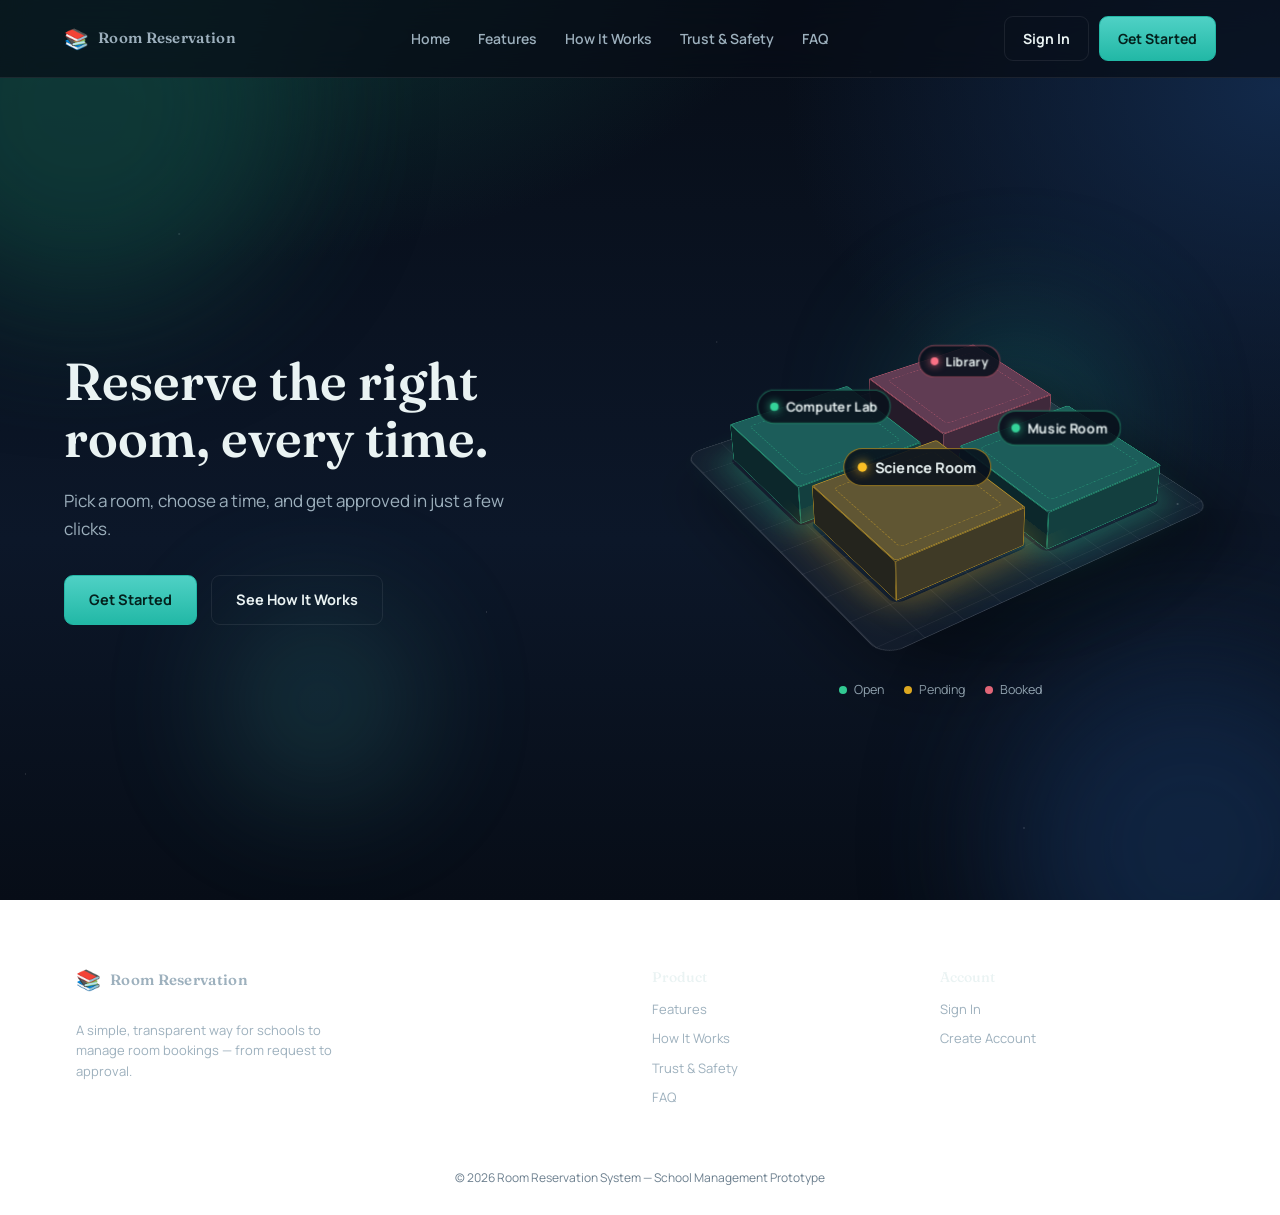
==== index.html @ f52db648 "Add Room Reservation System source files Adds index.html, login.html, register.html, forgot-password" ====
<!DOCTYPE html>

<html lang="en">
<head>
<meta charset="utf-8"/>
<meta content="width=device-width, initial-scale=1.0" name="viewport"/>
<title>Room Reservation System — Book Campus Rooms with Confidence</title>
<link href="https://fonts.googleapis.com" rel="preconnect"/>
<link href="https://cdn.jsdelivr.net/npm/bootstrap@5.3.3/dist/css/bootstrap.min.css" rel="stylesheet"/>
<link href="style.css" rel="stylesheet"/>
</head>
<body class="landing">
<div aria-hidden="true" class="auth-bg">
<span class="orb orb-1"></span>
<span class="orb orb-2"></span>
<span class="orb orb-3"></span>
<span class="orb orb-4"></span>
</div>
<!-- NAVBAR -->
<nav class="navbar" id="navbar">
<a class="auth-brand" href="index.html">
<span class="auth-logo">📚</span>
<span class="auth-wordmark">Room Reservation</span>
</a>
<div class="nav-links">
<a href="javascript:void(0)" onclick="switchLandingPanel('home')">Home</a>
<a href="javascript:void(0)" onclick="switchLandingPanel('features')">Features</a>
<a href="javascript:void(0)" onclick="switchLandingPanel('how-it-works')">How It Works</a>
<a href="javascript:void(0)" onclick="switchLandingPanel('trust')">Trust &amp; Safety</a>
<a href="javascript:void(0)" onclick="switchLandingPanel('faq')">FAQ</a>
</div>
<div class="nav-actions">
<a class="btn ghost" href="login.html">Sign In</a>
<a class="btn success" href="register.html">Get Started</a>
<button aria-label="Toggle menu" class="nav-toggle" id="navToggle" type="button">
            ☰
        </button>
</div>
</nav>
<!-- HOME PANEL -->
<div class="landing-panel active" id="lp-home">
<section class="hero">
<div class="hero-copy">
<h1>Reserve the right room, every time.</h1>
<p class="hero-sub">
            Pick a room, choose a time, and get approved in just a few clicks.
        </p>
<div class="hero-ctas">
<a class="btn success" href="register.html">Get Started</a>
<a class="btn ghost" href="javascript:void(0)" onclick="switchLandingPanel('how-it-works')">See How It Works</a>
</div>
</div>
<div class="hero-art" role="img" aria-label="Animated 3D preview of rooms switching between open, pending and booked">
<div class="scene" id="roomScene" aria-hidden="true"></div>
<ul class="scene-legend" aria-hidden="true">
<li><i class="open"></i>Open</li>
<li><i class="pending"></i>Pending</li>
<li><i class="booked"></i>Booked</li>
</ul>
</div>
</section>
</div>
<!-- FEATURES PANEL -->
<div class="landing-panel" id="lp-features">
<section class="section" id="features">
<div class="section-head">
<span class="section-eyebrow">Why Teams Switch</span>
<h2>Everything your campus needs</h2>
<p>
            Built specifically for how schools actually book rooms —
            fixed time blocks, real approvals, and no spreadsheets.
        </p>
</div>
<div class="feature-grid row row-cols-1 row-cols-sm-2 row-cols-md-3 g-3">
<div class="col"><div class="feature-card">
<div class="feature-icon">🟢</div>
<h3>Real-Time Availability</h3>
<p>See exactly which time blocks are open, pending, or
               booked for any room before you request one.</p>
</div></div>
<div class="col"><div class="feature-card">
<div class="feature-icon">⚡</div>
<h3>Instant Slot Booking</h3>
<p>Pick from four fixed daily time blocks and submit a
               request in seconds — no back-and-forth emails.</p>
</div></div>
<div class="col"><div class="feature-card">
<div class="feature-icon">✅</div>
<h3>Admin Approval Workflow</h3>
<p>Every request is reviewed by an admin, who can approve
               or reject it with one click.</p>
</div></div>
<div class="col"><div class="feature-card">
<div class="feature-icon">🛡️</div>
<h3>Verified Accounts</h3>
<p>New signups are automatically screened for spam and
               troll patterns before they reach the admin queue.</p>
</div></div>
<div class="col"><div class="feature-card">
<div class="feature-icon">🏫</div>
<h3>Role-Based Access</h3>
<p>Student leaders, teachers, staff, and admins each get
               a view suited to what they actually need to do.</p>
</div></div>
<div class="col"><div class="feature-card">
<div class="feature-icon">📱</div>
<h3>Works On Any Device</h3>
<p>Book from a phone between classes or from a desktop in
               the faculty office — same experience either way.</p>
</div></div>
</div>
</section>
</div>
<!-- HOW IT WORKS PANEL -->
<div class="landing-panel" id="lp-how-it-works">
<section class="section" id="how-it-works">
<div class="section-head">
<span class="section-eyebrow">Simple By Design</span>
<h2>Three steps to a booked room</h2>
<p>No training required — if you've used a calendar app before,
           you already know how this works.</p>
</div>
<div class="steps row row-cols-1 row-cols-md-3 g-3">
<div class="col"><div class="step-card">
<div class="step-number">1</div>
<h3>Browse &amp; Pick a Date</h3>
<p>Check any room's schedule for the day you need it.</p>
</div></div>
<div class="col"><div class="step-card">
<div class="step-number">2</div>
<h3>Choose an Open Slot</h3>
<p>Select one of the four available time blocks and
               tell us what it's for.</p>
</div></div>
<div class="col"><div class="step-card">
<div class="step-number">3</div>
<h3>Get Approved</h3>
<p>An admin reviews your request — you'll see the status
               update to Approved or Rejected.</p>
</div></div>
</div>
</section>
</div>
<!-- TRUST & SAFETY PANEL -->
<div class="landing-panel" id="lp-trust">
<section class="section" id="trust">
<div class="trust-spotlight">
<div class="trust-copy">
<h2>🛡️ A verified campus community</h2>
<p>
                Anyone can create an account — but not every account
                gets treated the same. Every signup is automatically
                checked against common spam and troll patterns before
                it ever reaches the admin queue.
            </p>
<ul>
<li>✔ Placeholder or keyboard-mash names ("asdf", "test123") are flagged</li>
<li>✔ Disposable or throwaway email domains are flagged</li>
<li>✔ Bursts of accounts created in quick succession are flagged</li>
<li>✔ A required photo lets admins visually confirm a real person signed up</li>
<li>✔ Admins see exactly why an account was flagged, not just a score</li>
</ul>
</div>
<div class="trust-signals">
<div aria-label="Student studying in a library" class="trust-photo" role="img"></div>
<div class="trust-signal-card legit">
<span class="badge-icon">✅</span>
<div>
<strong>Looks Legit</strong>
<span class="desc">No suspicious signals detected</span>
</div>
</div>
<div class="trust-signal-card review">
<span class="badge-icon">⚠️</span>
<div>
<strong>Needs Review</strong>
<span class="desc">Some minor red flags — admin should double-check</span>
</div>
</div>
<div class="trust-signal-card fake">
<span class="badge-icon">🚩</span>
<div>
<strong>Likely Fake</strong>
<span class="desc">Multiple strong troll/spam signals detected</span>
</div>
</div>
</div>
</div>
</section>
</div>
<!-- FAQ PANEL -->
<div class="landing-panel" id="lp-faq">
<section class="section" id="faq">
<div class="section-head">
<span class="section-eyebrow">Good To Know</span>
<h2>Frequently asked questions</h2>
</div>
<div class="feature-grid row row-cols-1 row-cols-sm-2 row-cols-md-3 g-3">
<div class="col"><div class="feature-card">
<h3>Do I need to install anything?</h3>
<p>No — it runs entirely in your browser, on any device.</p>
</div></div>
<div class="col"><div class="feature-card">
<h3>Can two people book the same slot?</h3>
<p>No. Once a slot is pending or approved, it's locked for
               everyone else until it's freed up.</p>
</div></div>
<div class="col"><div class="feature-card">
<h3>What if my account gets flagged?</h3>
<p>Being flagged doesn't block you — it just means an
               admin will take a closer look before approving requests.</p>
</div></div>
<div class="col"><div class="feature-card">
<h3>Who can approve reservations?</h3>
<p>Only accounts with the Administrator role can approve,
               reject, or manage rooms and users.</p>
</div></div>
<div class="col"><div class="feature-card">
<h3>Can I change my password later?</h3>
<p>Yes — every account, including admins, can update their
               password anytime from the dashboard.</p>
</div></div>
</div>
</section>
</div>
<!-- FOOTER -->
<footer class="landing-footer">
<div class="footer-grid row g-4">
<div class="footer-brand col-lg-6">
<div class="auth-brand" style="justify-content:flex-start;">
<span class="auth-logo">📚</span>
<span class="auth-wordmark">Room Reservation</span>
</div>
<p>
                A simple, transparent way for schools to manage room
                bookings — from request to approval.
            </p>
</div>
<div class="footer-col col-6 col-lg-3">
<h4>Product</h4>
<a href="javascript:void(0)" onclick="switchLandingPanel('features')">Features</a>
<a href="javascript:void(0)" onclick="switchLandingPanel('how-it-works')">How It Works</a>
<a href="javascript:void(0)" onclick="switchLandingPanel('trust')">Trust &amp; Safety</a>
<a href="javascript:void(0)" onclick="switchLandingPanel('faq')">FAQ</a>
</div>
<div class="footer-col col-6 col-lg-3">
<h4>Account</h4>
<a href="login.html">Sign In</a>
<a href="register.html">Create Account</a>
</div>
</div>
<div class="footer-bottom">
        © 2026 Room Reservation System — School Management Prototype
    </div>
</footer>
<script src="auth.js"></script>
<script src="home.js"></script>
</body>
</html>
---- style.css ----
/* ============================================================
   Room Reservation — Glass / Bento theme
   ============================================================ */

@import url('https://fonts.googleapis.com/css2?family=Fraunces:opsz,wght@9..144,400;9..144,500;9..144,600;9..144,700&family=Manrope:wght@400;500;600;700;800&display=swap');

:root {
    --bg-0: #070d17;
    --bg-1: #0c1729;
    --glow-teal: #0f3d3a;
    --glow-blue: #12294a;

    --glass: rgba(255, 255, 255, 0.055);
    --glass-strong: rgba(255, 255, 255, 0.09);
    --glass-border: rgba(255, 255, 255, 0.14);
    --glass-border-soft: rgba(255, 255, 255, 0.08);

    --ink: #eaf3f3;
    --ink-dim: #9db0bd;
    --ink-faint: #6c7f8e;

    --accent: #4fd1c5;
    --accent-strong: #22b8a6;
    --accent-ink: #04211d;

    --ok: #34d399;
    --ok-bg: rgba(52, 211, 153, 0.14);
    --ok-border: rgba(52, 211, 153, 0.35);

    --warn: #fbbf24;
    --warn-bg: rgba(251, 191, 36, 0.14);
    --warn-border: rgba(251, 191, 36, 0.35);

    --danger: #fb7185;
    --danger-bg: rgba(251, 113, 133, 0.14);
    --danger-border: rgba(251, 113, 133, 0.35);

    --radius-lg: 22px;
    --radius-md: 14px;
    --radius-sm: 9px;

    --font-display: "Fraunces", Georgia, serif;
    --font-body: "Manrope", -apple-system, BlinkMacSystemFont, sans-serif;
}

* {
    box-sizing: border-box;
}

body {
    margin: 0;
    min-height: 100vh;
    font-family: var(--font-body);
    color: var(--ink);
    background:
        radial-gradient(1100px 600px at 12% -10%, var(--glow-teal) 0%, transparent 60%),
        radial-gradient(900px 700px at 100% 10%, var(--glow-blue) 0%, transparent 55%),
        linear-gradient(180deg, var(--bg-0), var(--bg-1) 60%, var(--bg-0));
    background-attachment: fixed;
    line-height: 1.5;
}

body.landing {
    display: flex;
    flex-direction: column;
}

body.landing .landing-panel {
    flex: 1 0 auto;
}

body.landing .landing-footer {
    flex-shrink: 0;
    margin-top: auto;
}

/* ---------- Page shell ---------- */

.container {
    max-width: 1160px;
    margin: 0 auto;
    padding: 28px 20px 60px;
}

.small-container {
    max-width: 420px;
    width: 100%;
    padding-top: 0;
    position: relative;
    z-index: 1;
}

body.auth-page {
    display: flex;
    align-items: center;
    justify-content: center;
    padding: 32px 0;
}

/* ---------- Auth page ambient background ---------- */

.auth-bg {
    position: fixed;
    inset: 0;
    overflow: hidden;
    z-index: 0;
    pointer-events: none;
}

.auth-bg::before {
    content: "";
    position: absolute;
    inset: -10%;
    background-image:
        radial-gradient(1.5px 1.5px at 20% 30%, rgba(255,255,255,0.5), transparent),
        radial-gradient(1.5px 1.5px at 65% 15%, rgba(255,255,255,0.4), transparent),
        radial-gradient(1px 1px at 40% 65%, rgba(255,255,255,0.35), transparent),
        radial-gradient(1.5px 1.5px at 85% 55%, rgba(255,255,255,0.4), transparent),
        radial-gradient(1px 1px at 10% 80%, rgba(255,255,255,0.3), transparent),
        radial-gradient(1.5px 1.5px at 75% 85%, rgba(255,255,255,0.45), transparent),
        radial-gradient(1px 1px at 55% 40%, rgba(255,255,255,0.3), transparent),
        radial-gradient(1.5px 1.5px at 30% 95%, rgba(255,255,255,0.35), transparent);
    background-repeat: repeat;
    background-size: 100% 100%;
    animation: twinkle 6s ease-in-out infinite;
    opacity: 0.7;
}

@keyframes twinkle {
    0%, 100% { opacity: 0.5; }
    50% { opacity: 0.9; }
}

.orb {
    position: absolute;
    border-radius: 50%;
    filter: blur(70px);
    will-change: transform;
}

.orb-1 {
    width: 420px;
    height: 420px;
    top: -12%;
    left: -10%;
    background: var(--glow-teal);
    opacity: 0.8;
}

.orb-2 {
    width: 380px;
    height: 380px;
    bottom: -15%;
    right: -8%;
    background: var(--glow-blue);
    opacity: 0.8;
}

.orb-3 {
    width: 220px;
    height: 220px;
    top: 35%;
    right: 12%;
    background: var(--accent-strong);
    opacity: 0.25;
}

.orb-4 {
    width: 180px;
    height: 180px;
    bottom: 12%;
    left: 18%;
    background: var(--accent);
    opacity: 0.2;
}

/* ---------- 3D tilt auth card ---------- */

.tilt-wrap {
    perspective: 1000px;
}

.box.auth-card {
    position: relative;
    overflow: hidden;
    padding: 34px 30px;
    transform-style: preserve-3d;
    transform:
        perspective(1000px)
        rotateX(var(--rx, 0deg))
        rotateY(var(--ry, 0deg))
        scale(var(--s, 1));
    box-shadow: 0 30px 70px rgba(0, 0, 0, 0.45);
}

.auth-card .glare {
    position: absolute;
    inset: 0;
    background: radial-gradient(
        circle at var(--gx, 50%) var(--gy, 50%),
        rgba(255, 255, 255, 0.22),
        transparent 55%
    );
    opacity: 0;
    transition: opacity 0.2s ease;
    pointer-events: none;
}

@media (prefers-reduced-motion: reduce) {
    .auth-bg::before {
        animation: none;
    }

    .orb {
        display: none;
    }

    .box.auth-card {
        transition: none !important;
        transform: none !important;
    }
}

@media (max-width: 480px) {
    .orb-1, .orb-2 {
        width: 260px;
        height: 260px;
    }

    .orb-3, .orb-4 {
        width: 140px;
        height: 140px;
    }
}

/* ---------- Clean auth layout ---------- */

.auth-brand {
    display: flex;
    align-items: center;
    justify-content: center;
    gap: 9px;
    margin-bottom: 28px;
    text-decoration: none !important;
}

.auth-logo {
    font-size: 20px;
    line-height: 1;
}

.auth-wordmark {
    font-family: var(--font-display);
    font-weight: 600;
    font-size: 15px;
    letter-spacing: 0.3px;
    color: var(--ink-dim);
}

.auth-card-head {
    margin-bottom: 24px;
}

.auth-eyebrow {
    display: block;
    font-size: 11px;
    font-weight: 700;
    text-transform: uppercase;
    letter-spacing: 1.4px;
    color: var(--accent);
    margin-bottom: 10px;
}

.auth-card .auth-card-head h2 {
    font-size: 25px;
    margin: 0 0 8px;
}

.auth-sub {
    margin: 0;
    font-size: 13.5px;
    color: var(--ink-dim);
    line-height: 1.5;
}

.auth-card .btn.full-width {
    width: 100%;
    margin-top: 22px;
    padding: 13px 18px;
    font-size: 14.5px;
}

.auth-divider {
    height: 1px;
    background: var(--glass-border-soft);
    margin: 22px 0 16px;
}

.auth-footer {
    text-align: center;
    font-size: 13px;
    color: var(--ink-dim);
    margin: 0;
}

@media (max-width: 480px) {
    .box.auth-card {
        padding: 26px 20px;
    }

    .box.auth-card .auth-card-head h2 {
        font-size: 22px;
    }

    .auth-brand {
        margin-bottom: 20px;
    }
}

/* ---------- Header ---------- */

.header {
    display: flex;
    justify-content: space-between;
    align-items: center;
    gap: 16px;
    padding: 20px 26px;
    margin-bottom: 22px;
    background: var(--glass);
    border: 1px solid var(--glass-border-soft);
    border-radius: var(--radius-lg);
    backdrop-filter: blur(18px);
    -webkit-backdrop-filter: blur(18px);
}

.header h1 {
    font-family: var(--font-display);
    font-weight: 600;
    font-size: 26px;
    margin: 0 0 2px;
    letter-spacing: 0.2px;
}

.header small {
    color: var(--ink-dim);
    font-size: 13px;
}

#userBar {
    display: flex;
    align-items: center;
    gap: 10px;
    flex-wrap: wrap;
    font-size: 13px;
    color: var(--ink-dim);
}

/* ---------- Glass surfaces (tiles / boxes) ---------- */

.box {
    background: var(--glass);
    border: 1px solid var(--glass-border-soft);
    border-radius: var(--radius-lg);
    padding: 24px;
    margin-bottom: 18px;
    backdrop-filter: blur(16px);
    -webkit-backdrop-filter: blur(16px);
    box-shadow: 0 1px 0 rgba(255, 255, 255, 0.05) inset;
}

.box h2 {
    font-family: var(--font-display);
    font-weight: 600;
    font-size: 19px;
    margin: 0 0 14px;
    color: var(--ink);
}

.note {
    color: var(--ink-dim);
    font-size: 13px;
    margin: 0 0 14px;
    line-height: 1.6;
}

/* ---------- Bento grid (index dashboard) ---------- */

.bento {
    display: grid;
    grid-template-columns: repeat(12, 1fr);
    gap: 16px;
    align-items: start;
}

.bento > .box {
    margin-bottom: 0;
}

.tile-stats {
    grid-column: span 3;
    padding: 18px 20px;
    display: flex;
    flex-direction: column;
    gap: 6px;
}

.stat-value {
    font-family: var(--font-display);
    font-size: 30px;
    font-weight: 600;
    line-height: 1;
}

.stat-label {
    font-size: 12px;
    color: var(--ink-dim);
}

.tile-admin {
    grid-column: span 6;
}

.tile-users {
    grid-column: span 6;
}

.tile-rooms {
    grid-column: span 8;
}

.tile-book {
    grid-column: span 4;
}

.tile-reservations {
    grid-column: span 12;
}

@media (max-width: 900px) {
    .tile-stats { grid-column: span 6; }
    .tile-admin { grid-column: span 12; }
    .tile-users { grid-column: span 12; }
    .tile-rooms { grid-column: span 12; }
    .tile-book { grid-column: span 12; }
}

@media (max-width: 560px) {
    .tile-stats { grid-column: span 12; }
}

/* ---------- Mobile refinements ---------- */

@media (max-width: 640px) {

    .container {
        padding: 16px 12px 40px;
    }

    .small-container {
        padding-top: 0;
    }

    .header {
        flex-direction: column;
        align-items: flex-start;
        gap: 10px;
        padding: 16px 18px;
        border-radius: var(--radius-md);
    }

    #userBar {
        width: 100%;
        justify-content: flex-start;
    }

    .header h1 {
        font-size: 21px;
    }

    .box {
        padding: 16px;
        border-radius: var(--radius-md);
    }

    .bento {
        gap: 12px;
    }

    .tile-stats {
        flex-direction: row;
        align-items: baseline;
        justify-content: space-between;
        padding: 14px 16px;
    }

    .stat-value {
        font-size: 22px;
    }

    .room-grid,
    .slot-grid {
        grid-template-columns: 1fr;
    }

    .booking {
        flex-direction: column;
        align-items: stretch;
    }

    .booking > div:last-child {
        display: flex;
        gap: 8px;
    }

    .booking > div:last-child .btn {
        flex: 1;
        margin-top: 0;
    }

    input,
    select,
    .btn {
        font-size: 16px; /* prevents iOS auto-zoom on focus */
    }

    .pagination {
        gap: 8px;
    }

    .pagination .btn {
        font-size: 13px;
        padding: 8px 10px;
    }

    .user-row {
        flex-direction: column;
        align-items: stretch;
        text-align: left;
    }

    .user-row-actions {
        flex-wrap: wrap;
        margin-top: 8px;
    }

    .user-row .btn {
        width: 100%;
        margin-top: 8px;
    }

    .modal-card {
        padding: 20px;
        max-height: 90vh;
    }

    .modal-overlay {
        padding: 12px;
    }

    .list-controls {
        flex-direction: column;
    }

    .list-controls select {
        width: 100%;
    }
}

/* ---------- Forms ---------- */

label {
    display: block;
    font-size: 12px;
    font-weight: 700;
    color: var(--ink-dim);
    margin: 14px 0 6px;
    text-transform: none;
}

label:first-of-type {
    margin-top: 0;
}

input,
select {
    width: 100%;
    padding: 11px 13px;
    background: rgba(255, 255, 255, 0.045);
    border: 1px solid var(--glass-border-soft);
    border-radius: var(--radius-sm);
    color: var(--ink);
    font-family: var(--font-body);
    font-size: 14px;
    outline: none;
    transition: border-color 0.15s ease, background 0.15s ease;
}

input::placeholder {
    color: var(--ink-faint);
}

/* ---------- Password field with show/hide toggle ---------- */

.password-field {
    position: relative;
}

.password-field input {
    padding-right: 42px;
}

.password-toggle {
    position: absolute;
    top: 50%;
    right: 6px;
    transform: translateY(-50%);
    background: none;
    border: none;
    font-size: 16px;
    line-height: 1;
    padding: 6px;
    cursor: pointer;
    color: var(--ink-dim);
    display: flex;
    align-items: center;
    justify-content: center;
}

.password-toggle:hover {
    color: var(--ink);
}

input:focus,
select:focus {
    border-color: var(--accent);
    background: rgba(79, 209, 197, 0.06);
}

select option {
    background: #0c1729;
    color: var(--ink);
}

input[type="date"],
input[type="time"] {
    color-scheme: dark;
}

/* ---------- Buttons ---------- */

.btn {
    display: inline-flex;
    align-items: center;
    justify-content: center;
    gap: 6px;
    padding: 11px 18px;
    margin-top: 16px;
    border: 1px solid var(--glass-border);
    border-radius: var(--radius-sm);
    background: var(--glass-strong);
    color: var(--ink);
    font-family: var(--font-body);
    font-weight: 700;
    font-size: 14px;
    cursor: pointer;
    transition: transform 0.12s ease, background 0.15s ease, border-color 0.15s ease;
}

.btn:hover {
    background: rgba(255, 255, 255, 0.13);
}

.btn:active {
    transform: scale(0.98);
}

.btn.success {
    background: linear-gradient(180deg, var(--accent), var(--accent-strong));
    border-color: var(--accent-strong);
    color: var(--accent-ink);
}

.btn.success:hover {
    filter: brightness(1.06);
}

.btn.danger {
    background: var(--danger-bg);
    border-color: var(--danger-border);
    color: #ffd7dd;
}

.btn.danger:hover {
    background: rgba(251, 113, 133, 0.22);
}

/* ---------- Alerts ---------- */

.alert {
    padding: 13px 16px;
    border-radius: var(--radius-md);
    margin-bottom: 16px;
    font-size: 13px;
    border: 1px solid;
    backdrop-filter: blur(12px);
}

.alert.success {
    background: var(--ok-bg);
    border-color: var(--ok-border);
    color: #b6f4d8;
}

.alert.error {
    background: var(--danger-bg);
    border-color: var(--danger-border);
    color: #ffd7dd;
}

/* ---------- List filter / sort controls ---------- */

.list-controls {
    display: flex;
    gap: 10px;
    margin-bottom: 14px;
    flex-wrap: wrap;
}

.list-controls select {
    width: auto;
    flex: 1;
    min-width: 160px;
    padding: 9px 12px;
    font-size: 13px;
}

/* ---------- Room grid ---------- */

.room-grid {
    display: grid;
    grid-template-columns: repeat(auto-fill, minmax(230px, 1fr));
    gap: 12px;
}

.room-card {
    background: rgba(255, 255, 255, 0.035);
    border: 1px solid var(--glass-border-soft);
    border-radius: var(--radius-md);
    padding: 16px;
    transition: border-color 0.15s ease, background 0.15s ease;
}

.room-card:hover {
    border-color: var(--glass-border);
    background: rgba(255, 255, 255, 0.06);
}

.room-card h3 {
    font-family: var(--font-display);
    font-weight: 600;
    font-size: 17px;
    color: var(--ink);
    margin: 0 0 8px;
}

.room-card p {
    color: var(--ink-dim);
    font-size: 13px;
    margin: 4px 0;
}

.room-summary {
    display: inline-flex;
    align-items: center;
    padding: 7px 11px;
    margin: 10px 0;
    border-radius: var(--radius-sm);
    font-size: 12px;
    font-weight: 700;
    border: 1px solid;
}

.room-summary.available {
    background: var(--ok-bg);
    color: var(--ok);
    border-color: var(--ok-border);
}

.room-summary.full {
    background: var(--danger-bg);
    color: var(--danger);
    border-color: var(--danger-border);
}

.available {
    background: var(--ok-bg);
    color: var(--ok);
    padding: 8px 10px;
    margin: 10px 0;
    border-radius: var(--radius-sm);
    font-size: 12px;
    border: 1px solid var(--ok-border);
}

/* ---------- Timeline ---------- */

.timeline {
    margin-top: 10px;
    font-size: 12px;
}

.timeline b {
    display: block;
    margin-bottom: 6px;
    color: var(--ink-dim);
    font-weight: 700;
}

.timeline-item {
    display: flex;
    justify-content: space-between;
    align-items: center;
    gap: 8px;
    padding: 9px 11px;
    margin-top: 6px;
    border-radius: var(--radius-sm);
    border: 1px solid;
}

.timeline-item span:last-child {
    text-align: right;
}

.timeline-item.available {
    background: var(--ok-bg);
    color: var(--ok);
    border-color: var(--ok-border);
}

.timeline-item.pending {
    background: var(--warn-bg);
    color: var(--warn);
    border-color: var(--warn-border);
}

.timeline-item.approved {
    background: var(--danger-bg);
    color: var(--danger);
    border-color: var(--danger-border);
}

/* ---------- Slot picker ---------- */

.slot-picker {
    margin-bottom: 6px;
}

.slot-grid {
    display: grid;
    grid-template-columns: repeat(auto-fill, minmax(150px, 1fr));
    gap: 8px;
}

.slot-option {
    display: flex;
    flex-direction: column;
    gap: 4px;
    padding: 11px 12px;
    border-radius: var(--radius-sm);
    border: 1px solid var(--glass-border-soft);
    font-size: 12px;
    cursor: pointer;
    background: rgba(255, 255, 255, 0.03);
    transition: transform 0.1s ease, border-color 0.15s ease;
}

.slot-option.available {
    background: var(--ok-bg);
    color: var(--ok);
    border-color: var(--ok-border);
}

.slot-option.available:hover {
    transform: translateY(-1px);
    border-color: var(--ok);
}

.slot-option.selected {
    outline: 2px solid var(--accent);
    outline-offset: -2px;
}

.slot-option.disabled {
    cursor: not-allowed;
    opacity: 0.9;
}

.slot-option.pending {
    background: var(--warn-bg);
    color: var(--warn);
    border-color: var(--warn-border);
}

.slot-option.approved {
    background: var(--danger-bg);
    color: var(--danger);
    border-color: var(--danger-border);
}

.slot-time {
    font-weight: 700;
}

.slot-purpose {
    font-size: 11px;
    opacity: 0.85;
}

/* ---------- Reservations list ---------- */

.booking {
    background: rgba(255, 255, 255, 0.035);
    border: 1px solid var(--glass-border-soft);
    border-left: 3px solid var(--accent);
    border-radius: var(--radius-md);
    padding: 16px;
    margin-bottom: 10px;
    display: flex;
    justify-content: space-between;
    align-items: center;
    gap: 14px;
    flex-wrap: wrap;
}

.booking h3 {
    font-family: var(--font-display);
    font-size: 15px;
    font-weight: 600;
    color: var(--ink);
    margin: 0 0 6px;
}

.booking p {
    font-size: 12px;
    color: var(--ink-dim);
    margin: 3px 0;
}

.status {
    display: inline-block;
    padding: 4px 9px;
    border-radius: 999px;
    font-size: 11px;
    font-weight: 700;
    border: 1px solid;
}

.status.pending {
    background: var(--warn-bg);
    color: var(--warn);
    border-color: var(--warn-border);
}

.status.approved {
    background: var(--ok-bg);
    color: var(--ok);
    border-color: var(--ok-border);
}

.status.cancelled {
    background: rgba(255, 255, 255, 0.06);
    color: var(--ink-faint);
    border-color: var(--glass-border-soft);
}

.status.rejected {
    background: var(--danger-bg);
    color: var(--danger);
    border-color: var(--danger-border);
}

.status.blocked {
    background: rgba(255, 255, 255, 0.06);
    color: var(--ink-dim);
    border-color: var(--glass-border);
}

.status.priority {
    background: rgba(79, 209, 197, 0.14);
    color: var(--accent);
    border-color: rgba(79, 209, 197, 0.35);
    margin-left: 6px;
}

/* ---------- Manage Users ---------- */

.user-row {
    display: flex;
    justify-content: space-between;
    align-items: center;
    gap: 12px;
    padding: 12px 14px;
    margin-bottom: 8px;
    background: rgba(255, 255, 255, 0.035);
    border: 1px solid var(--glass-border-soft);
    border-radius: var(--radius-sm);
}

.user-row-info {
    flex: 1;
    min-width: 0;
}

.user-row-photo {
    flex-shrink: 0;
}

.user-row-avatar {
    width: 36px;
    height: 36px;
    border-radius: 50%;
    object-fit: cover;
    display: flex;
    align-items: center;
    justify-content: center;
    background: linear-gradient(135deg, var(--accent), var(--glow-blue));
    color: var(--accent-ink);
    font-size: 12px;
    font-weight: 700;
}

.user-row strong {
    font-size: 13px;
    color: var(--ink);
}

.user-row p {
    font-size: 12px;
    color: var(--ink-dim);
    margin: 3px 0 0;
}

.role-select {
    display: inline-block;
    width: auto;
    padding: 2px 8px;
    font-size: 12px;
    margin: 0;
    border-radius: 6px;
    background: var(--glass-strong);
    color: var(--ink);
    border: 1px solid var(--glass-border);
}

.user-row-role-fixed {
    font-weight: 500;
}

.user-row .btn {
    margin-top: 0;
    padding: 7px 12px;
    font-size: 12px;
}

.user-row-actions {
    display: flex;
    align-items: center;
    flex-wrap: wrap;
    gap: 8px;
    flex-shrink: 0;
}

.trust-flags {
    color: var(--ink-faint);
    font-size: 11px;
    margin-top: 4px;
    line-height: 1.5;
}

.status.trust-low {
    background: var(--ok-bg);
    color: var(--ok);
    border-color: var(--ok-border);
}

.status.trust-medium {
    background: var(--warn-bg);
    color: var(--warn);
    border-color: var(--warn-border);
}

.status.trust-high {
    background: var(--danger-bg);
    color: var(--danger);
    border-color: var(--danger-border);
}

.checkbox-label {
    display: flex;
    align-items: center;
    gap: 8px;
    font-size: 13px;
    font-weight: 400;
    color: var(--ink-dim);
    margin: 0 0 14px;
    cursor: pointer;
    text-transform: none;
}

.checkbox-label input[type="checkbox"] {
    width: auto;
    accent-color: var(--accent);
    cursor: pointer;
}

.field-hint {
    font-size: 12px;
    color: var(--warn);
    margin: -8px 0 4px;
    line-height: 1.5;
}

/* ---------- Photo / face-check capture ---------- */

.photo-capture {
    margin: 4px 0 16px;
}

.photo-frame {
    position: relative;
    width: 260px;
    height: 260px;
    margin: 0 auto 12px;
    border-radius: 50%;
    overflow: hidden;
    background: rgba(255, 255, 255, 0.04);
    border: 2px dashed var(--glass-border);
    display: flex;
    align-items: center;
    justify-content: center;
}

@media (max-width: 480px) {
    .photo-frame {
        width: 220px;
        height: 220px;
    }
}

.photo-placeholder {
    font-size: 40px;
    opacity: 0.5;
}

#camPreview,
#photoPreview,
#matchPreview {
    width: 100%;
    height: 100%;
    object-fit: cover;
    transform: scaleX(-1);
}

.photo-status {
    text-align: center;
    font-size: 12px;
    color: var(--ink-dim);
    line-height: 1.6;
    margin: 0 0 12px;
    min-height: 34px;
}

.photo-status.ok {
    color: var(--ok);
}

.photo-status.warn {
    color: var(--warn);
}

.photo-status.error {
    color: var(--danger);
}

.photo-actions {
    display: flex;
    justify-content: center;
    gap: 10px;
    flex-wrap: wrap;
}

.photo-actions .btn {
    margin-top: 0;
    padding: 9px 14px;
    font-size: 13px;
}

.photo-upload-label {
    display: inline-flex;
    align-items: center;
    justify-content: center;
    cursor: pointer;
}

/* ---------- Room details modal ---------- */

.modal-overlay {
    display: none;
    position: fixed;
    inset: 0;
    background: rgba(3, 8, 15, 0.65);
    backdrop-filter: blur(6px);
    -webkit-backdrop-filter: blur(6px);
    align-items: center;
    justify-content: center;
    padding: 20px;
    z-index: 100;
}

.modal-card {
    position: relative;
    width: 100%;
    max-width: 460px;
    max-height: 85vh;
    overflow-y: auto;
    background: var(--bg-1);
    border: 1px solid var(--glass-border);
    border-radius: var(--radius-lg);
    padding: 26px;
    box-shadow: 0 20px 60px rgba(0, 0, 0, 0.5);
}

.modal-card h2 {
    font-family: var(--font-display);
    font-weight: 600;
    font-size: 20px;
    margin: 0 0 10px;
}

.modal-card p {
    color: var(--ink-dim);
    font-size: 13px;
    margin: 4px 0;
}

.modal-close {
    position: absolute;
    top: 14px;
    right: 14px;
    width: 30px;
    height: 30px;
    border-radius: 50%;
    border: 1px solid var(--glass-border-soft);
    background: var(--glass-strong);
    color: var(--ink);
    cursor: pointer;
    font-size: 14px;
    line-height: 1;
}

.modal-close:hover {
    background: rgba(255, 255, 255, 0.16);
}

.empty {
    color: var(--ink-faint);
    font-size: 13px;
    padding: 10px 2px;
}

/* ---------- Pagination ---------- */

.pagination {
    display: flex;
    align-items: center;
    justify-content: center;
    gap: 14px;
    margin-top: 16px;
}

.pagination .btn {
    margin-top: 0;
    padding: 8px 14px;
    font-size: 13px;
}

.pagination .btn:disabled {
    opacity: 0.35;
    cursor: not-allowed;
}

.pagination .btn:disabled:hover {
    background: var(--glass-strong);
}

.page-indicator {
    font-size: 12px;
    color: var(--ink-dim);
    white-space: nowrap;
}

/* ---------- Links ---------- */

a {
    color: var(--accent);
    text-decoration: none;
}

a:hover {
    text-decoration: underline;
}

.box p {
    color: var(--ink-dim);
    font-size: 13px;
}

/* ============================================================
   Landing page (home.html)
   ============================================================ */

.landing a {
    text-decoration: none;
}

.landing section {
    position: relative;
    z-index: 1;
}

.landing-panel {
    display: none;
}

.landing-panel.active {
    display: block;
    animation: panelFadeIn 0.25s ease;
}

.nav-links a.active {
    color: var(--ink);
}

/* ---------- Navbar ---------- */

.navbar {
    position: sticky;
    top: 0;
    z-index: 50;
    display: flex;
    align-items: center;
    justify-content: space-between;
    padding: 16px 5vw;
    background: rgba(7, 13, 23, 0.72);
    border-bottom: 1px solid var(--glass-border-soft);
    backdrop-filter: blur(16px);
    -webkit-backdrop-filter: blur(16px);
}

.navbar .auth-brand {
    margin-bottom: 0;
}

.nav-links {
    display: flex;
    align-items: center;
    gap: 28px;
}

.nav-links a {
    font-size: 14px;
    font-weight: 600;
    color: var(--ink-dim);
    transition: color 0.15s ease;
}

.nav-links a:hover {
    color: var(--ink);
}

.nav-actions {
    display: flex;
    align-items: center;
    gap: 10px;
}

.nav-actions .btn {
    margin-top: 0;
}

.nav-toggle {
    display: none;
    background: none;
    border: 1px solid var(--glass-border-soft);
    border-radius: var(--radius-sm);
    color: var(--ink);
    width: 38px;
    height: 38px;
    font-size: 18px;
    cursor: pointer;
}

/* ---------- Hero ---------- */

.hero {
    --nav-h: 78px;
    max-width: 2000px;
    margin: 0 auto;
    padding: 40px 5vw;
    min-height: calc(100vh - var(--nav-h));
    min-height: calc(100dvh - var(--nav-h));
    display: grid;
    grid-template-columns: 1fr 1fr;
    gap: 48px;
    align-items: center;
}

.hero-eyebrow {
    display: inline-block;
    font-size: 12px;
    font-weight: 700;
    text-transform: uppercase;
    letter-spacing: 1.4px;
    color: var(--accent);
    background: rgba(79, 209, 197, 0.12);
    border: 1px solid rgba(79, 209, 197, 0.3);
    padding: 6px 14px;
    border-radius: 999px;
    margin-bottom: 20px;
}

.hero h1 {
    font-family: var(--font-display);
    font-weight: 600;
    font-size: 52px;
    line-height: 1.1;
    margin: 0 0 20px;
    color: var(--ink);
}

.hero h1 span {
    color: var(--accent);
}

.hero-sub {
    font-size: 17px;
    color: var(--ink-dim);
    line-height: 1.65;
    margin: 0 0 32px;
    max-width: 440px;
}

.hero-ctas {
    display: flex;
    align-items: center;
    gap: 14px;
    flex-wrap: wrap;
}

.hero-ctas .btn {
    margin-top: 0;
    padding: 13px 24px;
    font-size: 14.5px;
}

.btn.ghost {
    background: transparent;
    border-color: var(--glass-border-soft);
}

.btn.ghost:hover {
    background: var(--glass);
}

/* Quick availability preview bar */

.hero-search {
    display: grid;
    grid-template-columns: repeat(4, 1fr) auto;
    gap: 10px;
    padding: 16px;
    background: var(--glass);
    border: 1px solid var(--glass-border);
    border-radius: var(--radius-lg);
    backdrop-filter: blur(16px);
    max-width: 620px;
}

.hero-search-field {
    display: flex;
    flex-direction: column;
    gap: 4px;
}

.hero-search-field label {
    margin: 0;
    font-size: 10px;
    text-transform: uppercase;
    letter-spacing: 0.6px;
}

.hero-search-field select,
.hero-search-field input {
    padding: 8px 10px;
    font-size: 13px;
}

.hero-search-btn {
    align-self: end;
    width: 42px;
    height: 42px;
    border-radius: 50%;
    background: linear-gradient(180deg, var(--accent), var(--accent-strong));
    border: none;
    color: var(--accent-ink);
    font-size: 16px;
    cursor: pointer;
    display: flex;
    align-items: center;
    justify-content: center;
    transition: transform 0.15s ease;
}

.hero-search-btn:hover {
    transform: scale(1.06);
}

.hero-search-note {
    grid-column: 1 / -1;
    font-size: 11.5px;
    color: var(--ink-faint);
    margin: 2px 0 0;
}

/* Hero illustration */

.hero-art {
    position: relative;
    align-self: stretch;
    min-height: 380px;
    display: flex;
    flex-direction: column;
    align-items: center;
    justify-content: center;
    width: 100%;
}

.hero-art-card {
    position: absolute;
    background: var(--glass-strong);
    border: 1px solid var(--glass-border);
    border-radius: var(--radius-lg);
    backdrop-filter: blur(14px);
    box-shadow: 0 25px 60px rgba(0, 0, 0, 0.45);
    padding: 16px 18px;
}

.hero-art-card.card-1 {
    top: 0;
    left: 10%;
    width: 260px;
    background: #ffffff;
    border-color: rgba(0, 0, 0, 0.08);
    box-shadow: 0 25px 60px rgba(0, 0, 0, 0.25);
}

.hero-art-card.card-2 {
    top: 130px;
    right: 0;
    width: 220px;
    background: #ffffff;
    border-color: rgba(0, 0, 0, 0.08);
    box-shadow: 0 25px 60px rgba(0, 0, 0, 0.25);
}

.hero-art-card.card-3 {
    bottom: 10px;
    left: 0;
    width: 240px;
    background: #ffffff;
    border-color: rgba(0, 0, 0, 0.08);
    box-shadow: 0 25px 60px rgba(0, 0, 0, 0.25);
}

.hero-art-card .art-label {
    font-size: 11px;
    color: #111827;
    font-weight: 700;
    text-transform: uppercase;
    letter-spacing: 0.6px;
    margin-bottom: 8px;
}

.hero-art-card .art-title {
    font-family: var(--font-display);
    font-weight: 600;
    font-size: 16px;
    margin-bottom: 10px;
    color: #000000;
}

.hero-art-card .art-row {
    display: flex;
    justify-content: space-between;
    font-size: 12px;
    padding: 6px 0;
    border-top: 1px solid rgba(0, 0, 0, 0.08);
    color: #000000;
}

.hero-art-card .art-row:first-of-type {
    border-top: none;
}

/* ---------- Section shell ---------- */

.section {
    max-width: 1160px;
    margin: 0 auto;
    padding: 64px 5vw;
}

.section-head {
    text-align: center;
    max-width: 620px;
    margin: 0 auto 42px;
}

.section-eyebrow {
    display: block;
    font-size: 11px;
    font-weight: 700;
    text-transform: uppercase;
    letter-spacing: 1.4px;
    color: var(--accent);
    margin-bottom: 10px;
}

.section-head h2 {
    font-family: var(--font-display);
    font-weight: 600;
    font-size: 30px;
    margin: 0 0 12px;
    color: var(--ink);
}

.section-head p {
    color: var(--ink-dim);
    font-size: 14.5px;
    line-height: 1.6;
    margin: 0;
}

/* ---------- Mini stats bar ---------- */

.stats-bar {
    max-width: 1160px;
    margin: 0 auto;
    padding: 0 5vw 20px;
}

.stats-bar .stat-card {
    background: var(--glass);
    border: 1px solid var(--glass-border-soft);
    border-radius: var(--radius-lg);
    padding: 20px;
    text-align: center;
    backdrop-filter: blur(14px);
}

.stats-bar .stat-value {
    display: block;
    font-family: var(--font-display);
    font-size: 28px;
    font-weight: 600;
    color: var(--accent);
}

.stats-bar .stat-label {
    font-size: 12px;
    color: var(--ink-dim);
}

/* ---------- Feature grid ---------- */

.feature-grid {
    margin: 0;
}

.feature-card {
    background: var(--glass);
    border: 1px solid var(--glass-border-soft);
    border-radius: var(--radius-lg);
    padding: 24px;
    backdrop-filter: blur(14px);
    transition: border-color 0.15s ease, transform 0.15s ease;
}

.feature-card:hover {
    border-color: var(--glass-border);
    transform: translateY(-3px);
}

.feature-icon {
    font-size: 24px;
    margin-bottom: 14px;
}

.feature-card h3 {
    font-family: var(--font-display);
    font-weight: 600;
    font-size: 16px;
    margin: 0 0 8px;
    color: var(--ink);
}

.feature-card p {
    font-size: 13px;
    color: var(--ink-dim);
    line-height: 1.6;
    margin: 0;
}

/* ---------- How it works ---------- */

.steps {
    position: relative;
}

.step-card {
    background: var(--glass);
    border: 1px solid var(--glass-border-soft);
    border-radius: var(--radius-lg);
    padding: 26px 22px;
    text-align: center;
}

.step-number {
    width: 34px;
    height: 34px;
    border-radius: 50%;
    background: linear-gradient(180deg, var(--accent), var(--accent-strong));
    color: var(--accent-ink);
    font-family: var(--font-display);
    font-weight: 700;
    font-size: 14px;
    display: flex;
    align-items: center;
    justify-content: center;
    margin: 0 auto 14px;
}

.step-card h3 {
    font-family: var(--font-display);
    font-weight: 600;
    font-size: 16px;
    margin: 0 0 8px;
}

.step-card p {
    font-size: 13px;
    color: var(--ink-dim);
    margin: 0;
    line-height: 1.6;
}

/* ---------- Trust & safety spotlight ---------- */

.trust-spotlight {
    background: linear-gradient(
        135deg,
        rgba(79, 209, 197, 0.08),
        rgba(18, 41, 74, 0.35)
    );
    border: 1px solid var(--glass-border);
    border-radius: var(--radius-lg);
    padding: 44px 5vw;
    display: grid;
    grid-template-columns: 1fr 1fr;
    gap: 40px;
    align-items: center;
}

.trust-copy h2 {
    font-family: var(--font-display);
    font-weight: 600;
    font-size: 27px;
    margin: 0 0 14px;
}

.trust-copy p {
    color: var(--ink-dim);
    font-size: 14px;
    line-height: 1.7;
    margin: 0 0 20px;
}

.trust-copy ul {
    margin: 0;
    padding: 0;
    list-style: none;
}

.trust-copy li {
    font-size: 13.5px;
    color: var(--ink-dim);
    padding: 6px 0;
}

.trust-signals {
    display: flex;
    flex-direction: column;
    gap: 12px;
}

.trust-signal-card {
    display: flex;
    align-items: center;
    gap: 12px;
    padding: 14px 16px;
    background: rgba(255, 255, 255, 0.04);
    border: 1px solid var(--glass-border-soft);
    border-radius: var(--radius-md);
}

.trust-signal-card .badge-icon {
    font-size: 20px;
}

.trust-signal-card strong {
    display: block;
    font-size: 13.5px;
    color: var(--ink);
}

.trust-signal-card span.desc {
    font-size: 12px;
    color: var(--ink-dim);
}

.trust-signal-card.legit { border-left: 3px solid var(--ok); }
.trust-signal-card.review { border-left: 3px solid var(--warn); }
.trust-signal-card.fake { border-left: 3px solid var(--danger); }

/* ---------- Testimonials ---------- */

.testimonials {
    margin: 0;
}

.testimonial-card {
    background: var(--glass);
    border: 1px solid var(--glass-border-soft);
    border-radius: var(--radius-lg);
    padding: 24px;
    backdrop-filter: blur(14px);
}

.testimonial-quote {
    font-size: 13.5px;
    color: var(--ink-dim);
    line-height: 1.7;
    margin: 0 0 16px;
}

.testimonial-who {
    display: flex;
    align-items: center;
    gap: 10px;
}

.testimonial-avatar {
    width: 36px;
    height: 36px;
    border-radius: 50%;
    background: linear-gradient(135deg, var(--accent), var(--glow-blue));
    display: flex;
    align-items: center;
    justify-content: center;
    font-weight: 700;
    font-size: 13px;
    color: var(--accent-ink);
}

.testimonial-name {
    font-size: 13px;
    font-weight: 700;
    color: var(--ink);
}

.testimonial-role {
    font-size: 11.5px;
    color: var(--ink-faint);
}

/* ---------- Final CTA ---------- */

.cta-banner {
    text-align: center;
    background: var(--glass);
    border: 1px solid var(--glass-border);
    border-radius: var(--radius-lg);
    padding: 56px 5vw;
    backdrop-filter: blur(14px);
}

.cta-banner h2 {
    font-family: var(--font-display);
    font-weight: 600;
    font-size: 28px;
    margin: 0 0 14px;
}

.cta-banner p {
    color: var(--ink-dim);
    font-size: 14px;
    margin: 0 0 26px;
}

.cta-banner .btn {
    margin-top: 0;
    padding: 13px 28px;
}

/* ---------- Footer ---------- */

.landing-footer {
    border-top: 1px solid var(--glass-border-soft);
    padding: 44px 5vw 28px;
}

.footer-grid {
    max-width: 1160px;
    margin: 0 auto 30px;
}

.footer-brand p {
    color: var(--ink-dim);
    font-size: 13px;
    margin: 10px 0 0;
    max-width: 280px;
    line-height: 1.6;
}

.footer-col h4 {
    font-family: var(--font-display);
    font-size: 14px;
    margin: 0 0 14px;
    color: var(--ink);
}

.footer-col a {
    display: block;
    font-size: 13px;
    color: var(--ink-dim);
    margin-bottom: 10px;
}

.footer-col a:hover {
    color: var(--accent);
}

.footer-bottom {
    max-width: 1160px;
    margin: 0 auto;
    padding-top: 20px;
    border-top: 1px solid var(--glass-border-soft);
    text-align: center;
    font-size: 12px;
    color: var(--ink-faint);
}

/* ---------- Landing responsive ---------- */

@media (max-width: 900px) {
    .hero {
        grid-template-columns: 1fr;
        grid-template-rows: auto 1fr;
        gap: 24px;
        padding: 40px 5vw 24px;
    }

    .hero-art {
        min-height: 320px;
    }

    .trust-spotlight {
        grid-template-columns: 1fr;
    }
}

@media (max-width: 720px) {
    .nav-links,
    .nav-actions .btn.ghost {
        display: none;
    }

    .nav-toggle {
        display: flex;
        align-items: center;
        justify-content: center;
    }

    .navbar.nav-open .nav-links {
        display: flex;
        position: absolute;
        top: 100%;
        left: 0;
        right: 0;
        flex-direction: column;
        align-items: flex-start;
        gap: 4px;
        padding: 16px 5vw 20px;
        background: rgba(7, 13, 23, 0.97);
        border-bottom: 1px solid var(--glass-border-soft);
    }

    .navbar.nav-open .nav-links a {
        width: 100%;
        padding: 10px 0;
    }

    .hero h1 {
        font-size: 34px;
    }

}

/* ============================================================
   Dashboard tab navigation + panels
   ============================================================ */

.dash-nav {
    display: flex;
    gap: 8px;
    overflow-x: auto;
    padding: 6px;
    margin-bottom: 20px;
    background: var(--glass);
    border: 1px solid var(--glass-border-soft);
    border-radius: var(--radius-lg);
    backdrop-filter: blur(14px);
    scrollbar-width: none;
}

.dash-nav::-webkit-scrollbar {
    display: none;
}

.dash-nav-btn {
    flex-shrink: 0;
    padding: 10px 16px;
    border: none;
    border-radius: var(--radius-md);
    background: transparent;
    color: var(--ink-dim);
    font-family: var(--font-body);
    font-weight: 700;
    font-size: 13px;
    cursor: pointer;
    white-space: nowrap;
    transition: background 0.15s ease, color 0.15s ease;
}

.dash-nav-btn:hover {
    background: rgba(255, 255, 255, 0.06);
    color: var(--ink);
}

.dash-nav-btn.active {
    background: linear-gradient(180deg, var(--accent), var(--accent-strong));
    color: var(--accent-ink);
}

.nav-badge {
    display: inline-block;
    min-width: 16px;
    margin-left: 6px;
    padding: 1px 6px;
    border-radius: 999px;
    background: var(--danger);
    color: #ffffff;
    font-size: 10px;
    font-weight: 700;
    line-height: 1.5;
}

.panel {
    display: none;
}

.panel.active {
    display: block;
    animation: panelFadeIn 0.2s ease;
}

@keyframes panelFadeIn {
    from { opacity: 0; transform: translateY(4px); }
    to { opacity: 1; transform: translateY(0); }
}

/* ---------- Userbar avatar ---------- */

.userbar-avatar {
    width: 30px;
    height: 30px;
    border-radius: 50%;
    object-fit: cover;
}

.userbar-avatar-fallback {
    display: inline-flex;
    align-items: center;
    justify-content: center;
    background: linear-gradient(135deg, var(--accent), var(--glow-blue));
    color: var(--accent-ink);
    font-size: 11px;
    font-weight: 700;
}

/* ---------- Profile panel ---------- */

.profile-photo-row {
    display: flex;
    align-items: center;
    gap: 20px;
    margin-bottom: 24px;
}

.profile-avatar-frame {
    width: 84px;
    height: 84px;
    border-radius: 50%;
    flex-shrink: 0;
    overflow: hidden;
    background: linear-gradient(135deg, var(--accent), var(--glow-blue));
    display: flex;
    align-items: center;
    justify-content: center;
    color: var(--accent-ink);
    font-size: 26px;
    font-weight: 700;
}

.profile-avatar-frame img {
    width: 100%;
    height: 100%;
    object-fit: cover;
}

.profile-info {
    margin-bottom: 20px;
}

.profile-info-row {
    display: flex;
    justify-content: flex-start;
    align-items: baseline;
    gap: 14px;
    padding: 12px 0;
    border-bottom: 1px solid var(--glass-border-soft);
    font-size: 13.5px;
}

.profile-info-row:last-child {
    border-bottom: none;
}

.profile-info-label {
    color: var(--ink-dim);
    font-weight: 700;
    min-width: 100px;
    flex-shrink: 0;
}

@media (max-width: 640px) {
    .profile-photo-row {
        flex-direction: column;
        text-align: center;
    }
}

/* ---------- Hero photo ---------- */

.hero-photo {
    position: absolute;
    inset: 0;
    border-radius: var(--radius-lg);
    background-image: url('https://images.unsplash.com/photo-1779358296802-715fc9fbc152?w=1200&q=80&auto=format&fit=crop');
    background-size: cover;
    background-position: center;
    box-shadow: 0 25px 60px rgba(3, 8, 14, 0.45);
}

body.landing .hero-art-card {
    background: var(--glass-strong);
    backdrop-filter: blur(10px);
}

/* ---------- CTA banner photo ---------- */

.cta-banner {
    position: relative;
    background-image:
        linear-gradient(rgba(8, 14, 22, 0.72), rgba(8, 14, 22, 0.72)),
        url('https://images.unsplash.com/photo-1758270705290-62b6294dd044?w=1400&q=80&auto=format&fit=crop');
    background-size: cover;
    background-position: center;
    border: none;
}

body.landing .cta-banner h2,
body.landing .cta-banner p {
    color: #ffffff;
}

body.landing .cta-banner p {
    opacity: 0.85;
}

/* ---------- Trust & safety photo ---------- */

.trust-photo {
    width: 100%;
    height: 220px;
    border-radius: var(--radius-lg);
    background-image: url('https://images.unsplash.com/photo-1741699428220-65f37f3fbbcb?w=900&q=80&auto=format&fit=crop');
    background-size: cover;
    background-position: center;
    margin-bottom: 16px;
    box-shadow: 0 10px 30px rgba(3, 8, 14, 0.35);
}

@media (max-width: 900px) {
    .trust-photo {
        height: 180px;
    }
}

/* ---------- Landing mobile fixes ---------- */

@media (max-width: 480px) {
    .hero-art {
        min-height: 300px;
    }

    .hero-art-card {
        padding: 10px 12px;
    }

    .hero-art-card.card-1 {
        width: 150px;
        left: 4%;
    }

    .hero-art-card.card-2 {
        width: 130px;
        top: 95px;
    }

    .hero-art-card.card-3 {
        width: 145px;
        left: 4%;
    }

    .hero-art-card .art-title {
        font-size: 13px;
        margin-bottom: 6px;
    }

    .hero-art-card .art-row {
        font-size: 10px;
        padding: 4px 0;
    }

    .hero-art-card .art-label {
        font-size: 9px;
    }
}


/* ============================================================
   Live 3D room scene (landing hero)
   Pure CSS 3D — no library. home.js builds the rooms, cycles
   their status, and drives --rx / --rz for the gentle sway.
   ============================================================ */

.scene {
    --rx: 58deg;
    --rz: -38deg;
    --s: 0.66;
    position: relative;
    flex: 0 0 auto;
    width: 100%;
    height: calc(var(--s) * 340px + 90px);
}

/* Two identical 3D layers: the rooms, and the name tags on top.
   Keeping tags in their own layer stops the browser from
   depth-sorting them against the room walls (which made some
   tags flicker out). */
.layer {
    position: absolute;
    inset: 0;
    display: flex;
    align-items: center;
    justify-content: center;
    perspective: 1400px;
    perspective-origin: 50% 35%;
}

.layer.labels {
    pointer-events: none;
}

.stage {
    position: relative;
    width: 360px;
    height: 360px;
    flex-shrink: 0;
    transform-style: preserve-3d;
    transform: scale(var(--s)) rotateX(var(--rx)) rotateZ(var(--rz));
}

.floor {
    position: absolute;
    inset: -26px;
    border-radius: 22px;
    background-color: rgba(255, 255, 255, 0.03);
    background-image:
        linear-gradient(rgba(255, 255, 255, 0.05) 1px, transparent 1px),
        linear-gradient(90deg, rgba(255, 255, 255, 0.05) 1px, transparent 1px);
    background-size: 44px 44px;
    border: 1px solid var(--glass-border);
    box-shadow: 0 60px 90px rgba(0, 0, 0, 0.45);
}

/* ---------- Room block ---------- */

.room,
.slot {
    --h: 46px;
    --c: 52, 211, 153;
    --lift: 0px;
    position: absolute;
    width: 150px;
    height: 150px;
    transform-style: preserve-3d;
    transform: translateZ(var(--lift));
    transition: transform 0.7s cubic-bezier(0.3, 1.5, 0.5, 1);
    animation: roomRise 0.9s cubic-bezier(0.2, 0.9, 0.3, 1) backwards;
}

@keyframes roomRise {
    from { transform: translateZ(-90px); }
    to   { transform: translateZ(var(--lift)); }
}

.room[data-s="open"],
.slot[data-s="open"]    { --c: 52, 211, 153;  --lift: 0px; }
.room[data-s="pending"],
.slot[data-s="pending"] { --c: 251, 191, 36;  --lift: 18px; }
.room[data-s="booked"],
.slot[data-s="booked"]  { --c: 251, 113, 133; --lift: 0px; }

.face {
    position: absolute;
    border: 1px solid rgba(var(--c), 0.5);
    transition: background-color 0.6s ease, border-color 0.6s ease;
}

.face.top {
    left: 0;
    top: 0;
    width: 150px;
    height: 150px;
    border-radius: 4px;
    transform: translateZ(var(--h));
    background-color: color-mix(in srgb, rgb(var(--c)) 34%, #10203a);
}

.face.top::after {
    content: "";
    position: absolute;
    inset: 14px;
    border: 1px dashed rgba(var(--c), 0.35);
    border-radius: 6px;
}

.face.north,
.face.south {
    left: 0;
    width: 150px;
    height: var(--h);
    transform-origin: 0 0;
    transform: translateZ(var(--h)) rotateX(-90deg);
    background-color: color-mix(in srgb, rgb(var(--c)) 22%, #0a1526);
}

.face.north { top: 0; }
.face.south { top: 150px; }

.face.east,
.face.west {
    top: 0;
    width: var(--h);
    height: 150px;
    transform-origin: 0 0;
    transform: translateZ(var(--h)) rotateY(90deg);
    background-color: color-mix(in srgb, rgb(var(--c)) 12%, #070f1c);
}

.face.west { left: 0; }
.face.east { left: 150px; }

/* Light spilling onto the floor under each room */
.glow {
    position: absolute;
    inset: -4px;
    border-radius: 10px;
    box-shadow: 0 0 44px 8px rgba(var(--c), 0.32);
    transition: box-shadow 0.6s ease;
}

.room[data-s="pending"] .glow {
    animation: glowPulse 1.6s ease-in-out infinite;
}

@keyframes glowPulse {
    50% { opacity: 0.35; }
}

/* ---------- Name tag that always faces the viewer ---------- */

.tag {
    position: absolute;
    left: 75px;
    top: 75px;
    width: 0;
    height: 0;
    transform:
        translateZ(calc(var(--h) + 12px))
        rotateZ(calc(var(--rz) * -1))
        rotateX(calc(var(--rx) * -1));
}

.chip {
    position: absolute;
    left: 0;
    bottom: 0;
    transform: translateX(-50%);
    display: flex;
    align-items: center;
    gap: 8px;
    padding: 7px 13px;
    border-radius: 999px;
    white-space: nowrap;
    font-family: var(--font-body);
    font-size: calc(13px / var(--s));
    font-weight: 700;
    color: var(--ink);
    background: rgba(9, 16, 28, 0.88);
    border: 1px solid rgba(var(--c), 0.55);
    transition: border-color 0.6s ease;
}

.chip i {
    width: 0.62em;
    height: 0.62em;
    border-radius: 50%;
    background: rgb(var(--c));
    box-shadow: 0 0 10px rgb(var(--c));
    transition: background-color 0.6s ease;
}

.slot[data-s="pending"] .chip i {
    animation: glowPulse 1.6s ease-in-out infinite;
}

/* ---------- Legend ---------- */

.scene-legend {
    display: flex;
    gap: 20px;
    margin: 0;
    padding: 0;
    list-style: none;
    font-size: 12.5px;
    color: var(--ink-dim);
}

.scene-legend i {
    display: inline-block;
    width: 8px;
    height: 8px;
    margin-right: 7px;
    border-radius: 50%;
}

.scene-legend .open    { background: var(--ok); }
.scene-legend .pending { background: var(--warn); }
.scene-legend .booked  { background: var(--danger); }

@media (min-width: 1000px) {
    .scene { --s: 0.76; }
}

@media (min-width: 1200px) {
    .scene { --s: 0.92; }
}

@media (min-width: 1440px) {
    .scene { --s: 1.1; }
    .hero h1 { font-size: 60px; }
}

@media (min-width: 1800px) {
    .scene { --s: 1.45; }
    .hero h1 { font-size: 68px; }
    .hero-sub { font-size: 19px; max-width: 520px; }
}

@media (max-width: 900px) {
    .scene { --s: 0.9; }
}

@media (max-width: 560px) {
    .scene { --s: 0.6; }
    .chip { padding: 5px 9px; font-size: calc(10.5px / var(--s)); }
}

@media (max-width: 380px) {
    .scene { --s: 0.52; }
}

@media (prefers-reduced-motion: reduce) {
    .room,
    .slot { animation: none; transition: none; }
    .room[data-s="pending"] .glow,
    .slot[data-s="pending"] .chip i { animation: none; }
}
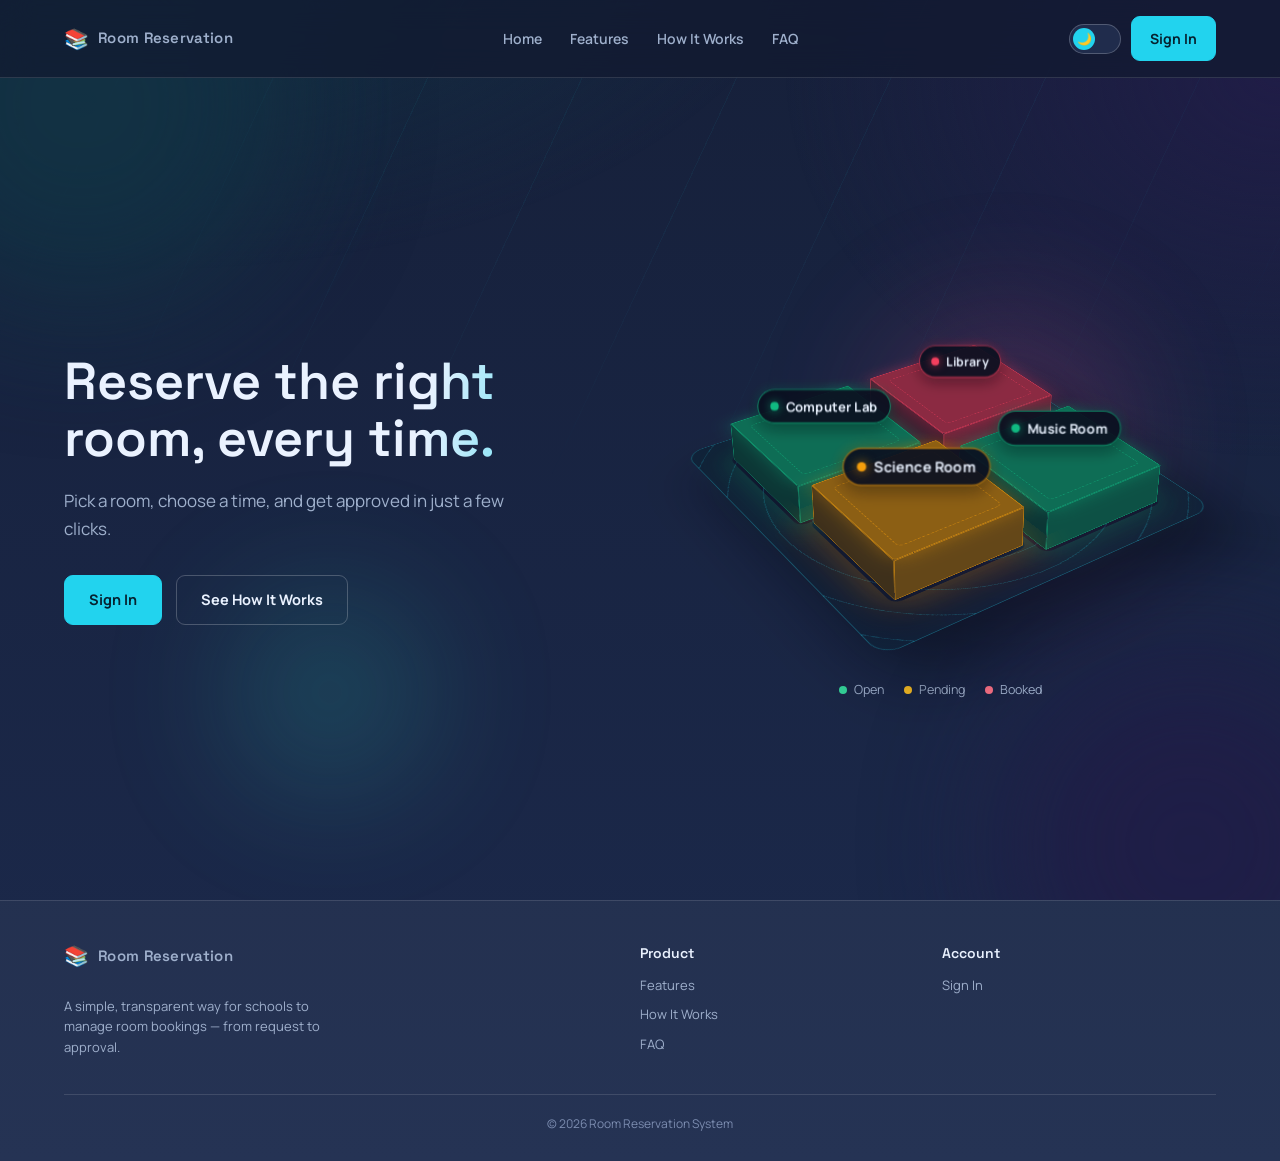
==== commit a6e65792: "Update Room Reservation System source files Adds theme.js, bg-field.js and remove register.html  - L" ====
--- a/index.html
+++ b/index.html
@@ -1,259 +1,238 @@
 <!DOCTYPE html>
-
 <html lang="en">
 <head>
-<meta charset="utf-8"/>
-<meta content="width=device-width, initial-scale=1.0" name="viewport"/>
-<title>Room Reservation System — Book Campus Rooms with Confidence</title>
-<link href="https://fonts.googleapis.com" rel="preconnect"/>
-<link href="https://cdn.jsdelivr.net/npm/bootstrap@5.3.3/dist/css/bootstrap.min.css" rel="stylesheet"/>
-<link href="style.css" rel="stylesheet"/>
+    <meta charset="utf-8">
+    <meta name="viewport" content="width=device-width, initial-scale=1.0">
+    <title>Room Reservation System — Book Campus Rooms with Confidence</title>
+    <link rel="preconnect" href="https://fonts.googleapis.com">
+    <link rel="preconnect" href="https://fonts.gstatic.com" crossorigin>
+    <link rel="stylesheet" href="https://fonts.googleapis.com/css2?family=Space+Grotesk:wght@500;600;700&family=Manrope:wght@400;600;700&display=swap">
+    <link rel="stylesheet" href="style.css">
+    <script>if (localStorage.getItem("rr-theme") === "light") document.documentElement.setAttribute("data-theme", "light");</script>
 </head>
 <body class="landing">
-<div aria-hidden="true" class="auth-bg">
-<span class="orb orb-1"></span>
-<span class="orb orb-2"></span>
-<span class="orb orb-3"></span>
-<span class="orb orb-4"></span>
-</div>
-<!-- NAVBAR -->
-<nav class="navbar" id="navbar">
-<a class="auth-brand" href="index.html">
-<span class="auth-logo">📚</span>
-<span class="auth-wordmark">Room Reservation</span>
-</a>
-<div class="nav-links">
-<a href="javascript:void(0)" onclick="switchLandingPanel('home')">Home</a>
-<a href="javascript:void(0)" onclick="switchLandingPanel('features')">Features</a>
-<a href="javascript:void(0)" onclick="switchLandingPanel('how-it-works')">How It Works</a>
-<a href="javascript:void(0)" onclick="switchLandingPanel('trust')">Trust &amp; Safety</a>
-<a href="javascript:void(0)" onclick="switchLandingPanel('faq')">FAQ</a>
-</div>
-<div class="nav-actions">
-<a class="btn ghost" href="login.html">Sign In</a>
-<a class="btn success" href="register.html">Get Started</a>
-<button aria-label="Toggle menu" class="nav-toggle" id="navToggle" type="button">
-            ☰
-        </button>
-</div>
-</nav>
-<!-- HOME PANEL -->
-<div class="landing-panel active" id="lp-home">
-<section class="hero">
-<div class="hero-copy">
-<h1>Reserve the right room, every time.</h1>
-<p class="hero-sub">
-            Pick a room, choose a time, and get approved in just a few clicks.
-        </p>
-<div class="hero-ctas">
-<a class="btn success" href="register.html">Get Started</a>
-<a class="btn ghost" href="javascript:void(0)" onclick="switchLandingPanel('how-it-works')">See How It Works</a>
-</div>
-</div>
-<div class="hero-art" role="img" aria-label="Animated 3D preview of rooms switching between open, pending and booked">
-<div class="scene" id="roomScene" aria-hidden="true"></div>
-<ul class="scene-legend" aria-hidden="true">
-<li><i class="open"></i>Open</li>
-<li><i class="pending"></i>Pending</li>
-<li><i class="booked"></i>Booked</li>
-</ul>
-</div>
-</section>
-</div>
-<!-- FEATURES PANEL -->
-<div class="landing-panel" id="lp-features">
-<section class="section" id="features">
-<div class="section-head">
-<span class="section-eyebrow">Why Teams Switch</span>
-<h2>Everything your campus needs</h2>
-<p>
-            Built specifically for how schools actually book rooms —
-            fixed time blocks, real approvals, and no spreadsheets.
-        </p>
-</div>
-<div class="feature-grid row row-cols-1 row-cols-sm-2 row-cols-md-3 g-3">
-<div class="col"><div class="feature-card">
-<div class="feature-icon">🟢</div>
-<h3>Real-Time Availability</h3>
-<p>See exactly which time blocks are open, pending, or
-               booked for any room before you request one.</p>
-</div></div>
-<div class="col"><div class="feature-card">
-<div class="feature-icon">⚡</div>
-<h3>Instant Slot Booking</h3>
-<p>Pick from four fixed daily time blocks and submit a
-               request in seconds — no back-and-forth emails.</p>
-</div></div>
-<div class="col"><div class="feature-card">
-<div class="feature-icon">✅</div>
-<h3>Admin Approval Workflow</h3>
-<p>Every request is reviewed by an admin, who can approve
-               or reject it with one click.</p>
-</div></div>
-<div class="col"><div class="feature-card">
-<div class="feature-icon">🛡️</div>
-<h3>Verified Accounts</h3>
-<p>New signups are automatically screened for spam and
-               troll patterns before they reach the admin queue.</p>
-</div></div>
-<div class="col"><div class="feature-card">
-<div class="feature-icon">🏫</div>
-<h3>Role-Based Access</h3>
-<p>Student leaders, teachers, staff, and admins each get
-               a view suited to what they actually need to do.</p>
-</div></div>
-<div class="col"><div class="feature-card">
-<div class="feature-icon">📱</div>
-<h3>Works On Any Device</h3>
-<p>Book from a phone between classes or from a desktop in
-               the faculty office — same experience either way.</p>
-</div></div>
-</div>
-</section>
-</div>
-<!-- HOW IT WORKS PANEL -->
-<div class="landing-panel" id="lp-how-it-works">
-<section class="section" id="how-it-works">
-<div class="section-head">
-<span class="section-eyebrow">Simple By Design</span>
-<h2>Three steps to a booked room</h2>
-<p>No training required — if you've used a calendar app before,
-           you already know how this works.</p>
-</div>
-<div class="steps row row-cols-1 row-cols-md-3 g-3">
-<div class="col"><div class="step-card">
-<div class="step-number">1</div>
-<h3>Browse &amp; Pick a Date</h3>
-<p>Check any room's schedule for the day you need it.</p>
-</div></div>
-<div class="col"><div class="step-card">
-<div class="step-number">2</div>
-<h3>Choose an Open Slot</h3>
-<p>Select one of the four available time blocks and
-               tell us what it's for.</p>
-</div></div>
-<div class="col"><div class="step-card">
-<div class="step-number">3</div>
-<h3>Get Approved</h3>
-<p>An admin reviews your request — you'll see the status
-               update to Approved or Rejected.</p>
-</div></div>
-</div>
-</section>
-</div>
-<!-- TRUST & SAFETY PANEL -->
-<div class="landing-panel" id="lp-trust">
-<section class="section" id="trust">
-<div class="trust-spotlight">
-<div class="trust-copy">
-<h2>🛡️ A verified campus community</h2>
-<p>
-                Anyone can create an account — but not every account
-                gets treated the same. Every signup is automatically
-                checked against common spam and troll patterns before
-                it ever reaches the admin queue.
-            </p>
-<ul>
-<li>✔ Placeholder or keyboard-mash names ("asdf", "test123") are flagged</li>
-<li>✔ Disposable or throwaway email domains are flagged</li>
-<li>✔ Bursts of accounts created in quick succession are flagged</li>
-<li>✔ A required photo lets admins visually confirm a real person signed up</li>
-<li>✔ Admins see exactly why an account was flagged, not just a score</li>
-</ul>
-</div>
-<div class="trust-signals">
-<div aria-label="Student studying in a library" class="trust-photo" role="img"></div>
-<div class="trust-signal-card legit">
-<span class="badge-icon">✅</span>
-<div>
-<strong>Looks Legit</strong>
-<span class="desc">No suspicious signals detected</span>
-</div>
-</div>
-<div class="trust-signal-card review">
-<span class="badge-icon">⚠️</span>
-<div>
-<strong>Needs Review</strong>
-<span class="desc">Some minor red flags — admin should double-check</span>
-</div>
-</div>
-<div class="trust-signal-card fake">
-<span class="badge-icon">🚩</span>
-<div>
-<strong>Likely Fake</strong>
-<span class="desc">Multiple strong troll/spam signals detected</span>
-</div>
-</div>
-</div>
-</div>
-</section>
-</div>
-<!-- FAQ PANEL -->
-<div class="landing-panel" id="lp-faq">
-<section class="section" id="faq">
-<div class="section-head">
-<span class="section-eyebrow">Good To Know</span>
-<h2>Frequently asked questions</h2>
-</div>
-<div class="feature-grid row row-cols-1 row-cols-sm-2 row-cols-md-3 g-3">
-<div class="col"><div class="feature-card">
-<h3>Do I need to install anything?</h3>
-<p>No — it runs entirely in your browser, on any device.</p>
-</div></div>
-<div class="col"><div class="feature-card">
-<h3>Can two people book the same slot?</h3>
-<p>No. Once a slot is pending or approved, it's locked for
-               everyone else until it's freed up.</p>
-</div></div>
-<div class="col"><div class="feature-card">
-<h3>What if my account gets flagged?</h3>
-<p>Being flagged doesn't block you — it just means an
-               admin will take a closer look before approving requests.</p>
-</div></div>
-<div class="col"><div class="feature-card">
-<h3>Who can approve reservations?</h3>
-<p>Only accounts with the Administrator role can approve,
-               reject, or manage rooms and users.</p>
-</div></div>
-<div class="col"><div class="feature-card">
-<h3>Can I change my password later?</h3>
-<p>Yes — every account, including admins, can update their
-               password anytime from the dashboard.</p>
-</div></div>
-</div>
-</section>
-</div>
-<!-- FOOTER -->
-<footer class="landing-footer">
-<div class="footer-grid row g-4">
-<div class="footer-brand col-lg-6">
-<div class="auth-brand" style="justify-content:flex-start;">
-<span class="auth-logo">📚</span>
-<span class="auth-wordmark">Room Reservation</span>
-</div>
-<p>
-                A simple, transparent way for schools to manage room
-                bookings — from request to approval.
-            </p>
-</div>
-<div class="footer-col col-6 col-lg-3">
-<h4>Product</h4>
-<a href="javascript:void(0)" onclick="switchLandingPanel('features')">Features</a>
-<a href="javascript:void(0)" onclick="switchLandingPanel('how-it-works')">How It Works</a>
-<a href="javascript:void(0)" onclick="switchLandingPanel('trust')">Trust &amp; Safety</a>
-<a href="javascript:void(0)" onclick="switchLandingPanel('faq')">FAQ</a>
-</div>
-<div class="footer-col col-6 col-lg-3">
-<h4>Account</h4>
-<a href="login.html">Sign In</a>
-<a href="register.html">Create Account</a>
-</div>
-</div>
-<div class="footer-bottom">
-        © 2026 Room Reservation System — School Management Prototype
-    </div>
-</footer>
-<script src="auth.js"></script>
-<script src="home.js"></script>
+
+    <div class="auth-bg" aria-hidden="true">
+        <span class="orb orb-1"></span>
+        <span class="orb orb-2"></span>
+        <span class="orb orb-3"></span>
+        <span class="orb orb-4"></span>
+    </div>
+
+    <!-- NAVBAR -->
+    <nav class="navbar" id="navbar">
+        <a class="auth-brand" href="index.html">
+            <span class="auth-logo">📚</span>
+            <span class="auth-wordmark">Room Reservation</span>
+        </a>
+
+        <div class="nav-links">
+            <a href="javascript:void(0)" onclick="switchLandingPanel('home')">Home</a>
+            <a href="javascript:void(0)" onclick="switchLandingPanel('features')">Features</a>
+            <a href="javascript:void(0)" onclick="switchLandingPanel('how-it-works')">How It Works</a>
+            <a href="javascript:void(0)" onclick="switchLandingPanel('faq')">FAQ</a>
+        </div>
+
+        <div class="nav-actions">
+            <button class="theme-toggle" type="button" onclick="toggleTheme()" aria-label="Toggle light and dark mode">
+                <span class="theme-toggle-thumb">🌙</span>
+            </button>
+            <a class="btn success" href="login.html">Sign In</a>
+            <button class="nav-toggle" id="navToggle" type="button" aria-label="Toggle menu">☰</button>
+        </div>
+    </nav>
+
+    <!-- HOME PANEL -->
+    <div class="landing-panel active" id="lp-home">
+        <section class="hero">
+            <div>
+                <h1>Reserve the right room, every time.</h1>
+                <p class="hero-sub">
+                    Pick a room, choose a time, and get approved in just a few clicks.
+                </p>
+                <div class="hero-ctas">
+                    <a class="btn success" href="login.html">Sign In</a>
+                    <a class="btn ghost" href="javascript:void(0)" onclick="switchLandingPanel('how-it-works')">See How It Works</a>
+                </div>
+            </div>
+
+            <div class="hero-art" role="img" aria-label="Animated 3D preview of rooms switching between open, pending and booked">
+                <div class="scene" id="roomScene" aria-hidden="true"></div>
+                <ul class="scene-legend" aria-hidden="true">
+                    <li><i class="open"></i>Open</li>
+                    <li><i class="pending"></i>Pending</li>
+                    <li><i class="booked"></i>Booked</li>
+                </ul>
+            </div>
+        </section>
+    </div>
+
+    <!-- FEATURES PANEL -->
+    <div class="landing-panel" id="lp-features">
+        <section class="section">
+            <div class="section-head">
+                <span class="section-eyebrow">Why Teams Switch</span>
+                <h2>Everything your campus needs</h2>
+                <p>
+                    Built specifically for how schools actually book rooms —
+                    fixed time blocks, real approvals, and no spreadsheets.
+                </p>
+            </div>
+
+            <div class="feature-grid">
+                <div class="feature-card">
+                    <div class="feature-icon">🟢</div>
+                    <h3>Real-Time Availability</h3>
+                    <p>See exactly which time blocks are open, pending, or
+                       booked for any room before you request one.</p>
+                </div>
+                <div class="feature-card">
+                    <div class="feature-icon">⚡</div>
+                    <h3>Instant Slot Booking</h3>
+                    <p>Pick from four fixed daily time blocks and submit a
+                       request in seconds — no back-and-forth emails.</p>
+                </div>
+                <div class="feature-card">
+                    <div class="feature-icon">✅</div>
+                    <h3>Admin Approval Workflow</h3>
+                    <p>Every request is reviewed by an admin, who can approve
+                       or reject it with one click.</p>
+                </div>
+                <div class="feature-card">
+                    <div class="feature-icon">🛡️</div>
+                    <h3>Admin-Managed Accounts</h3>
+                    <p>There's no open sign-up. Every account is created by the
+                       school admin, so only real staff and students get in.</p>
+                </div>
+                <div class="feature-card">
+                    <div class="feature-icon">🏫</div>
+                    <h3>Role-Based Access</h3>
+                    <p>Student leaders, teachers, staff, and admins each get
+                       a view suited to what they actually need to do.</p>
+                </div>
+                <div class="feature-card">
+                    <div class="feature-icon">📱</div>
+                    <h3>Works On Any Device</h3>
+                    <p>Book from a phone between classes or from a desktop in
+                       the faculty office — same experience either way.</p>
+                </div>
+            </div>
+        </section>
+    </div>
+
+    <!-- HOW IT WORKS PANEL -->
+    <div class="landing-panel" id="lp-how-it-works">
+        <section class="section">
+            <div class="section-head">
+                <span class="section-eyebrow">Simple By Design</span>
+                <h2>Four steps to a booked room</h2>
+                <p>
+                    No training required — if you've used a calendar app before,
+                    you already know how this works.
+                </p>
+            </div>
+
+            <div class="steps">
+                <div class="step-card">
+                    <div class="step-number">1</div>
+                    <h3>Get Your Login</h3>
+                    <p>The school admin creates your account. Sign in with the
+                       email and password they give you.</p>
+                </div>
+                <div class="step-card">
+                    <div class="step-number">2</div>
+                    <h3>Browse &amp; Pick a Date</h3>
+                    <p>Check any room's schedule for the day you need it.</p>
+                </div>
+                <div class="step-card">
+                    <div class="step-number">3</div>
+                    <h3>Choose an Open Slot</h3>
+                    <p>Select one of the four available time blocks and
+                       tell us what it's for.</p>
+                </div>
+                <div class="step-card">
+                    <div class="step-number">4</div>
+                    <h3>Get Approved</h3>
+                    <p>An admin reviews your request — you'll see the status
+                       update to Approved or Rejected.</p>
+                </div>
+            </div>
+        </section>
+    </div>
+
+    <!-- FAQ PANEL -->
+    <div class="landing-panel" id="lp-faq">
+        <section class="section">
+            <div class="section-head">
+                <span class="section-eyebrow">Good To Know</span>
+                <h2>Frequently asked questions</h2>
+            </div>
+
+            <div class="feature-grid">
+                <div class="feature-card">
+                    <h3>Do I need to install anything?</h3>
+                    <p>No — it runs entirely in your browser, on any device.</p>
+                </div>
+                <div class="feature-card">
+                    <h3>Can two people book the same slot?</h3>
+                    <p>No. Once a slot is pending or approved, it's locked for
+                       everyone else until it's freed up.</p>
+                </div>
+                <div class="feature-card">
+                    <h3>How do I get an account?</h3>
+                    <p>Accounts are created by the school admin for teachers,
+                       staff, and student leaders. Ask the admin office for
+                       your login.</p>
+                </div>
+                <div class="feature-card">
+                    <h3>Who can approve reservations?</h3>
+                    <p>Only accounts with the Administrator role can approve,
+                       reject, or manage rooms and users.</p>
+                </div>
+                <div class="feature-card">
+                    <h3>Can I change my email or password?</h3>
+                    <p>Yes — open the Profile tab in your dashboard to update
+                       either one. Forgot your password? Use the link on the
+                       login page to send a reset request to the admin.</p>
+                </div>
+            </div>
+        </section>
+    </div>
+
+    <!-- FOOTER -->
+    <footer class="landing-footer">
+        <div class="footer-grid">
+            <div class="footer-brand">
+                <div class="auth-brand">
+                    <span class="auth-logo">📚</span>
+                    <span class="auth-wordmark">Room Reservation</span>
+                </div>
+                <p>
+                    A simple, transparent way for schools to manage room
+                    bookings — from request to approval.
+                </p>
+            </div>
+
+            <div class="footer-col">
+                <h4>Product</h4>
+                <a href="javascript:void(0)" onclick="switchLandingPanel('features')">Features</a>
+                <a href="javascript:void(0)" onclick="switchLandingPanel('how-it-works')">How It Works</a>
+                <a href="javascript:void(0)" onclick="switchLandingPanel('faq')">FAQ</a>
+            </div>
+
+            <div class="footer-col">
+                <h4>Account</h4>
+                <a href="login.html">Sign In</a>
+            </div>
+        </div>
+
+        <div class="footer-bottom">
+            © 2026 Room Reservation System
+        </div>
+    </footer>
+
+    <script src="auth.js"></script>
+    <script src="home.js"></script>
+    <script src="theme.js"></script>
 </body>
 </html>
--- a/style.css
+++ b/style.css
@@ -1,50 +1,145 @@
 /* ============================================================
-   Room Reservation — Glass / Bento theme
+   Room Reservation — "Nightgrid" theme
+   A balanced mid-dark slate base (not black, not white) with
+   glass panels and electric cyan / violet / magenta accents.
    ============================================================ */
 
-@import url('https://fonts.googleapis.com/css2?family=Fraunces:opsz,wght@9..144,400;9..144,500;9..144,600;9..144,700&family=Manrope:wght@400;500;600;700;800&display=swap');
-
 :root {
-    --bg-0: #070d17;
-    --bg-1: #0c1729;
-    --glow-teal: #0f3d3a;
-    --glow-blue: #12294a;
-
-    --glass: rgba(255, 255, 255, 0.055);
-    --glass-strong: rgba(255, 255, 255, 0.09);
-    --glass-border: rgba(255, 255, 255, 0.14);
-    --glass-border-soft: rgba(255, 255, 255, 0.08);
-
-    --ink: #eaf3f3;
-    --ink-dim: #9db0bd;
-    --ink-faint: #6c7f8e;
-
-    --accent: #4fd1c5;
-    --accent-strong: #22b8a6;
-    --accent-ink: #04211d;
-
+    /* Page base */
+    --bg-0: #16203a;
+    --bg-1: #1c2a4d;
+
+    /* Ambient background glow (muted, low-saturation — page atmosphere) */
+    --field-cyan: #123244;
+    --field-violet: #201d47;
+
+    /* Vivid accent swatches (icons, small orbs, gradients) */
+    --swatch-cyan: #22d3ee;
+    --swatch-teal: #2dd4bf;
+    --swatch-violet: #8b5cf6;
+    --swatch-magenta: #ec4899;
+    --avatar-a: #0e7490;
+    --avatar-b: #4338ca;
+
+    /* Surfaces */
+    --surface: rgba(255, 255, 255, 0.055);
+    --surface-solid: #202c4c;
+    --tint: rgba(255, 255, 255, 0.045);
+    --tint-strong: rgba(255, 255, 255, 0.09);
+    --line: rgba(255, 255, 255, 0.12);
+    --line-strong: rgba(255, 255, 255, 0.22);
+    --shadow: 0 1px 0 rgba(255, 255, 255, 0.04) inset, 0 20px 44px rgba(2, 6, 16, 0.45);
+
+    /* Text */
+    --ink: #eaf2ff;
+    --ink-dim: #9fb0cc;
+    --ink-faint: #7c8db0;
+
+    /* Accent (electric cyan) */
+    --accent: #22d3ee;
+    --accent-bright: #67e8f9;
+    --accent-soft: rgba(34, 211, 238, 0.16);
+    --accent-line: rgba(34, 211, 238, 0.4);
+    --on-accent: #062230;
+
+    /* Status: solid = dots/borders, ink = text, bg/border = chips */
     --ok: #34d399;
-    --ok-bg: rgba(52, 211, 153, 0.14);
-    --ok-border: rgba(52, 211, 153, 0.35);
+    --ok-ink: #6ee7b7;
+    --ok-bg: rgba(52, 211, 153, 0.16);
+    --ok-border: rgba(52, 211, 153, 0.4);
 
     --warn: #fbbf24;
-    --warn-bg: rgba(251, 191, 36, 0.14);
-    --warn-border: rgba(251, 191, 36, 0.35);
+    --warn-ink: #fcd34d;
+    --warn-bg: rgba(251, 191, 36, 0.16);
+    --warn-border: rgba(251, 191, 36, 0.4);
 
     --danger: #fb7185;
-    --danger-bg: rgba(251, 113, 133, 0.14);
-    --danger-border: rgba(251, 113, 133, 0.35);
+    --danger-ink: #fca5b1;
+    --danger-bg: rgba(251, 113, 133, 0.16);
+    --danger-border: rgba(251, 113, 133, 0.4);
 
     --radius-lg: 22px;
     --radius-md: 14px;
     --radius-sm: 9px;
 
-    --font-display: "Fraunces", Georgia, serif;
+    --font-display: "Space Grotesk", -apple-system, BlinkMacSystemFont, sans-serif;
     --font-body: "Manrope", -apple-system, BlinkMacSystemFont, sans-serif;
-}
-
-* {
+
+    /* Chrome that differs meaningfully between themes */
+    --nav-bg: rgba(18, 26, 48, 0.75);
+    --grid-line: rgba(34, 211, 238, 0.05);
+    --scheme: dark;
+}
+
+/* ---------- Light theme ---------- */
+:root[data-theme="light"] {
+    --bg-0: #e4f5f7;
+    --bg-1: #ece9fb;
+
+    --field-cyan: rgba(34, 211, 238, 0.24);
+    --field-violet: rgba(139, 92, 246, 0.2);
+
+    --swatch-cyan: #0891b2;
+    --swatch-teal: #0d9488;
+    --swatch-violet: #7c3aed;
+    --swatch-magenta: #db2777;
+    --avatar-a: #0e7490;
+    --avatar-b: #4338ca;
+
+    --surface: rgba(255, 255, 255, 0.66);
+    --surface-solid: #fdfeff;
+    --tint: rgba(8, 145, 178, 0.055);
+    --tint-strong: rgba(8, 145, 178, 0.1);
+    --line: rgba(15, 23, 42, 0.11);
+    --line-strong: rgba(15, 23, 42, 0.2);
+    --shadow: 0 1px 0 rgba(255, 255, 255, 0.6) inset, 0 20px 44px rgba(30, 41, 59, 0.12);
+
+    --ink: #10182b;
+    --ink-dim: #4b5674;
+    --ink-faint: #6b7695;
+
+    --accent: #0891b2;
+    --accent-bright: #06b6d4;
+    --accent-soft: rgba(8, 145, 178, 0.12);
+    --accent-line: rgba(8, 145, 178, 0.35);
+    --on-accent: #ffffff;
+
+    --ok: #059669;
+    --ok-ink: #047857;
+    --ok-bg: rgba(5, 150, 105, 0.12);
+    --ok-border: rgba(5, 150, 105, 0.35);
+
+    --warn: #d97706;
+    --warn-ink: #b45309;
+    --warn-bg: rgba(217, 119, 6, 0.12);
+    --warn-border: rgba(217, 119, 6, 0.35);
+
+    --danger: #e11d48;
+    --danger-ink: #be123c;
+    --danger-bg: rgba(225, 29, 72, 0.12);
+    --danger-border: rgba(225, 29, 72, 0.35);
+
+    --nav-bg: rgba(240, 249, 251, 0.78);
+    --grid-line: rgba(8, 145, 178, 0.08);
+    --scheme: light;
+}
+
+*,
+*::before,
+*::after {
     box-sizing: border-box;
+}
+
+h1, h2, h3, h4 {
+    line-height: 1.2;
+}
+
+img {
+    vertical-align: middle;
+}
+
+button {
+    font-family: inherit;
 }
 
 body {
@@ -52,12 +147,112 @@
     min-height: 100vh;
     font-family: var(--font-body);
     color: var(--ink);
+    background: linear-gradient(180deg, var(--bg-0), var(--bg-1));
+    line-height: 1.5;
+    position: relative;
+    transition: background 0.25s ease, color 0.25s ease;
+}
+
+/* ---------- Theme toggle ---------- */
+
+.theme-toggle {
+    position: relative;
+    display: inline-flex;
+    align-items: center;
+    width: 52px;
+    height: 30px;
+    padding: 3px;
+    border-radius: 999px;
+    border: 1px solid var(--line-strong);
+    background: var(--surface-solid);
+    cursor: pointer;
+    flex-shrink: 0;
+    transition: background 0.2s ease, border-color 0.2s ease;
+}
+
+.theme-toggle-thumb {
+    display: flex;
+    align-items: center;
+    justify-content: center;
+    width: 22px;
+    height: 22px;
+    border-radius: 50%;
+    background: var(--accent);
+    color: var(--on-accent);
+    font-size: 12px;
+    line-height: 1;
+    transform: translateX(0);
+    transition: transform 0.2s ease, background 0.2s ease;
+}
+
+:root[data-theme="light"] .theme-toggle-thumb {
+    transform: translateX(20px);
+}
+
+.auth-brand-row {
+    display: flex;
+    align-items: center;
+    justify-content: space-between;
+    gap: 12px;
+    margin-bottom: 22px;
+}
+
+.auth-brand-row .auth-brand {
+    margin-bottom: 0;
+}
+
+/* Ambient glow, pinned to the viewport (not body's background-attachment:
+   fixed, which only paints within the first viewport height on tall pages
+   in some browsers/tools, and is unreliable on mobile Safari). */
+body::after {
+    content: "";
+    position: fixed;
+    inset: 0;
+    z-index: -2;
+    pointer-events: none;
     background:
-        radial-gradient(1100px 600px at 12% -10%, var(--glow-teal) 0%, transparent 60%),
-        radial-gradient(900px 700px at 100% 10%, var(--glow-blue) 0%, transparent 55%),
-        linear-gradient(180deg, var(--bg-0), var(--bg-1) 60%, var(--bg-0));
-    background-attachment: fixed;
-    line-height: 1.5;
+        radial-gradient(1100px 600px at 12% -10%, var(--field-cyan) 0%, transparent 60%),
+        radial-gradient(900px 700px at 100% 8%, var(--field-violet) 0%, transparent 55%);
+}
+
+/* Neural-network particle canvas — sits between the radial glow
+   (z-index -2) and the scan-beams (z-index -1). */
+.bg-field {
+    position: fixed;
+    inset: 0;
+    z-index: -1;
+    width: 100%;
+    height: 100%;
+    pointer-events: none;
+}
+
+/* Drifting scan-beams, pinned to the viewport — a slow diagonal
+   sweep instead of a static grid. */
+body::before {
+    content: "";
+    position: fixed;
+    inset: 0;
+    z-index: -1;
+    pointer-events: none;
+    background-image: repeating-linear-gradient(
+        115deg,
+        var(--grid-line) 0px,
+        var(--grid-line) 1px,
+        transparent 1px,
+        transparent 140px
+    );
+    mask-image: radial-gradient(ellipse 80% 60% at 50% 0%, #000 40%, transparent 90%);
+    -webkit-mask-image: radial-gradient(ellipse 80% 60% at 50% 0%, #000 40%, transparent 90%);
+    animation: beamDrift 26s linear infinite;
+}
+
+@keyframes beamDrift {
+    0% { background-position: 0 0; }
+    100% { background-position: 560px 280px; }
+}
+
+@media (prefers-reduced-motion: reduce) {
+    body::before { animation: none; }
 }
 
 body.landing {
@@ -72,6 +267,11 @@
 body.landing .landing-footer {
     flex-shrink: 0;
     margin-top: auto;
+}
+
+:focus-visible {
+    outline: 2px solid var(--accent);
+    outline-offset: 2px;
 }
 
 /* ---------- Page shell ---------- */
@@ -97,7 +297,7 @@
     padding: 32px 0;
 }
 
-/* ---------- Auth page ambient background ---------- */
+/* ---------- Ambient glow background (landing + auth pages) ---------- */
 
 .auth-bg {
     position: fixed;
@@ -107,35 +307,16 @@
     pointer-events: none;
 }
 
-.auth-bg::before {
-    content: "";
-    position: absolute;
-    inset: -10%;
-    background-image:
-        radial-gradient(1.5px 1.5px at 20% 30%, rgba(255,255,255,0.5), transparent),
-        radial-gradient(1.5px 1.5px at 65% 15%, rgba(255,255,255,0.4), transparent),
-        radial-gradient(1px 1px at 40% 65%, rgba(255,255,255,0.35), transparent),
-        radial-gradient(1.5px 1.5px at 85% 55%, rgba(255,255,255,0.4), transparent),
-        radial-gradient(1px 1px at 10% 80%, rgba(255,255,255,0.3), transparent),
-        radial-gradient(1.5px 1.5px at 75% 85%, rgba(255,255,255,0.45), transparent),
-        radial-gradient(1px 1px at 55% 40%, rgba(255,255,255,0.3), transparent),
-        radial-gradient(1.5px 1.5px at 30% 95%, rgba(255,255,255,0.35), transparent);
-    background-repeat: repeat;
-    background-size: 100% 100%;
-    animation: twinkle 6s ease-in-out infinite;
-    opacity: 0.7;
-}
-
-@keyframes twinkle {
-    0%, 100% { opacity: 0.5; }
-    50% { opacity: 0.9; }
-}
-
 .orb {
     position: absolute;
     border-radius: 50%;
     filter: blur(70px);
-    will-change: transform;
+    animation: orbDrift 16s ease-in-out infinite;
+}
+
+@keyframes orbDrift {
+    0%, 100% { transform: translate(0, 0) scale(1); }
+    50% { transform: translate(3%, -4%) scale(1.06); }
 }
 
 .orb-1 {
@@ -143,8 +324,8 @@
     height: 420px;
     top: -12%;
     left: -10%;
-    background: var(--glow-teal);
-    opacity: 0.8;
+    background: var(--field-cyan);
+    opacity: 0.9;
 }
 
 .orb-2 {
@@ -152,73 +333,29 @@
     height: 380px;
     bottom: -15%;
     right: -8%;
-    background: var(--glow-blue);
-    opacity: 0.8;
+    background: var(--field-violet);
+    opacity: 0.9;
+    animation-delay: -8s;
 }
 
 .orb-3 {
-    width: 220px;
-    height: 220px;
+    width: 240px;
+    height: 240px;
     top: 35%;
     right: 12%;
-    background: var(--accent-strong);
-    opacity: 0.25;
+    background: var(--swatch-magenta);
+    opacity: 0.22;
+    animation-delay: -4s;
 }
 
 .orb-4 {
-    width: 180px;
-    height: 180px;
+    width: 200px;
+    height: 200px;
     bottom: 12%;
     left: 18%;
-    background: var(--accent);
+    background: var(--swatch-teal);
     opacity: 0.2;
-}
-
-/* ---------- 3D tilt auth card ---------- */
-
-.tilt-wrap {
-    perspective: 1000px;
-}
-
-.box.auth-card {
-    position: relative;
-    overflow: hidden;
-    padding: 34px 30px;
-    transform-style: preserve-3d;
-    transform:
-        perspective(1000px)
-        rotateX(var(--rx, 0deg))
-        rotateY(var(--ry, 0deg))
-        scale(var(--s, 1));
-    box-shadow: 0 30px 70px rgba(0, 0, 0, 0.45);
-}
-
-.auth-card .glare {
-    position: absolute;
-    inset: 0;
-    background: radial-gradient(
-        circle at var(--gx, 50%) var(--gy, 50%),
-        rgba(255, 255, 255, 0.22),
-        transparent 55%
-    );
-    opacity: 0;
-    transition: opacity 0.2s ease;
-    pointer-events: none;
-}
-
-@media (prefers-reduced-motion: reduce) {
-    .auth-bg::before {
-        animation: none;
-    }
-
-    .orb {
-        display: none;
-    }
-
-    .box.auth-card {
-        transition: none !important;
-        transform: none !important;
-    }
+    animation-delay: -12s;
 }
 
 @media (max-width: 480px) {
@@ -233,7 +370,12 @@
     }
 }
 
-/* ---------- Clean auth layout ---------- */
+/* ---------- Auth layout (login / forgot password) ---------- */
+
+.box.auth-card {
+    padding: 34px 30px;
+    box-shadow: var(--shadow);
+}
 
 .auth-brand {
     display: flex;
@@ -241,7 +383,7 @@
     justify-content: center;
     gap: 9px;
     margin-bottom: 28px;
-    text-decoration: none !important;
+    text-decoration: none;
 }
 
 .auth-logo {
@@ -292,7 +434,7 @@
 
 .auth-divider {
     height: 1px;
-    background: var(--glass-border-soft);
+    background: var(--line);
     margin: 22px 0 16px;
 }
 
@@ -303,6 +445,33 @@
     margin: 0;
 }
 
+.auth-footer a:hover {
+    text-decoration: underline;
+}
+
+/* ---------- Lightweight mode for auth pages ----------
+   The scan-beam sweep, the drifting blurred orbs, and the card's
+   backdrop-filter blur were each running continuously (infinite
+   CSS animations, plus a live backdrop-filter resample every frame
+   the orbs moved underneath it). That's real repaint/compositing
+   work on every frame regardless of whether the canvas particle
+   effect is active, and it's what was still causing input delay
+   after the canvas was fixed. Auth pages get a static background
+   and a solid card instead — same look, none of the per-frame cost. */
+body.auth-page::before {
+    animation: none;
+}
+
+body.auth-page .orb {
+    animation: none;
+}
+
+body.auth-page .box.auth-card {
+    background: var(--surface-solid);
+    backdrop-filter: none;
+    -webkit-backdrop-filter: none;
+}
+
 @media (max-width: 480px) {
     .box.auth-card {
         padding: 26px 20px;
@@ -317,55 +486,442 @@
     }
 }
 
-/* ---------- Header ---------- */
-
-.header {
-    display: flex;
-    justify-content: space-between;
-    align-items: center;
-    gap: 16px;
-    padding: 20px 26px;
-    margin-bottom: 22px;
-    background: var(--glass);
-    border: 1px solid var(--glass-border-soft);
-    border-radius: var(--radius-lg);
+/* ---------- Dashboard header logo (used in sidebar + mobile topbar) ---------- */
+
+.header-logo {
+    font-size: 20px;
+}
+
+/* ============================================================
+   Dashboard shell — fixed left sidebar + main content column
+   ============================================================ */
+
+.app-shell {
+    display: flex;
+    align-items: stretch;
+    min-height: 100vh;
+    max-width: 1440px;
+    margin: 0 auto;
+    position: relative;
+}
+
+.sidebar {
+    flex-shrink: 0;
+    width: 264px;
+    display: flex;
+    flex-direction: column;
+    gap: 18px;
+    padding: 22px 16px;
+    position: sticky;
+    top: 0;
+    height: 100vh;
+    background: linear-gradient(180deg, rgba(34, 211, 238, 0.07), rgba(139, 92, 246, 0.05)), var(--surface);
+    border-right: 1px solid var(--line);
     backdrop-filter: blur(18px);
     -webkit-backdrop-filter: blur(18px);
-}
-
-.header h1 {
+    z-index: 20;
+}
+
+.sidebar-brand {
+    display: flex;
+    align-items: center;
+    gap: 10px;
+    text-decoration: none;
+    padding: 6px 8px 14px;
+    border-bottom: 1px solid var(--line);
+}
+
+.sidebar-brand .header-logo {
+    font-size: 22px;
+}
+
+.sidebar-brand h1 {
     font-family: var(--font-display);
     font-weight: 600;
-    font-size: 26px;
-    margin: 0 0 2px;
-    letter-spacing: 0.2px;
-}
-
-.header small {
-    color: var(--ink-dim);
+    font-size: 17px;
+    margin: 0;
+    letter-spacing: 0.1px;
+    color: var(--accent);
+    line-height: 1.25;
+}
+
+.sidebar-brand small {
+    color: var(--ink-dim);
+    font-size: 11px;
+}
+
+.sidebar .dash-nav {
+    flex: 1;
+    display: flex;
+    flex-direction: column;
+    gap: 3px;
+    overflow-x: visible;
+    overflow-y: auto;
+    padding: 2px;
+    margin-bottom: 0;
+    background: transparent;
+    border: none;
+    box-shadow: none;
+    backdrop-filter: none;
+    -webkit-backdrop-filter: none;
+}
+
+.sidebar .dash-nav-btn {
+    position: relative;
+    display: flex;
+    align-items: center;
+    gap: 12px;
+    width: 100%;
+    padding: 11px 14px;
+    border-radius: var(--radius-md);
+    text-align: left;
+    font-size: 13.5px;
+    transition: background 0.15s ease, color 0.15s ease, transform 0.15s ease;
+}
+
+.sidebar .dash-nav-btn:hover {
+    transform: translateX(2px);
+}
+
+.sidebar .nav-icon {
+    font-size: 16px;
+    flex-shrink: 0;
+    width: 20px;
+    text-align: center;
+}
+
+.sidebar .nav-label {
+    flex: 1;
+    min-width: 0;
+    overflow: hidden;
+    text-overflow: ellipsis;
+    white-space: nowrap;
+}
+
+.sidebar .dash-nav-btn.active {
+    background: var(--accent);
+    color: var(--on-accent);
+    box-shadow: 0 8px 18px rgba(34, 211, 238, 0.28);
+}
+
+.sidebar .dash-nav-btn.active::before {
+    content: "";
+    position: absolute;
+    left: -16px;
+    top: 50%;
+    transform: translateY(-50%);
+    width: 4px;
+    height: 60%;
+    border-radius: 0 4px 4px 0;
+    background: var(--accent-bright);
+}
+
+.sidebar .dash-nav-btn .nav-badge {
+    margin-left: auto;
+    flex-shrink: 0;
+}
+
+.nav-divider {
+    height: 1px;
+    background: var(--line);
+    margin: 10px 6px;
+}
+
+.nav-section-label {
+    padding: 0 14px 4px;
+    font-size: 10.5px;
+    font-weight: 700;
+    letter-spacing: 0.6px;
+    text-transform: uppercase;
+    color: var(--ink-faint);
+}
+
+.sidebar-footer {
+    display: flex;
+    flex-direction: column;
+    gap: 10px;
+    padding-top: 14px;
+    border-top: 1px solid var(--line);
+}
+
+.theme-toggle-label {
+    font-size: 12.5px;
+    font-weight: 700;
+    color: var(--ink-dim);
+}
+
+/* ---------- Settings popover (Profile / Appearance / Logout) ---------- */
+
+.settings-menu {
+    position: relative;
+}
+
+.settings-trigger {
+    display: flex;
+    align-items: center;
+    justify-content: space-between;
+    gap: 8px;
+    width: 100%;
+    padding: 8px;
+    border: 1px solid transparent;
+    border-radius: var(--radius-md);
+    background: var(--tint);
+    cursor: pointer;
+    transition: background 0.15s ease, border-color 0.15s ease;
+}
+
+.settings-trigger:hover,
+.settings-menu.open .settings-trigger {
+    background: var(--tint-strong);
+    border-color: var(--line);
+}
+
+.settings-gear {
+    flex-shrink: 0;
+    color: var(--ink-faint);
+    transition: transform 0.2s ease, color 0.15s ease;
+}
+
+.settings-trigger:hover .settings-gear {
+    color: var(--ink);
+}
+
+.settings-menu.open .settings-gear {
+    transform: rotate(45deg);
+    color: var(--accent);
+}
+
+.settings-popover {
+    position: absolute;
+    left: 0;
+    right: 0;
+    bottom: calc(100% + 8px);
+    display: flex;
+    flex-direction: column;
+    gap: 3px;
+    padding: 8px;
+    background: var(--surface-solid);
+    border: 1px solid var(--line);
+    border-radius: var(--radius-md);
+    box-shadow: var(--shadow);
+    opacity: 0;
+    visibility: hidden;
+    transform: translateY(6px);
+    transition: opacity 0.15s ease, transform 0.15s ease, visibility 0.15s;
+    z-index: 30;
+}
+
+.settings-menu.open .settings-popover {
+    opacity: 1;
+    visibility: visible;
+    transform: translateY(0);
+}
+
+.settings-item {
+    display: flex;
+    align-items: center;
+    gap: 10px;
+    width: 100%;
+    padding: 9px 10px;
+    border: none;
+    border-radius: var(--radius-sm);
+    background: transparent;
+    text-align: left;
     font-size: 13px;
+    font-weight: 600;
+    color: var(--ink);
+    cursor: pointer;
+    transition: background 0.15s ease, color 0.15s ease;
+}
+
+.settings-item-icon {
+    font-size: 14px;
+    line-height: 1;
+}
+
+.settings-item:hover {
+    background: var(--tint);
+}
+
+.settings-item-danger {
+    color: var(--danger-ink);
+}
+
+.settings-item-danger:hover {
+    background: var(--danger-bg);
+}
+
+.settings-popover .theme-toggle {
+    width: 100%;
+    justify-content: flex-start;
+    gap: 10px;
+    padding: 9px 10px;
+    height: auto;
+    border: none;
+    background: transparent;
+    border-radius: var(--radius-sm);
+}
+
+.settings-popover .theme-toggle:hover {
+    background: var(--tint);
+}
+
+.main-col {
+    flex: 1;
+    min-width: 0;
+    padding: 22px 28px 60px;
+}
+
+/* ---------- Mobile topbar + off-canvas drawer ---------- */
+
+.topbar {
+    display: none;
+    align-items: center;
+    gap: 12px;
+    padding: 12px 14px;
+    margin-bottom: 16px;
+    background: var(--surface);
+    border: 1px solid var(--line);
+    border-radius: var(--radius-lg);
+    box-shadow: var(--shadow);
+    backdrop-filter: blur(14px);
+    -webkit-backdrop-filter: blur(14px);
+}
+
+.menu-btn {
+    display: flex;
+    flex-direction: column;
+    justify-content: center;
+    gap: 4px;
+    width: 36px;
+    height: 36px;
+    padding: 0;
+    border: 1px solid var(--line-strong);
+    border-radius: var(--radius-sm);
+    background: var(--surface-solid);
+    cursor: pointer;
+    flex-shrink: 0;
+}
+
+.menu-btn span {
+    display: block;
+    width: 16px;
+    height: 2px;
+    margin: 0 auto;
+    background: var(--ink);
+    border-radius: 2px;
+}
+
+.topbar-brand {
+    display: flex;
+    align-items: center;
+    gap: 8px;
+    text-decoration: none;
+    color: var(--accent);
+    font-family: var(--font-display);
+    font-weight: 600;
+    font-size: 16px;
+}
+
+.sidebar-overlay {
+    display: none;
+    position: fixed;
+    inset: 0;
+    background: rgba(4, 8, 20, 0.55);
+    backdrop-filter: blur(2px);
+    z-index: 15;
+    opacity: 0;
+    transition: opacity 0.2s ease;
+}
+
+.sidebar-overlay.open {
+    display: block;
+    opacity: 1;
+}
+
+@media (max-width: 900px) {
+    .app-shell {
+        display: block;
+    }
+
+    .sidebar {
+        position: fixed;
+        left: 0;
+        top: 0;
+        height: 100vh;
+        transform: translateX(-100%);
+        transition: transform 0.25s cubic-bezier(.2,.8,.2,1);
+        box-shadow: 0 0 44px rgba(2, 6, 16, 0.5);
+    }
+
+    .sidebar.open {
+        transform: translateX(0);
+    }
+
+    .topbar {
+        display: flex;
+    }
+
+    .main-col {
+        padding: 16px 16px 48px;
+    }
 }
 
 #userBar {
     display: flex;
     align-items: center;
+    min-width: 0;
+    flex: 1;
+}
+
+.userbar-identity {
+    display: flex;
+    align-items: center;
     gap: 10px;
-    flex-wrap: wrap;
+    min-width: 0;
+}
+
+.userbar-identity .userbar-avatar {
+    width: 32px;
+    height: 32px;
+    font-size: 12px;
+    flex-shrink: 0;
+}
+
+.userbar-text {
+    display: flex;
+    flex-direction: column;
+    min-width: 0;
+    gap: 1px;
+    text-align: left;
+}
+
+.userbar-name {
     font-size: 13px;
-    color: var(--ink-dim);
-}
-
-/* ---------- Glass surfaces (tiles / boxes) ---------- */
+    font-weight: 700;
+    color: var(--ink);
+    white-space: nowrap;
+    overflow: hidden;
+    text-overflow: ellipsis;
+}
+
+.userbar-role {
+    font-size: 11px;
+    color: var(--ink-dim);
+}
+
+/* ---------- Surfaces (tiles / boxes) ---------- */
 
 .box {
-    background: var(--glass);
-    border: 1px solid var(--glass-border-soft);
+    background: var(--surface);
+    border: 1px solid var(--line);
     border-radius: var(--radius-lg);
     padding: 24px;
     margin-bottom: 18px;
+    box-shadow: var(--shadow);
     backdrop-filter: blur(16px);
     -webkit-backdrop-filter: blur(16px);
-    box-shadow: 0 1px 0 rgba(255, 255, 255, 0.05) inset;
+    transition: border-color 0.2s ease, box-shadow 0.2s ease;
 }
 
 .box h2 {
@@ -383,13 +939,27 @@
     line-height: 1.6;
 }
 
-/* ---------- Bento grid (index dashboard) ---------- */
+.panel-heading-row {
+    display: flex;
+    align-items: center;
+    justify-content: space-between;
+    gap: 12px;
+    flex-wrap: wrap;
+    margin-bottom: 14px;
+}
+
+.panel-heading-row h2 {
+    margin: 0;
+}
+
+/* ---------- Overview stat tiles (premium) ---------- */
 
 .bento {
     display: grid;
-    grid-template-columns: repeat(12, 1fr);
+    grid-template-columns: repeat(auto-fit, minmax(190px, 1fr));
     gap: 16px;
-    align-items: start;
+    align-items: stretch;
+    margin-bottom: 18px;
 }
 
 .bento > .box {
@@ -397,84 +967,149 @@
 }
 
 .tile-stats {
-    grid-column: span 3;
-    padding: 18px 20px;
+    position: relative;
+    padding: 20px 18px 18px;
+    display: flex;
+    align-items: center;
+    gap: 14px;
+    box-shadow: var(--shadow);
+    cursor: default;
+    transition: transform 0.2s cubic-bezier(.2,.8,.2,1), box-shadow 0.2s ease, border-color 0.2s ease;
+}
+
+.tile-stats::before {
+    content: "";
+    position: absolute;
+    inset: 0 0 auto 0;
+    height: 3px;
+    border-radius: var(--radius-lg) var(--radius-lg) 0 0;
+    background: linear-gradient(90deg, var(--tile-accent, var(--accent)), transparent 90%);
+    opacity: 0.9;
+}
+
+.tile-stats:hover {
+    transform: translateY(-4px);
+    box-shadow: 0 1px 0 rgba(255,255,255,0.05) inset, 0 22px 40px rgba(2,6,16,0.28);
+    border-color: var(--tile-accent, var(--accent-line));
+}
+
+.stat-icon {
+    flex-shrink: 0;
+    width: 44px;
+    height: 44px;
+    display: flex;
+    align-items: center;
+    justify-content: center;
+    font-size: 19px;
+    border-radius: var(--radius-md);
+    background: var(--tile-accent-soft, var(--accent-soft));
+    box-shadow: inset 0 0 0 1px var(--tile-accent-line, var(--accent-line));
+}
+
+.stat-info {
     display: flex;
     flex-direction: column;
+    gap: 3px;
+    min-width: 0;
+    flex: 1;
+}
+
+/* One accent per stat card */
+.tile-stats.stat-cyan   { --tile-accent: var(--swatch-cyan);    --tile-accent-soft: rgba(34, 211, 238, 0.14); --tile-accent-line: rgba(34, 211, 238, 0.4); background: rgba(34, 211, 238, 0.07); border-color: rgba(34, 211, 238, 0.28); }
+.tile-stats.stat-green  { --tile-accent: var(--ok);             --tile-accent-soft: rgba(52, 211, 153, 0.14); --tile-accent-line: rgba(52, 211, 153, 0.4); background: rgba(52, 211, 153, 0.07); border-color: rgba(52, 211, 153, 0.28); }
+.tile-stats.stat-amber  { --tile-accent: var(--warn);           --tile-accent-soft: rgba(251, 191, 36, 0.14); --tile-accent-line: rgba(251, 191, 36, 0.4); background: rgba(251, 191, 36, 0.07); border-color: rgba(251, 191, 36, 0.28); }
+.tile-stats.stat-violet { --tile-accent: var(--swatch-violet);  --tile-accent-soft: rgba(139, 92, 246, 0.14); --tile-accent-line: rgba(139, 92, 246, 0.4); background: rgba(139, 92, 246, 0.07); border-color: rgba(139, 92, 246, 0.28); }
+.tile-stats.stat-rose   { --tile-accent: var(--danger);         --tile-accent-soft: rgba(251, 113, 133, 0.14); --tile-accent-line: rgba(251, 113, 133, 0.4); background: rgba(251, 113, 133, 0.07); border-color: rgba(251, 113, 133, 0.28); }
+.tile-stats.stat-slate  { --tile-accent: var(--ink-faint);      --tile-accent-soft: var(--tint-strong);       --tile-accent-line: var(--line-strong);      background: var(--tint); border-color: var(--line-strong); }
+
+.stat-value {
+    display: block;
+    font-family: var(--font-display);
+    font-size: clamp(20px, 2.4vw, 27px);
+    font-weight: 700;
+    line-height: 1.15;
+    letter-spacing: -0.3px;
+    word-break: break-word;
+    overflow-wrap: anywhere;
+}
+
+.stat-label {
+    display: block;
+    font-size: 12px;
+    font-weight: 600;
+    color: var(--ink-dim);
+    white-space: normal;
+    overflow-wrap: break-word;
+    line-height: 1.35;
+}
+
+.admin-stat-row {
+    margin-bottom: 18px;
+}
+
+/* ---------- Reservation pulse (insight bar) ---------- */
+
+.insight-box h2 {
+    margin-bottom: 4px;
+}
+
+.insight-bar {
+    display: flex;
+    width: 100%;
+    height: 14px;
+    border-radius: 999px;
+    overflow: hidden;
+    background: var(--tint-strong);
+    border: 1px solid var(--line);
+    margin: 4px 0 12px;
+}
+
+.insight-seg {
+    height: 100%;
+    transition: width 0.5s cubic-bezier(.2,.8,.2,1), opacity 0.3s ease;
+    min-width: 2px;
+}
+
+.insight-seg-pending {
+    background: linear-gradient(90deg, var(--warn), var(--warn-ink));
+    width: 50%;
+}
+
+.insight-seg-approved {
+    background: linear-gradient(90deg, var(--ok), var(--ok-ink));
+    width: 50%;
+}
+
+.insight-legend {
+    display: flex;
+    gap: 18px;
+    font-size: 12px;
+    color: var(--ink-dim);
+    font-weight: 600;
+}
+
+.insight-legend span {
+    display: inline-flex;
+    align-items: center;
     gap: 6px;
 }
 
-.stat-value {
-    font-family: var(--font-display);
-    font-size: 30px;
-    font-weight: 600;
-    line-height: 1;
-}
-
-.stat-label {
-    font-size: 12px;
-    color: var(--ink-dim);
-}
-
-.tile-admin {
-    grid-column: span 6;
-}
-
-.tile-users {
-    grid-column: span 6;
-}
-
-.tile-rooms {
-    grid-column: span 8;
-}
-
-.tile-book {
-    grid-column: span 4;
-}
-
-.tile-reservations {
-    grid-column: span 12;
-}
-
-@media (max-width: 900px) {
-    .tile-stats { grid-column: span 6; }
-    .tile-admin { grid-column: span 12; }
-    .tile-users { grid-column: span 12; }
-    .tile-rooms { grid-column: span 12; }
-    .tile-book { grid-column: span 12; }
-}
-
-@media (max-width: 560px) {
-    .tile-stats { grid-column: span 12; }
-}
+.dot {
+    width: 9px;
+    height: 9px;
+    border-radius: 50%;
+    display: inline-block;
+}
+
+.dot-pending { background: var(--warn); }
+.dot-approved { background: var(--ok); }
 
 /* ---------- Mobile refinements ---------- */
 
 @media (max-width: 640px) {
 
-    .container {
-        padding: 16px 12px 40px;
-    }
-
-    .small-container {
-        padding-top: 0;
-    }
-
-    .header {
-        flex-direction: column;
-        align-items: flex-start;
-        gap: 10px;
-        padding: 16px 18px;
-        border-radius: var(--radius-md);
-    }
-
-    #userBar {
-        width: 100%;
-        justify-content: flex-start;
-    }
-
-    .header h1 {
-        font-size: 21px;
+    .main-col {
+        padding: 12px 12px 40px;
     }
 
     .box {
@@ -487,10 +1122,14 @@
     }
 
     .tile-stats {
-        flex-direction: row;
-        align-items: baseline;
-        justify-content: space-between;
         padding: 14px 16px;
+        gap: 12px;
+    }
+
+    .stat-icon {
+        width: 38px;
+        height: 38px;
+        font-size: 17px;
     }
 
     .stat-value {
@@ -574,7 +1213,6 @@
     font-weight: 700;
     color: var(--ink-dim);
     margin: 14px 0 6px;
-    text-transform: none;
 }
 
 label:first-of-type {
@@ -585,21 +1223,40 @@
 select {
     width: 100%;
     padding: 11px 13px;
-    background: rgba(255, 255, 255, 0.045);
-    border: 1px solid var(--glass-border-soft);
+    background: var(--surface-solid);
+    border: 1px solid var(--line-strong);
     border-radius: var(--radius-sm);
     color: var(--ink);
     font-family: var(--font-body);
     font-size: 14px;
     outline: none;
-    transition: border-color 0.15s ease, background 0.15s ease;
+    transition: border-color 0.15s ease, box-shadow 0.15s ease;
 }
 
 input::placeholder {
     color: var(--ink-faint);
-}
-
-/* ---------- Password field with show/hide toggle ---------- */
+    opacity: 0.8;
+}
+
+input:focus,
+select:focus {
+    border-color: var(--accent);
+    box-shadow: 0 0 0 3px rgba(34, 211, 238, 0.22);
+}
+
+/* Native browser controls need an explicit dark color-scheme, or
+   date pickers / dropdown lists render with light-on-light text. */
+select option {
+    background: var(--surface-solid);
+    color: var(--ink);
+}
+
+input[type="date"],
+input[type="time"] {
+    color-scheme: dark;
+}
+
+/* Show/hide toggle inside password fields */
 
 .password-field {
     position: relative;
@@ -626,24 +1283,76 @@
     justify-content: center;
 }
 
+.password-toggle svg {
+    display: block;
+}
+
 .password-toggle:hover {
-    color: var(--ink);
-}
-
-input:focus,
-select:focus {
+    color: var(--accent);
+}
+
+/* ---------- Custom checkbox (e.g. "Remember me") ---------- */
+
+.checkbox-field {
+    display: inline-flex;
+    align-items: center;
+    gap: 9px;
+    margin: 2px 0 6px;
+    cursor: pointer;
+    -webkit-user-select: none;
+    user-select: none;
+    font-size: 13px;
+    font-weight: 600;
+    color: var(--ink-dim);
+}
+
+.checkbox-field input {
+    position: absolute;
+    opacity: 0;
+    width: 0;
+    height: 0;
+}
+
+.checkbox-box {
+    position: relative;
+    width: 18px;
+    height: 18px;
+    flex-shrink: 0;
+    border-radius: 5px;
+    border: 1.5px solid var(--line-strong);
+    background: var(--surface-solid);
+    transition: background 0.15s ease, border-color 0.15s ease;
+}
+
+.checkbox-box::after {
+    content: "";
+    position: absolute;
+    left: 5px;
+    top: 1px;
+    width: 5px;
+    height: 9px;
+    border: solid var(--on-accent);
+    border-width: 0 2px 2px 0;
+    transform: rotate(45deg);
+    opacity: 0;
+    transition: opacity 0.1s ease;
+}
+
+.checkbox-field input:checked + .checkbox-box {
+    background: var(--accent);
     border-color: var(--accent);
-    background: rgba(79, 209, 197, 0.06);
-}
-
-select option {
-    background: #0c1729;
-    color: var(--ink);
-}
-
-input[type="date"],
-input[type="time"] {
-    color-scheme: dark;
+}
+
+.checkbox-field input:checked + .checkbox-box::after {
+    opacity: 1;
+}
+
+.checkbox-field input:focus-visible + .checkbox-box {
+    box-shadow: 0 0 0 3px var(--accent-soft);
+}
+
+.checkbox-field:hover .checkbox-box {
+    border-color: var(--accent);
 }
 
 /* ---------- Buttons ---------- */
@@ -655,19 +1364,23 @@
     gap: 6px;
     padding: 11px 18px;
     margin-top: 16px;
-    border: 1px solid var(--glass-border);
+    border: 1px solid var(--line-strong);
     border-radius: var(--radius-sm);
-    background: var(--glass-strong);
+    background: var(--surface-solid);
     color: var(--ink);
     font-family: var(--font-body);
     font-weight: 700;
     font-size: 14px;
+    line-height: 1.5;
+    text-align: center;
+    text-decoration: none;
     cursor: pointer;
     transition: transform 0.12s ease, background 0.15s ease, border-color 0.15s ease;
 }
 
 .btn:hover {
-    background: rgba(255, 255, 255, 0.13);
+    background: var(--accent-soft);
+    border-color: var(--accent-line);
 }
 
 .btn:active {
@@ -675,23 +1388,34 @@
 }
 
 .btn.success {
-    background: linear-gradient(180deg, var(--accent), var(--accent-strong));
-    border-color: var(--accent-strong);
-    color: var(--accent-ink);
+    background: var(--accent);
+    border-color: var(--accent);
+    color: var(--on-accent);
 }
 
 .btn.success:hover {
-    filter: brightness(1.06);
+    background: var(--accent-bright);
+    border-color: var(--accent-bright);
+    box-shadow: 0 0 20px rgba(34, 211, 238, 0.45);
 }
 
 .btn.danger {
     background: var(--danger-bg);
     border-color: var(--danger-border);
-    color: #ffd7dd;
+    color: var(--danger-ink);
 }
 
 .btn.danger:hover {
-    background: rgba(251, 113, 133, 0.22);
+    background: #fbd3de;
+    border-color: #ee9db2;
+}
+
+.btn.ghost {
+    background: transparent;
+}
+
+.btn.ghost:hover {
+    background: var(--surface-solid);
 }
 
 /* ---------- Alerts ---------- */
@@ -702,19 +1426,18 @@
     margin-bottom: 16px;
     font-size: 13px;
     border: 1px solid;
-    backdrop-filter: blur(12px);
 }
 
 .alert.success {
     background: var(--ok-bg);
     border-color: var(--ok-border);
-    color: #b6f4d8;
+    color: var(--ok-ink);
 }
 
 .alert.error {
     background: var(--danger-bg);
     border-color: var(--danger-border);
-    color: #ffd7dd;
+    color: var(--danger-ink);
 }
 
 /* ---------- List filter / sort controls ---------- */
@@ -743,16 +1466,17 @@
 }
 
 .room-card {
-    background: rgba(255, 255, 255, 0.035);
-    border: 1px solid var(--glass-border-soft);
+    background: var(--tint);
+    border: 1px solid var(--line);
     border-radius: var(--radius-md);
     padding: 16px;
-    transition: border-color 0.15s ease, background 0.15s ease;
+    transition: border-color 0.15s ease, background 0.15s ease, box-shadow 0.15s ease;
 }
 
 .room-card:hover {
-    border-color: var(--glass-border);
-    background: rgba(255, 255, 255, 0.06);
+    border-color: var(--accent-line);
+    background: var(--surface-solid);
+    box-shadow: 0 6px 18px rgba(2, 6, 16, 0.35), 0 0 0 1px rgba(34, 211, 238, 0.08);
 }
 
 .room-card h3 {
@@ -782,27 +1506,17 @@
 
 .room-summary.available {
     background: var(--ok-bg);
-    color: var(--ok);
+    color: var(--ok-ink);
     border-color: var(--ok-border);
 }
 
 .room-summary.full {
     background: var(--danger-bg);
-    color: var(--danger);
+    color: var(--danger-ink);
     border-color: var(--danger-border);
 }
 
-.available {
-    background: var(--ok-bg);
-    color: var(--ok);
-    padding: 8px 10px;
-    margin: 10px 0;
-    border-radius: var(--radius-sm);
-    font-size: 12px;
-    border: 1px solid var(--ok-border);
-}
-
-/* ---------- Timeline ---------- */
+/* ---------- Timeline (room details modal) ---------- */
 
 .timeline {
     margin-top: 10px;
@@ -833,19 +1547,19 @@
 
 .timeline-item.available {
     background: var(--ok-bg);
-    color: var(--ok);
+    color: var(--ok-ink);
     border-color: var(--ok-border);
 }
 
 .timeline-item.pending {
     background: var(--warn-bg);
-    color: var(--warn);
+    color: var(--warn-ink);
     border-color: var(--warn-border);
 }
 
 .timeline-item.approved {
     background: var(--danger-bg);
-    color: var(--danger);
+    color: var(--danger-ink);
     border-color: var(--danger-border);
 }
 
@@ -867,16 +1581,16 @@
     gap: 4px;
     padding: 11px 12px;
     border-radius: var(--radius-sm);
-    border: 1px solid var(--glass-border-soft);
+    border: 1px solid var(--line);
     font-size: 12px;
     cursor: pointer;
-    background: rgba(255, 255, 255, 0.03);
+    background: var(--tint);
     transition: transform 0.1s ease, border-color 0.15s ease;
 }
 
 .slot-option.available {
     background: var(--ok-bg);
-    color: var(--ok);
+    color: var(--ok-ink);
     border-color: var(--ok-border);
 }
 
@@ -897,18 +1611,22 @@
 
 .slot-option.pending {
     background: var(--warn-bg);
-    color: var(--warn);
+    color: var(--warn-ink);
     border-color: var(--warn-border);
 }
 
 .slot-option.approved {
     background: var(--danger-bg);
-    color: var(--danger);
+    color: var(--danger-ink);
     border-color: var(--danger-border);
 }
 
 .slot-time {
     font-weight: 700;
+}
+
+.slot-status {
+    font-size: 11px;
 }
 
 .slot-purpose {
@@ -919,8 +1637,8 @@
 /* ---------- Reservations list ---------- */
 
 .booking {
-    background: rgba(255, 255, 255, 0.035);
-    border: 1px solid var(--glass-border-soft);
+    background: var(--tint);
+    border: 1px solid var(--line);
     border-left: 3px solid var(--accent);
     border-radius: var(--radius-md);
     padding: 16px;
@@ -957,42 +1675,42 @@
 
 .status.pending {
     background: var(--warn-bg);
-    color: var(--warn);
+    color: var(--warn-ink);
     border-color: var(--warn-border);
 }
 
 .status.approved {
     background: var(--ok-bg);
-    color: var(--ok);
+    color: var(--ok-ink);
     border-color: var(--ok-border);
 }
 
 .status.cancelled {
-    background: rgba(255, 255, 255, 0.06);
+    background: var(--tint-strong);
     color: var(--ink-faint);
-    border-color: var(--glass-border-soft);
+    border-color: var(--line);
 }
 
 .status.rejected {
     background: var(--danger-bg);
-    color: var(--danger);
+    color: var(--danger-ink);
     border-color: var(--danger-border);
 }
 
 .status.blocked {
-    background: rgba(255, 255, 255, 0.06);
-    color: var(--ink-dim);
-    border-color: var(--glass-border);
+    background: var(--tint-strong);
+    color: var(--ink-dim);
+    border-color: var(--line-strong);
 }
 
 .status.priority {
-    background: rgba(79, 209, 197, 0.14);
+    background: var(--accent-soft);
     color: var(--accent);
-    border-color: rgba(79, 209, 197, 0.35);
+    border-color: var(--accent-line);
     margin-left: 6px;
 }
 
-/* ---------- Manage Users ---------- */
+/* ---------- Manage users ---------- */
 
 .user-row {
     display: flex;
@@ -1001,8 +1719,8 @@
     gap: 12px;
     padding: 12px 14px;
     margin-bottom: 8px;
-    background: rgba(255, 255, 255, 0.035);
-    border: 1px solid var(--glass-border-soft);
+    background: var(--tint);
+    border: 1px solid var(--line);
     border-radius: var(--radius-sm);
 }
 
@@ -1023,8 +1741,8 @@
     display: flex;
     align-items: center;
     justify-content: center;
-    background: linear-gradient(135deg, var(--accent), var(--glow-blue));
-    color: var(--accent-ink);
+    background: linear-gradient(135deg, var(--avatar-a), var(--avatar-b));
+    color: var(--ink);
     font-size: 12px;
     font-weight: 700;
 }
@@ -1047,13 +1765,6 @@
     font-size: 12px;
     margin: 0;
     border-radius: 6px;
-    background: var(--glass-strong);
-    color: var(--ink);
-    border: 1px solid var(--glass-border);
-}
-
-.user-row-role-fixed {
-    font-weight: 500;
 }
 
 .user-row .btn {
@@ -1070,145 +1781,91 @@
     flex-shrink: 0;
 }
 
-.trust-flags {
-    color: var(--ink-faint);
+.role-tabs {
+    display: flex;
+    gap: 8px;
+    overflow-x: auto;
+    padding: 5px;
+    margin-bottom: 14px;
+    background: var(--tint);
+    border: 1px solid var(--line);
+    border-radius: var(--radius-md);
+    scrollbar-width: none;
+}
+
+.role-tabs::-webkit-scrollbar {
+    display: none;
+}
+
+.role-tab {
+    flex-shrink: 0;
+    display: inline-flex;
+    align-items: center;
+    gap: 8px;
+    padding: 9px 14px;
+    border: none;
+    border-radius: var(--radius-sm);
+    background: transparent;
+    color: var(--ink-dim);
+    font-family: var(--font-body);
+    font-weight: 700;
+    font-size: 13px;
+    cursor: pointer;
+    white-space: nowrap;
+    transition: background 0.15s ease, color 0.15s ease;
+}
+
+.role-tab:hover {
+    background: var(--tint-strong);
+    color: var(--ink);
+}
+
+.role-tab.active {
+    background: var(--accent);
+    color: var(--on-accent);
+}
+
+.role-tab-count {
+    min-width: 20px;
+    padding: 1px 7px;
+    border-radius: 999px;
+    background: var(--tint-strong);
     font-size: 11px;
-    margin-top: 4px;
     line-height: 1.5;
-}
-
-.status.trust-low {
-    background: var(--ok-bg);
-    color: var(--ok);
-    border-color: var(--ok-border);
-}
-
-.status.trust-medium {
-    background: var(--warn-bg);
-    color: var(--warn);
-    border-color: var(--warn-border);
-}
-
-.status.trust-high {
-    background: var(--danger-bg);
-    color: var(--danger);
-    border-color: var(--danger-border);
-}
-
-.checkbox-label {
-    display: flex;
-    align-items: center;
-    gap: 8px;
-    font-size: 13px;
-    font-weight: 400;
-    color: var(--ink-dim);
-    margin: 0 0 14px;
-    cursor: pointer;
-    text-transform: none;
-}
-
-.checkbox-label input[type="checkbox"] {
-    width: auto;
-    accent-color: var(--accent);
-    cursor: pointer;
-}
-
-.field-hint {
-    font-size: 12px;
-    color: var(--warn);
-    margin: -8px 0 4px;
-    line-height: 1.5;
-}
-
-/* ---------- Photo / face-check capture ---------- */
-
-.photo-capture {
-    margin: 4px 0 16px;
-}
-
-.photo-frame {
-    position: relative;
-    width: 260px;
-    height: 260px;
-    margin: 0 auto 12px;
-    border-radius: 50%;
-    overflow: hidden;
-    background: rgba(255, 255, 255, 0.04);
-    border: 2px dashed var(--glass-border);
-    display: flex;
-    align-items: center;
-    justify-content: center;
-}
-
-@media (max-width: 480px) {
-    .photo-frame {
-        width: 220px;
-        height: 220px;
-    }
-}
-
-.photo-placeholder {
-    font-size: 40px;
-    opacity: 0.5;
-}
-
-#camPreview,
-#photoPreview,
-#matchPreview {
-    width: 100%;
-    height: 100%;
-    object-fit: cover;
-    transform: scaleX(-1);
-}
-
-.photo-status {
     text-align: center;
-    font-size: 12px;
-    color: var(--ink-dim);
-    line-height: 1.6;
-    margin: 0 0 12px;
-    min-height: 34px;
-}
-
-.photo-status.ok {
-    color: var(--ok);
-}
-
-.photo-status.warn {
-    color: var(--warn);
-}
-
-.photo-status.error {
-    color: var(--danger);
-}
-
-.photo-actions {
-    display: flex;
-    justify-content: center;
+}
+
+.role-tab.active .role-tab-count {
+    background: rgba(255, 255, 255, 0.24);
+}
+
+/* ---------- Form action buttons (Save / Cancel) ---------- */
+
+.form-actions {
+    display: flex;
     gap: 10px;
     flex-wrap: wrap;
-}
-
-.photo-actions .btn {
+    margin-top: 20px;
+}
+
+.form-actions .btn {
     margin-top: 0;
-    padding: 9px 14px;
-    font-size: 13px;
-}
-
-.photo-upload-label {
-    display: inline-flex;
-    align-items: center;
-    justify-content: center;
-    cursor: pointer;
-}
-
-/* ---------- Room details modal ---------- */
+}
+
+@media (max-width: 640px) {
+    .form-actions .btn {
+        flex: 1;
+        justify-content: center;
+    }
+}
+
+/* ---------- Modals (room details, profile, create user) ---------- */
 
 .modal-overlay {
     display: none;
     position: fixed;
     inset: 0;
-    background: rgba(3, 8, 15, 0.65);
+    background: rgba(4, 8, 18, 0.6);
     backdrop-filter: blur(6px);
     -webkit-backdrop-filter: blur(6px);
     align-items: center;
@@ -1223,11 +1880,11 @@
     max-width: 460px;
     max-height: 85vh;
     overflow-y: auto;
-    background: var(--bg-1);
-    border: 1px solid var(--glass-border);
+    background: var(--surface-solid);
+    border: 1px solid var(--line);
     border-radius: var(--radius-lg);
     padding: 26px;
-    box-shadow: 0 20px 60px rgba(0, 0, 0, 0.5);
+    box-shadow: 0 24px 60px rgba(2, 6, 16, 0.55);
 }
 
 .modal-card h2 {
@@ -1250,8 +1907,8 @@
     width: 30px;
     height: 30px;
     border-radius: 50%;
-    border: 1px solid var(--glass-border-soft);
-    background: var(--glass-strong);
+    border: 1px solid var(--line);
+    background: var(--tint-strong);
     color: var(--ink);
     cursor: pointer;
     font-size: 14px;
@@ -1259,7 +1916,7 @@
 }
 
 .modal-close:hover {
-    background: rgba(255, 255, 255, 0.16);
+    background: var(--line);
 }
 
 .empty {
@@ -1285,12 +1942,13 @@
 }
 
 .pagination .btn:disabled {
-    opacity: 0.35;
+    opacity: 0.45;
     cursor: not-allowed;
 }
 
 .pagination .btn:disabled:hover {
-    background: var(--glass-strong);
+    background: var(--surface-solid);
+    border-color: var(--line-strong);
 }
 
 .page-indicator {
@@ -1299,29 +1957,170 @@
     white-space: nowrap;
 }
 
-/* ---------- Links ---------- */
-
-a {
-    color: var(--accent);
-    text-decoration: none;
-}
-
-a:hover {
-    text-decoration: underline;
-}
-
-.box p {
-    color: var(--ink-dim);
+/* ============================================================
+   Dashboard tab navigation + panels
+   ============================================================ */
+
+.dash-nav {
+    display: flex;
+    gap: 8px;
+    overflow-x: auto;
+    padding: 6px;
+    margin-bottom: 20px;
+    background: var(--surface);
+    border: 1px solid var(--line);
+    border-radius: var(--radius-lg);
+    box-shadow: var(--shadow);
+    backdrop-filter: blur(14px);
+    -webkit-backdrop-filter: blur(14px);
+    scrollbar-width: none;
+}
+
+.dash-nav::-webkit-scrollbar {
+    display: none;
+}
+
+.dash-nav-btn {
+    flex-shrink: 0;
+    padding: 10px 16px;
+    border: none;
+    border-radius: var(--radius-md);
+    background: transparent;
+    color: var(--ink-dim);
+    font-family: var(--font-body);
+    font-weight: 700;
     font-size: 13px;
+    cursor: pointer;
+    white-space: nowrap;
+    transition: background 0.15s ease, color 0.15s ease;
+}
+
+.dash-nav-btn:hover {
+    background: var(--tint-strong);
+    color: var(--ink);
+}
+
+.dash-nav-btn.active {
+    background: var(--accent);
+    color: var(--on-accent);
+}
+
+.nav-badge {
+    display: inline-block;
+    min-width: 16px;
+    margin-left: 6px;
+    padding: 1px 6px;
+    border-radius: 999px;
+    background: #e11d48;
+    color: #ffffff;
+    font-size: 10px;
+    font-weight: 700;
+    line-height: 1.5;
+}
+
+.panel {
+    display: none;
+}
+
+.panel.active {
+    display: block;
+    animation: panelFadeIn 0.2s ease;
+}
+
+@keyframes panelFadeIn {
+    from { opacity: 0; transform: translateY(4px); }
+    to { opacity: 1; transform: translateY(0); }
+}
+
+/* ---------- Avatars (header bar + profile modal) ---------- */
+
+.userbar-avatar {
+    width: 30px;
+    height: 30px;
+    border-radius: 50%;
+    object-fit: cover;
+}
+
+.userbar-avatar-fallback {
+    display: inline-flex;
+    align-items: center;
+    justify-content: center;
+    background: linear-gradient(135deg, var(--avatar-a), var(--avatar-b));
+    color: var(--ink);
+    font-size: 11px;
+    font-weight: 700;
+}
+
+.profile-photo-row {
+    display: flex;
+    align-items: center;
+    gap: 20px;
+    margin-bottom: 24px;
+}
+
+.profile-avatar-frame {
+    width: 84px;
+    height: 84px;
+    border-radius: 50%;
+    flex-shrink: 0;
+    overflow: hidden;
+    background: linear-gradient(135deg, var(--avatar-a), var(--avatar-b));
+    display: flex;
+    align-items: center;
+    justify-content: center;
+    color: var(--ink);
+    font-size: 26px;
+    font-weight: 700;
+}
+
+.profile-avatar-frame img {
+    width: 100%;
+    height: 100%;
+    object-fit: cover;
+}
+
+.photo-upload-label {
+    display: inline-flex;
+    align-items: center;
+    justify-content: center;
+    cursor: pointer;
+}
+
+.profile-info {
+    margin-bottom: 20px;
+}
+
+.profile-info-row {
+    display: flex;
+    justify-content: flex-start;
+    align-items: baseline;
+    gap: 14px;
+    padding: 12px 0;
+    border-bottom: 1px solid var(--line);
+    font-size: 13.5px;
+}
+
+.profile-info-row:last-child {
+    border-bottom: none;
+}
+
+.profile-info-label {
+    color: var(--ink-dim);
+    font-weight: 700;
+    min-width: 100px;
+    flex-shrink: 0;
+}
+
+@media (max-width: 640px) {
+    .profile-photo-row {
+        flex-direction: column;
+        text-align: center;
+    }
 }
 
 /* ============================================================
-   Landing page (home.html)
+   Landing page (index.html)
    ============================================================ */
-
-.landing a {
-    text-decoration: none;
-}
 
 .landing section {
     position: relative;
@@ -1335,10 +2134,6 @@
 .landing-panel.active {
     display: block;
     animation: panelFadeIn 0.25s ease;
-}
-
-.nav-links a.active {
-    color: var(--ink);
 }
 
 /* ---------- Navbar ---------- */
@@ -1350,9 +2145,10 @@
     display: flex;
     align-items: center;
     justify-content: space-between;
+    gap: 12px;
     padding: 16px 5vw;
-    background: rgba(7, 13, 23, 0.72);
-    border-bottom: 1px solid var(--glass-border-soft);
+    background: var(--nav-bg);
+    border-bottom: 1px solid var(--line);
     backdrop-filter: blur(16px);
     -webkit-backdrop-filter: blur(16px);
 }
@@ -1390,8 +2186,8 @@
 
 .nav-toggle {
     display: none;
-    background: none;
-    border: 1px solid var(--glass-border-soft);
+    background: var(--surface-solid);
+    border: 1px solid var(--line-strong);
     border-radius: var(--radius-sm);
     color: var(--ink);
     width: 38px;
@@ -1415,20 +2211,6 @@
     align-items: center;
 }
 
-.hero-eyebrow {
-    display: inline-block;
-    font-size: 12px;
-    font-weight: 700;
-    text-transform: uppercase;
-    letter-spacing: 1.4px;
-    color: var(--accent);
-    background: rgba(79, 209, 197, 0.12);
-    border: 1px solid rgba(79, 209, 197, 0.3);
-    padding: 6px 14px;
-    border-radius: 999px;
-    margin-bottom: 20px;
-}
-
 .hero h1 {
     font-family: var(--font-display);
     font-weight: 600;
@@ -1436,10 +2218,28 @@
     line-height: 1.1;
     margin: 0 0 20px;
     color: var(--ink);
-}
-
-.hero h1 span {
-    color: var(--accent);
+    background: linear-gradient(100deg, var(--ink) 30%, var(--accent) 45%, var(--swatch-violet) 55%, var(--ink) 70%);
+    background-size: 220% auto;
+    background-position: 0% center;
+    -webkit-background-clip: text;
+    background-clip: text;
+    -webkit-text-fill-color: transparent;
+    animation: heroSheen 7s ease-in-out infinite;
+}
+
+@keyframes heroSheen {
+    0% { background-position: 0% center; }
+    50% { background-position: 100% center; }
+    100% { background-position: 0% center; }
+}
+
+@media (prefers-reduced-motion: reduce) {
+    .hero h1 {
+        animation: none;
+        background: none;
+        -webkit-text-fill-color: currentColor;
+        color: var(--ink);
+    }
 }
 
 .hero-sub {
@@ -1463,77 +2263,6 @@
     font-size: 14.5px;
 }
 
-.btn.ghost {
-    background: transparent;
-    border-color: var(--glass-border-soft);
-}
-
-.btn.ghost:hover {
-    background: var(--glass);
-}
-
-/* Quick availability preview bar */
-
-.hero-search {
-    display: grid;
-    grid-template-columns: repeat(4, 1fr) auto;
-    gap: 10px;
-    padding: 16px;
-    background: var(--glass);
-    border: 1px solid var(--glass-border);
-    border-radius: var(--radius-lg);
-    backdrop-filter: blur(16px);
-    max-width: 620px;
-}
-
-.hero-search-field {
-    display: flex;
-    flex-direction: column;
-    gap: 4px;
-}
-
-.hero-search-field label {
-    margin: 0;
-    font-size: 10px;
-    text-transform: uppercase;
-    letter-spacing: 0.6px;
-}
-
-.hero-search-field select,
-.hero-search-field input {
-    padding: 8px 10px;
-    font-size: 13px;
-}
-
-.hero-search-btn {
-    align-self: end;
-    width: 42px;
-    height: 42px;
-    border-radius: 50%;
-    background: linear-gradient(180deg, var(--accent), var(--accent-strong));
-    border: none;
-    color: var(--accent-ink);
-    font-size: 16px;
-    cursor: pointer;
-    display: flex;
-    align-items: center;
-    justify-content: center;
-    transition: transform 0.15s ease;
-}
-
-.hero-search-btn:hover {
-    transform: scale(1.06);
-}
-
-.hero-search-note {
-    grid-column: 1 / -1;
-    font-size: 11.5px;
-    color: var(--ink-faint);
-    margin: 2px 0 0;
-}
-
-/* Hero illustration */
-
 .hero-art {
     position: relative;
     align-self: stretch;
@@ -1543,73 +2272,6 @@
     align-items: center;
     justify-content: center;
     width: 100%;
-}
-
-.hero-art-card {
-    position: absolute;
-    background: var(--glass-strong);
-    border: 1px solid var(--glass-border);
-    border-radius: var(--radius-lg);
-    backdrop-filter: blur(14px);
-    box-shadow: 0 25px 60px rgba(0, 0, 0, 0.45);
-    padding: 16px 18px;
-}
-
-.hero-art-card.card-1 {
-    top: 0;
-    left: 10%;
-    width: 260px;
-    background: #ffffff;
-    border-color: rgba(0, 0, 0, 0.08);
-    box-shadow: 0 25px 60px rgba(0, 0, 0, 0.25);
-}
-
-.hero-art-card.card-2 {
-    top: 130px;
-    right: 0;
-    width: 220px;
-    background: #ffffff;
-    border-color: rgba(0, 0, 0, 0.08);
-    box-shadow: 0 25px 60px rgba(0, 0, 0, 0.25);
-}
-
-.hero-art-card.card-3 {
-    bottom: 10px;
-    left: 0;
-    width: 240px;
-    background: #ffffff;
-    border-color: rgba(0, 0, 0, 0.08);
-    box-shadow: 0 25px 60px rgba(0, 0, 0, 0.25);
-}
-
-.hero-art-card .art-label {
-    font-size: 11px;
-    color: #111827;
-    font-weight: 700;
-    text-transform: uppercase;
-    letter-spacing: 0.6px;
-    margin-bottom: 8px;
-}
-
-.hero-art-card .art-title {
-    font-family: var(--font-display);
-    font-weight: 600;
-    font-size: 16px;
-    margin-bottom: 10px;
-    color: #000000;
-}
-
-.hero-art-card .art-row {
-    display: flex;
-    justify-content: space-between;
-    font-size: 12px;
-    padding: 6px 0;
-    border-top: 1px solid rgba(0, 0, 0, 0.08);
-    color: #000000;
-}
-
-.hero-art-card .art-row:first-of-type {
-    border-top: none;
 }
 
 /* ---------- Section shell ---------- */
@@ -1651,60 +2313,65 @@
     margin: 0;
 }
 
-/* ---------- Mini stats bar ---------- */
-
-.stats-bar {
-    max-width: 1160px;
-    margin: 0 auto;
-    padding: 0 5vw 20px;
-}
-
-.stats-bar .stat-card {
-    background: var(--glass);
-    border: 1px solid var(--glass-border-soft);
-    border-radius: var(--radius-lg);
-    padding: 20px;
-    text-align: center;
-    backdrop-filter: blur(14px);
-}
-
-.stats-bar .stat-value {
-    display: block;
-    font-family: var(--font-display);
-    font-size: 28px;
-    font-weight: 600;
-    color: var(--accent);
-}
-
-.stats-bar .stat-label {
-    font-size: 12px;
-    color: var(--ink-dim);
-}
-
-/* ---------- Feature grid ---------- */
-
-.feature-grid {
-    margin: 0;
+/* ---------- Feature / FAQ / step grids (replaces the Bootstrap grid) ---------- */
+
+.feature-grid,
+.steps {
+    display: grid;
+    gap: 16px;
+    grid-template-columns: 1fr;
+}
+
+@media (min-width: 576px) {
+    .feature-grid,
+    .steps {
+        grid-template-columns: repeat(2, 1fr);
+    }
+}
+
+@media (min-width: 768px) {
+    .feature-grid {
+        grid-template-columns: repeat(3, 1fr);
+    }
+}
+
+@media (min-width: 992px) {
+    .steps {
+        grid-template-columns: repeat(4, 1fr);
+    }
 }
 
 .feature-card {
-    background: var(--glass);
-    border: 1px solid var(--glass-border-soft);
+    background: var(--surface);
+    border: 1px solid var(--line);
     border-radius: var(--radius-lg);
     padding: 24px;
+    box-shadow: var(--shadow);
     backdrop-filter: blur(14px);
+    -webkit-backdrop-filter: blur(14px);
     transition: border-color 0.15s ease, transform 0.15s ease;
 }
 
 .feature-card:hover {
-    border-color: var(--glass-border);
+    border-color: var(--accent-line);
     transform: translateY(-3px);
 }
 
 .feature-icon {
-    font-size: 24px;
+    width: 44px;
+    height: 44px;
+    display: flex;
+    align-items: center;
+    justify-content: center;
+    font-size: 22px;
+    border-radius: 12px;
     margin-bottom: 14px;
-}
+    background: var(--swatch-cyan);
+}
+
+.feature-card:nth-child(4n+2) .feature-icon { background: var(--swatch-violet); }
+.feature-card:nth-child(4n+3) .feature-icon { background: var(--swatch-magenta); }
+.feature-card:nth-child(4n) .feature-icon { background: var(--swatch-teal); }
 
 .feature-card h3 {
     font-family: var(--font-display);
@@ -1723,24 +2390,21 @@
 
 /* ---------- How it works ---------- */
 
-.steps {
-    position: relative;
-}
-
 .step-card {
-    background: var(--glass);
-    border: 1px solid var(--glass-border-soft);
+    background: var(--surface);
+    border: 1px solid var(--line);
     border-radius: var(--radius-lg);
     padding: 26px 22px;
     text-align: center;
+    box-shadow: var(--shadow);
 }
 
 .step-number {
     width: 34px;
     height: 34px;
     border-radius: 50%;
-    background: linear-gradient(180deg, var(--accent), var(--accent-strong));
-    color: var(--accent-ink);
+    background: var(--accent);
+    color: var(--on-accent);
     font-family: var(--font-display);
     font-weight: 700;
     font-size: 14px;
@@ -1755,6 +2419,7 @@
     font-weight: 600;
     font-size: 16px;
     margin: 0 0 8px;
+    color: var(--ink);
 }
 
 .step-card p {
@@ -1764,174 +2429,28 @@
     line-height: 1.6;
 }
 
-/* ---------- Trust & safety spotlight ---------- */
-
-.trust-spotlight {
-    background: linear-gradient(
-        135deg,
-        rgba(79, 209, 197, 0.08),
-        rgba(18, 41, 74, 0.35)
-    );
-    border: 1px solid var(--glass-border);
-    border-radius: var(--radius-lg);
-    padding: 44px 5vw;
+/* ---------- Footer ---------- */
+
+.landing-footer {
+    border-top: 1px solid var(--line);
+    background: var(--tint);
+    padding: 44px 5vw 28px;
+}
+
+.footer-grid {
     display: grid;
     grid-template-columns: 1fr 1fr;
-    gap: 40px;
-    align-items: center;
-}
-
-.trust-copy h2 {
-    font-family: var(--font-display);
-    font-weight: 600;
-    font-size: 27px;
-    margin: 0 0 14px;
-}
-
-.trust-copy p {
-    color: var(--ink-dim);
-    font-size: 14px;
-    line-height: 1.7;
-    margin: 0 0 20px;
-}
-
-.trust-copy ul {
-    margin: 0;
-    padding: 0;
-    list-style: none;
-}
-
-.trust-copy li {
-    font-size: 13.5px;
-    color: var(--ink-dim);
-    padding: 6px 0;
-}
-
-.trust-signals {
-    display: flex;
-    flex-direction: column;
-    gap: 12px;
-}
-
-.trust-signal-card {
-    display: flex;
-    align-items: center;
-    gap: 12px;
-    padding: 14px 16px;
-    background: rgba(255, 255, 255, 0.04);
-    border: 1px solid var(--glass-border-soft);
-    border-radius: var(--radius-md);
-}
-
-.trust-signal-card .badge-icon {
-    font-size: 20px;
-}
-
-.trust-signal-card strong {
-    display: block;
-    font-size: 13.5px;
-    color: var(--ink);
-}
-
-.trust-signal-card span.desc {
-    font-size: 12px;
-    color: var(--ink-dim);
-}
-
-.trust-signal-card.legit { border-left: 3px solid var(--ok); }
-.trust-signal-card.review { border-left: 3px solid var(--warn); }
-.trust-signal-card.fake { border-left: 3px solid var(--danger); }
-
-/* ---------- Testimonials ---------- */
-
-.testimonials {
-    margin: 0;
-}
-
-.testimonial-card {
-    background: var(--glass);
-    border: 1px solid var(--glass-border-soft);
-    border-radius: var(--radius-lg);
-    padding: 24px;
-    backdrop-filter: blur(14px);
-}
-
-.testimonial-quote {
-    font-size: 13.5px;
-    color: var(--ink-dim);
-    line-height: 1.7;
-    margin: 0 0 16px;
-}
-
-.testimonial-who {
-    display: flex;
-    align-items: center;
-    gap: 10px;
-}
-
-.testimonial-avatar {
-    width: 36px;
-    height: 36px;
-    border-radius: 50%;
-    background: linear-gradient(135deg, var(--accent), var(--glow-blue));
-    display: flex;
-    align-items: center;
-    justify-content: center;
-    font-weight: 700;
-    font-size: 13px;
-    color: var(--accent-ink);
-}
-
-.testimonial-name {
-    font-size: 13px;
-    font-weight: 700;
-    color: var(--ink);
-}
-
-.testimonial-role {
-    font-size: 11.5px;
-    color: var(--ink-faint);
-}
-
-/* ---------- Final CTA ---------- */
-
-.cta-banner {
-    text-align: center;
-    background: var(--glass);
-    border: 1px solid var(--glass-border);
-    border-radius: var(--radius-lg);
-    padding: 56px 5vw;
-    backdrop-filter: blur(14px);
-}
-
-.cta-banner h2 {
-    font-family: var(--font-display);
-    font-weight: 600;
-    font-size: 28px;
-    margin: 0 0 14px;
-}
-
-.cta-banner p {
-    color: var(--ink-dim);
-    font-size: 14px;
-    margin: 0 0 26px;
-}
-
-.cta-banner .btn {
-    margin-top: 0;
-    padding: 13px 28px;
-}
-
-/* ---------- Footer ---------- */
-
-.landing-footer {
-    border-top: 1px solid var(--glass-border-soft);
-    padding: 44px 5vw 28px;
-}
-
-.footer-grid {
+    gap: 28px;
     max-width: 1160px;
     margin: 0 auto 30px;
+}
+
+.footer-brand {
+    grid-column: 1 / -1;
+}
+
+.footer-brand .auth-brand {
+    justify-content: flex-start;
 }
 
 .footer-brand p {
@@ -1944,6 +2463,7 @@
 
 .footer-col h4 {
     font-family: var(--font-display);
+    font-weight: 600;
     font-size: 14px;
     margin: 0 0 14px;
     color: var(--ink);
@@ -1964,10 +2484,20 @@
     max-width: 1160px;
     margin: 0 auto;
     padding-top: 20px;
-    border-top: 1px solid var(--glass-border-soft);
+    border-top: 1px solid var(--line);
     text-align: center;
     font-size: 12px;
     color: var(--ink-faint);
+}
+
+@media (min-width: 992px) {
+    .footer-grid {
+        grid-template-columns: 2fr 1fr 1fr;
+    }
+
+    .footer-brand {
+        grid-column: auto;
+    }
 }
 
 /* ---------- Landing responsive ---------- */
@@ -1982,10 +2512,6 @@
 
     .hero-art {
         min-height: 320px;
-    }
-
-    .trust-spotlight {
-        grid-template-columns: 1fr;
     }
 }
 
@@ -2011,8 +2537,8 @@
         align-items: flex-start;
         gap: 4px;
         padding: 16px 5vw 20px;
-        background: rgba(7, 13, 23, 0.97);
-        border-bottom: 1px solid var(--glass-border-soft);
+        background: rgba(13, 20, 38, 0.97);
+        border-bottom: 1px solid var(--line);
     }
 
     .navbar.nav-open .nav-links a {
@@ -2023,261 +2549,13 @@
     .hero h1 {
         font-size: 34px;
     }
-
-}
-
-/* ============================================================
-   Dashboard tab navigation + panels
-   ============================================================ */
-
-.dash-nav {
-    display: flex;
-    gap: 8px;
-    overflow-x: auto;
-    padding: 6px;
-    margin-bottom: 20px;
-    background: var(--glass);
-    border: 1px solid var(--glass-border-soft);
-    border-radius: var(--radius-lg);
-    backdrop-filter: blur(14px);
-    scrollbar-width: none;
-}
-
-.dash-nav::-webkit-scrollbar {
-    display: none;
-}
-
-.dash-nav-btn {
-    flex-shrink: 0;
-    padding: 10px 16px;
-    border: none;
-    border-radius: var(--radius-md);
-    background: transparent;
-    color: var(--ink-dim);
-    font-family: var(--font-body);
-    font-weight: 700;
-    font-size: 13px;
-    cursor: pointer;
-    white-space: nowrap;
-    transition: background 0.15s ease, color 0.15s ease;
-}
-
-.dash-nav-btn:hover {
-    background: rgba(255, 255, 255, 0.06);
-    color: var(--ink);
-}
-
-.dash-nav-btn.active {
-    background: linear-gradient(180deg, var(--accent), var(--accent-strong));
-    color: var(--accent-ink);
-}
-
-.nav-badge {
-    display: inline-block;
-    min-width: 16px;
-    margin-left: 6px;
-    padding: 1px 6px;
-    border-radius: 999px;
-    background: var(--danger);
-    color: #ffffff;
-    font-size: 10px;
-    font-weight: 700;
-    line-height: 1.5;
-}
-
-.panel {
-    display: none;
-}
-
-.panel.active {
-    display: block;
-    animation: panelFadeIn 0.2s ease;
-}
-
-@keyframes panelFadeIn {
-    from { opacity: 0; transform: translateY(4px); }
-    to { opacity: 1; transform: translateY(0); }
-}
-
-/* ---------- Userbar avatar ---------- */
-
-.userbar-avatar {
-    width: 30px;
-    height: 30px;
-    border-radius: 50%;
-    object-fit: cover;
-}
-
-.userbar-avatar-fallback {
-    display: inline-flex;
-    align-items: center;
-    justify-content: center;
-    background: linear-gradient(135deg, var(--accent), var(--glow-blue));
-    color: var(--accent-ink);
-    font-size: 11px;
-    font-weight: 700;
-}
-
-/* ---------- Profile panel ---------- */
-
-.profile-photo-row {
-    display: flex;
-    align-items: center;
-    gap: 20px;
-    margin-bottom: 24px;
-}
-
-.profile-avatar-frame {
-    width: 84px;
-    height: 84px;
-    border-radius: 50%;
-    flex-shrink: 0;
-    overflow: hidden;
-    background: linear-gradient(135deg, var(--accent), var(--glow-blue));
-    display: flex;
-    align-items: center;
-    justify-content: center;
-    color: var(--accent-ink);
-    font-size: 26px;
-    font-weight: 700;
-}
-
-.profile-avatar-frame img {
-    width: 100%;
-    height: 100%;
-    object-fit: cover;
-}
-
-.profile-info {
-    margin-bottom: 20px;
-}
-
-.profile-info-row {
-    display: flex;
-    justify-content: flex-start;
-    align-items: baseline;
-    gap: 14px;
-    padding: 12px 0;
-    border-bottom: 1px solid var(--glass-border-soft);
-    font-size: 13.5px;
-}
-
-.profile-info-row:last-child {
-    border-bottom: none;
-}
-
-.profile-info-label {
-    color: var(--ink-dim);
-    font-weight: 700;
-    min-width: 100px;
-    flex-shrink: 0;
-}
-
-@media (max-width: 640px) {
-    .profile-photo-row {
-        flex-direction: column;
-        text-align: center;
-    }
-}
-
-/* ---------- Hero photo ---------- */
-
-.hero-photo {
-    position: absolute;
-    inset: 0;
-    border-radius: var(--radius-lg);
-    background-image: url('https://images.unsplash.com/photo-1779358296802-715fc9fbc152?w=1200&q=80&auto=format&fit=crop');
-    background-size: cover;
-    background-position: center;
-    box-shadow: 0 25px 60px rgba(3, 8, 14, 0.45);
-}
-
-body.landing .hero-art-card {
-    background: var(--glass-strong);
-    backdrop-filter: blur(10px);
-}
-
-/* ---------- CTA banner photo ---------- */
-
-.cta-banner {
-    position: relative;
-    background-image:
-        linear-gradient(rgba(8, 14, 22, 0.72), rgba(8, 14, 22, 0.72)),
-        url('https://images.unsplash.com/photo-1758270705290-62b6294dd044?w=1400&q=80&auto=format&fit=crop');
-    background-size: cover;
-    background-position: center;
-    border: none;
-}
-
-body.landing .cta-banner h2,
-body.landing .cta-banner p {
-    color: #ffffff;
-}
-
-body.landing .cta-banner p {
-    opacity: 0.85;
-}
-
-/* ---------- Trust & safety photo ---------- */
-
-.trust-photo {
-    width: 100%;
-    height: 220px;
-    border-radius: var(--radius-lg);
-    background-image: url('https://images.unsplash.com/photo-1741699428220-65f37f3fbbcb?w=900&q=80&auto=format&fit=crop');
-    background-size: cover;
-    background-position: center;
-    margin-bottom: 16px;
-    box-shadow: 0 10px 30px rgba(3, 8, 14, 0.35);
-}
-
-@media (max-width: 900px) {
-    .trust-photo {
-        height: 180px;
-    }
-}
-
-/* ---------- Landing mobile fixes ---------- */
+}
 
 @media (max-width: 480px) {
     .hero-art {
         min-height: 300px;
     }
-
-    .hero-art-card {
-        padding: 10px 12px;
-    }
-
-    .hero-art-card.card-1 {
-        width: 150px;
-        left: 4%;
-    }
-
-    .hero-art-card.card-2 {
-        width: 130px;
-        top: 95px;
-    }
-
-    .hero-art-card.card-3 {
-        width: 145px;
-        left: 4%;
-    }
-
-    .hero-art-card .art-title {
-        font-size: 13px;
-        margin-bottom: 6px;
-    }
-
-    .hero-art-card .art-row {
-        font-size: 10px;
-        padding: 4px 0;
-    }
-
-    .hero-art-card .art-label {
-        font-size: 9px;
-    }
-}
-
+}
 
 /* ============================================================
    Live 3D room scene (landing hero)
@@ -2326,13 +2604,16 @@
     position: absolute;
     inset: -26px;
     border-radius: 22px;
-    background-color: rgba(255, 255, 255, 0.03);
-    background-image:
-        linear-gradient(rgba(255, 255, 255, 0.05) 1px, transparent 1px),
-        linear-gradient(90deg, rgba(255, 255, 255, 0.05) 1px, transparent 1px);
-    background-size: 44px 44px;
-    border: 1px solid var(--glass-border);
-    box-shadow: 0 60px 90px rgba(0, 0, 0, 0.45);
+    background-color: rgba(10, 16, 32, 0.55);
+    background-image: repeating-radial-gradient(
+        circle at 50% 50%,
+        rgba(34, 211, 238, 0.2) 0px,
+        rgba(34, 211, 238, 0.2) 1px,
+        transparent 1px,
+        transparent 38px
+    );
+    border: 1px solid rgba(34, 211, 238, 0.3);
+    box-shadow: 0 50px 80px rgba(2, 6, 16, 0.5), 0 0 60px rgba(34, 211, 238, 0.08) inset;
 }
 
 /* ---------- Room block ---------- */
@@ -2340,7 +2621,7 @@
 .room,
 .slot {
     --h: 46px;
-    --c: 52, 211, 153;
+    --c: 16, 185, 129;
     --lift: 0px;
     position: absolute;
     width: 150px;
@@ -2357,15 +2638,15 @@
 }
 
 .room[data-s="open"],
-.slot[data-s="open"]    { --c: 52, 211, 153;  --lift: 0px; }
+.slot[data-s="open"]    { --c: 16, 185, 129;  --lift: 0px; }
 .room[data-s="pending"],
-.slot[data-s="pending"] { --c: 251, 191, 36;  --lift: 18px; }
+.slot[data-s="pending"] { --c: 245, 158, 11;  --lift: 18px; }
 .room[data-s="booked"],
-.slot[data-s="booked"]  { --c: 251, 113, 133; --lift: 0px; }
+.slot[data-s="booked"]  { --c: 244, 63, 94;   --lift: 0px; }
 
 .face {
     position: absolute;
-    border: 1px solid rgba(var(--c), 0.5);
+    border: 1px solid rgba(var(--c), 0.55);
     transition: background-color 0.6s ease, border-color 0.6s ease;
 }
 
@@ -2376,14 +2657,15 @@
     height: 150px;
     border-radius: 4px;
     transform: translateZ(var(--h));
-    background-color: color-mix(in srgb, rgb(var(--c)) 34%, #10203a);
+    background-color: color-mix(in srgb, rgb(var(--c)) 55%, #0b1120);
+    box-shadow: 0 0 24px rgba(var(--c), 0.35);
 }
 
 .face.top::after {
     content: "";
     position: absolute;
     inset: 14px;
-    border: 1px dashed rgba(var(--c), 0.35);
+    border: 1px dashed rgba(var(--c), 0.5);
     border-radius: 6px;
 }
 
@@ -2394,7 +2676,7 @@
     height: var(--h);
     transform-origin: 0 0;
     transform: translateZ(var(--h)) rotateX(-90deg);
-    background-color: color-mix(in srgb, rgb(var(--c)) 22%, #0a1526);
+    background-color: color-mix(in srgb, rgb(var(--c)) 38%, #0b1120);
 }
 
 .face.north { top: 0; }
@@ -2407,7 +2689,7 @@
     height: 150px;
     transform-origin: 0 0;
     transform: translateZ(var(--h)) rotateY(90deg);
-    background-color: color-mix(in srgb, rgb(var(--c)) 12%, #070f1c);
+    background-color: color-mix(in srgb, rgb(var(--c)) 22%, #0b1120);
 }
 
 .face.west { left: 0; }
@@ -2418,7 +2700,7 @@
     position: absolute;
     inset: -4px;
     border-radius: 10px;
-    box-shadow: 0 0 44px 8px rgba(var(--c), 0.32);
+    box-shadow: 0 0 44px 8px rgba(var(--c), 0.28);
     transition: box-shadow 0.6s ease;
 }
 
@@ -2458,9 +2740,10 @@
     font-family: var(--font-body);
     font-size: calc(13px / var(--s));
     font-weight: 700;
-    color: var(--ink);
-    background: rgba(9, 16, 28, 0.88);
-    border: 1px solid rgba(var(--c), 0.55);
+    color: #eaf2ff;
+    background: rgba(10, 16, 32, 0.92);
+    border: 1px solid rgba(var(--c), 0.7);
+    box-shadow: 0 6px 16px rgba(2, 6, 16, 0.4), 0 0 14px rgba(var(--c), 0.25);
     transition: border-color 0.6s ease;
 }
 
@@ -2469,7 +2752,7 @@
     height: 0.62em;
     border-radius: 50%;
     background: rgb(var(--c));
-    box-shadow: 0 0 10px rgb(var(--c));
+    box-shadow: 0 0 10px rgba(var(--c), 0.7);
     transition: background-color 0.6s ease;
 }
 
@@ -2538,4 +2821,17 @@
     .slot { animation: none; transition: none; }
     .room[data-s="pending"] .glow,
     .slot[data-s="pending"] .chip i { animation: none; }
-}
+    .orb { animation: none; }
+}
+
+/* ---------- Links (kept last, like the original) ---------- */
+
+a {
+    color: var(--accent);
+    text-decoration: none;
+}
+
+.box p {
+    color: var(--ink-dim);
+    font-size: 13px;
+}
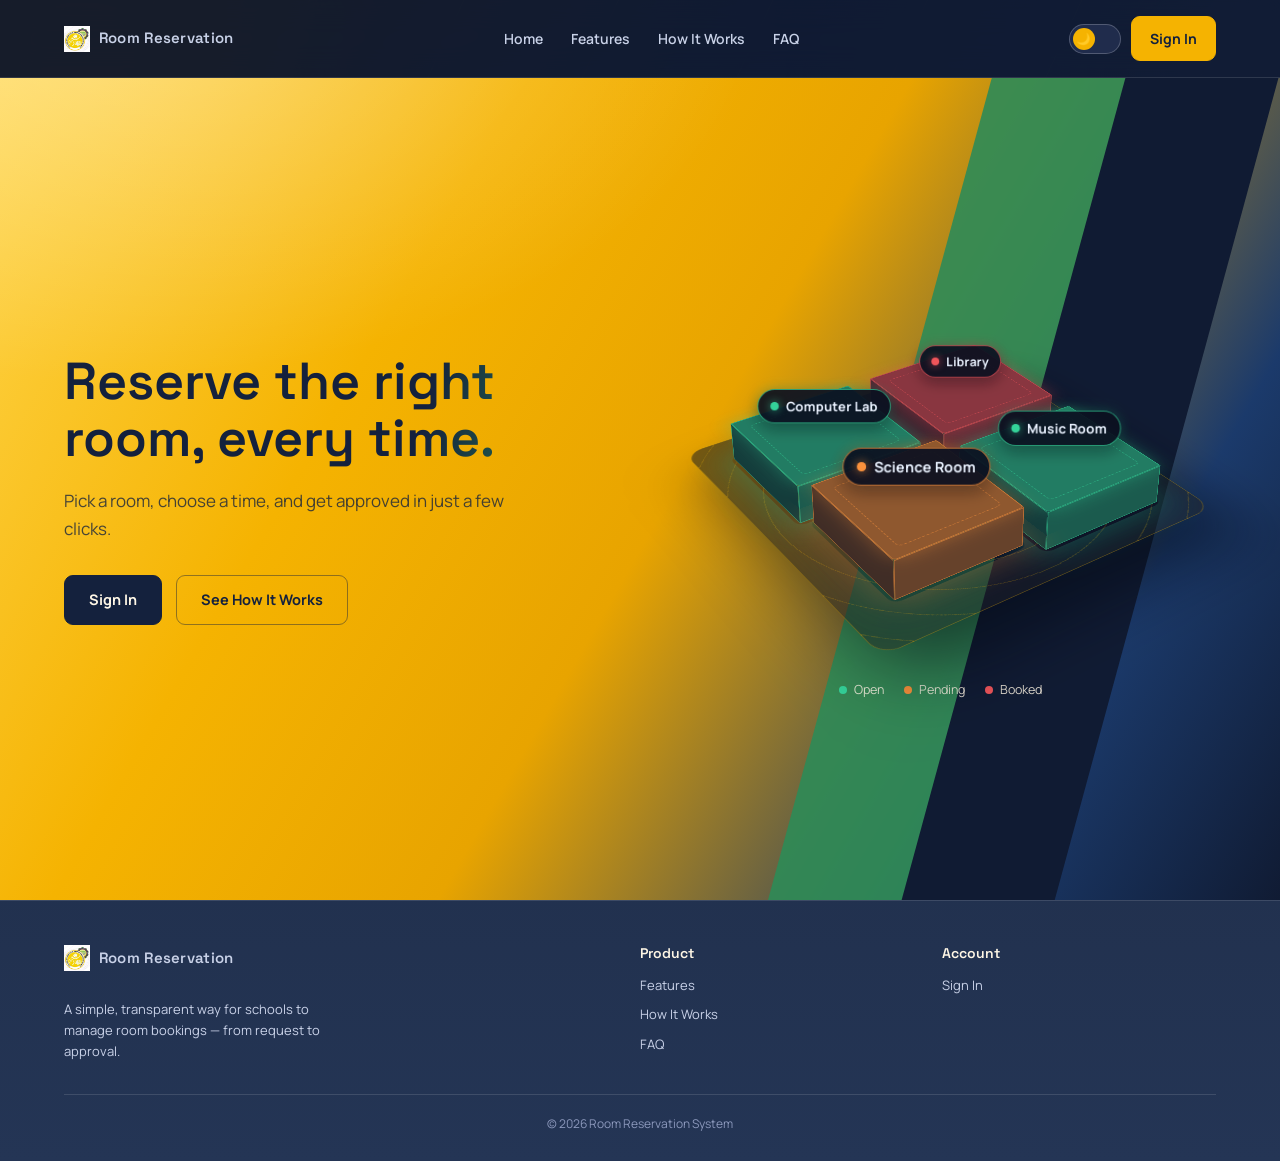
==== commit 649e4d11: "Improve UI/background design across all pages; enhance admin password reset controls and add room re" ====
--- a/index.html
+++ b/index.html
@@ -22,7 +22,7 @@
     <!-- NAVBAR -->
     <nav class="navbar" id="navbar">
         <a class="auth-brand" href="index.html">
-            <span class="auth-logo">📚</span>
+            <span class="auth-logo"><img src="assets/ccis-logo.png" alt="CCIS logo"></span>
             <span class="auth-wordmark">Room Reservation</span>
         </a>
 
@@ -75,7 +75,7 @@
                 <h2>Everything your campus needs</h2>
                 <p>
                     Built specifically for how schools actually book rooms —
-                    fixed time blocks, real approvals, and no spreadsheets.
+                    any time you need, real approvals, and no spreadsheets.
                 </p>
             </div>
 
@@ -88,9 +88,9 @@
                 </div>
                 <div class="feature-card">
                     <div class="feature-icon">⚡</div>
-                    <h3>Instant Slot Booking</h3>
-                    <p>Pick from four fixed daily time blocks and submit a
-                       request in seconds — no back-and-forth emails.</p>
+                    <h3>Book Any Time You Need</h3>
+                    <p>Choose your own start and end time within the day —
+                       no fixed blocks — and submit a request in seconds.</p>
                 </div>
                 <div class="feature-card">
                     <div class="feature-icon">✅</div>
@@ -146,8 +146,8 @@
                 </div>
                 <div class="step-card">
                     <div class="step-number">3</div>
-                    <h3>Choose an Open Slot</h3>
-                    <p>Select one of the four available time blocks and
+                    <h3>Pick Your Time</h3>
+                    <p>Enter any start and end time that works for you, and
                        tell us what it's for.</p>
                 </div>
                 <div class="step-card">
@@ -174,9 +174,9 @@
                     <p>No — it runs entirely in your browser, on any device.</p>
                 </div>
                 <div class="feature-card">
-                    <h3>Can two people book the same slot?</h3>
-                    <p>No. Once a slot is pending or approved, it's locked for
-                       everyone else until it's freed up.</p>
+                    <h3>Can two people book overlapping times?</h3>
+                    <p>No. Once a time range is pending or approved, that
+                       overlap is locked for everyone else until it's freed up.</p>
                 </div>
                 <div class="feature-card">
                     <h3>How do I get an account?</h3>
@@ -204,7 +204,7 @@
         <div class="footer-grid">
             <div class="footer-brand">
                 <div class="auth-brand">
-                    <span class="auth-logo">📚</span>
+                    <span class="auth-logo"><img src="assets/ccis-logo.png" alt="CCIS logo"></span>
                     <span class="auth-wordmark">Room Reservation</span>
                 </div>
                 <p>
--- a/style.css
+++ b/style.css
@@ -1,25 +1,26 @@
 /* ============================================================
-   Room Reservation — "Nightgrid" theme
-   A balanced mid-dark slate base (not black, not white) with
-   glass panels and electric cyan / violet / magenta accents.
+   Room Reservation — "CCIS Gold" theme
+   Built around the College of Computing and Information Sciences
+   brand: deep navy base, gold as the one vivid accent, with the
+   seal's green and red as supporting status colors.
    ============================================================ */
 
 :root {
     /* Page base */
-    --bg-0: #16203a;
-    --bg-1: #1c2a4d;
+    --bg-0: #101b33;
+    --bg-1: #1b2c4e;
 
     /* Ambient background glow (muted, low-saturation — page atmosphere) */
-    --field-cyan: #123244;
-    --field-violet: #201d47;
+    --field-cyan: #2e2410;
+    --field-violet: #16233f;
 
     /* Vivid accent swatches (icons, small orbs, gradients) */
-    --swatch-cyan: #22d3ee;
-    --swatch-teal: #2dd4bf;
-    --swatch-violet: #8b5cf6;
-    --swatch-magenta: #ec4899;
-    --avatar-a: #0e7490;
-    --avatar-b: #4338ca;
+    --swatch-cyan: #f5b301;
+    --swatch-teal: #37b36a;
+    --swatch-violet: #4a6fa5;
+    --swatch-magenta: #e4572e;
+    --avatar-a: #f5b301;
+    --avatar-b: #1b3a6b;
 
     /* Surfaces */
     --surface: rgba(255, 255, 255, 0.055);
@@ -31,16 +32,17 @@
     --shadow: 0 1px 0 rgba(255, 255, 255, 0.04) inset, 0 20px 44px rgba(2, 6, 16, 0.45);
 
     /* Text */
-    --ink: #eaf2ff;
-    --ink-dim: #9fb0cc;
-    --ink-faint: #7c8db0;
-
-    /* Accent (electric cyan) */
-    --accent: #22d3ee;
-    --accent-bright: #67e8f9;
-    --accent-soft: rgba(34, 211, 238, 0.16);
-    --accent-line: rgba(34, 211, 238, 0.4);
-    --on-accent: #062230;
+    --ink: #fff7e6;
+    --ink-dim: #c9d2e8;
+    --ink-faint: #8c99bc;
+
+    /* Accent (CCIS gold) */
+    --accent: #f5b301;
+    --accent-bright: #ffcb3d;
+    --accent-soft: rgba(245, 179, 1, 0.18);
+    --accent-line: rgba(245, 179, 1, 0.42);
+    --accent-glow-rgb: 245, 179, 1;
+    --on-accent: #14213d;
 
     /* Status: solid = dots/borders, ink = text, bg/border = chips */
     --ok: #34d399;
@@ -48,15 +50,15 @@
     --ok-bg: rgba(52, 211, 153, 0.16);
     --ok-border: rgba(52, 211, 153, 0.4);
 
-    --warn: #fbbf24;
-    --warn-ink: #fcd34d;
-    --warn-bg: rgba(251, 191, 36, 0.16);
-    --warn-border: rgba(251, 191, 36, 0.4);
-
-    --danger: #fb7185;
-    --danger-ink: #fca5b1;
-    --danger-bg: rgba(251, 113, 133, 0.16);
-    --danger-border: rgba(251, 113, 133, 0.4);
+    --warn: #fb923c;
+    --warn-ink: #fdba74;
+    --warn-bg: rgba(251, 146, 60, 0.16);
+    --warn-border: rgba(251, 146, 60, 0.4);
+
+    --danger: #f0555a;
+    --danger-ink: #ff8b8f;
+    --danger-bg: rgba(240, 85, 90, 0.16);
+    --danger-border: rgba(240, 85, 90, 0.4);
 
     --radius-lg: 22px;
     --radius-md: 14px;
@@ -66,62 +68,78 @@
     --font-body: "Manrope", -apple-system, BlinkMacSystemFont, sans-serif;
 
     /* Chrome that differs meaningfully between themes */
-    --nav-bg: rgba(18, 26, 48, 0.75);
-    --grid-line: rgba(34, 211, 238, 0.05);
+    --nav-bg: rgba(16, 27, 51, 0.75);
+    --grid-line: rgba(245, 179, 1, 0.05);
     --scheme: dark;
+
+    /* Homepage hero (theme-reactive gradient) */
+    --hero-bg: linear-gradient(120deg, #ffd54a 0%, #f5b301 30%, #e8a400 52%, #1b3a6b 82%, #101b33 100%);
+    --hero-wedge-a: #2e8b57;
+    --hero-wedge-b: #101b33;
+
+    /* CCIS building photo, used behind login / forgot-password / dashboard */
+    --page-cover-overlay: linear-gradient(180deg, rgba(16, 27, 51, 0.95) 0%, rgba(16, 27, 51, 0.88) 38%, rgba(16, 27, 51, 0.62) 72%, rgba(16, 27, 51, 0.4) 100%);
 }
 
 /* ---------- Light theme ---------- */
 :root[data-theme="light"] {
-    --bg-0: #e4f5f7;
-    --bg-1: #ece9fb;
-
-    --field-cyan: rgba(34, 211, 238, 0.24);
-    --field-violet: rgba(139, 92, 246, 0.2);
-
-    --swatch-cyan: #0891b2;
-    --swatch-teal: #0d9488;
-    --swatch-violet: #7c3aed;
-    --swatch-magenta: #db2777;
-    --avatar-a: #0e7490;
-    --avatar-b: #4338ca;
+    --bg-0: #fff9ec;
+    --bg-1: #eaf0fb;
+
+    --field-cyan: rgba(245, 179, 1, 0.2);
+    --field-violet: rgba(27, 58, 107, 0.14);
+
+    --swatch-cyan: #c98a00;
+    --swatch-teal: #1e8e52;
+    --swatch-violet: #1b3a6b;
+    --swatch-magenta: #c0392b;
+    --avatar-a: #f5b301;
+    --avatar-b: #1b3a6b;
 
     --surface: rgba(255, 255, 255, 0.66);
-    --surface-solid: #fdfeff;
-    --tint: rgba(8, 145, 178, 0.055);
-    --tint-strong: rgba(8, 145, 178, 0.1);
-    --line: rgba(15, 23, 42, 0.11);
-    --line-strong: rgba(15, 23, 42, 0.2);
+    --surface-solid: #fffdf6;
+    --tint: rgba(20, 33, 61, 0.05);
+    --tint-strong: rgba(20, 33, 61, 0.09);
+    --line: rgba(20, 33, 61, 0.12);
+    --line-strong: rgba(20, 33, 61, 0.22);
     --shadow: 0 1px 0 rgba(255, 255, 255, 0.6) inset, 0 20px 44px rgba(30, 41, 59, 0.12);
 
-    --ink: #10182b;
-    --ink-dim: #4b5674;
+    --ink: #14213d;
+    --ink-dim: #46527a;
     --ink-faint: #6b7695;
 
-    --accent: #0891b2;
-    --accent-bright: #06b6d4;
-    --accent-soft: rgba(8, 145, 178, 0.12);
-    --accent-line: rgba(8, 145, 178, 0.35);
-    --on-accent: #ffffff;
-
-    --ok: #059669;
-    --ok-ink: #047857;
-    --ok-bg: rgba(5, 150, 105, 0.12);
-    --ok-border: rgba(5, 150, 105, 0.35);
-
-    --warn: #d97706;
-    --warn-ink: #b45309;
-    --warn-bg: rgba(217, 119, 6, 0.12);
-    --warn-border: rgba(217, 119, 6, 0.35);
-
-    --danger: #e11d48;
-    --danger-ink: #be123c;
-    --danger-bg: rgba(225, 29, 72, 0.12);
-    --danger-border: rgba(225, 29, 72, 0.35);
-
-    --nav-bg: rgba(240, 249, 251, 0.78);
-    --grid-line: rgba(8, 145, 178, 0.08);
+    --accent: #e8a400;
+    --accent-bright: #f5b301;
+    --accent-soft: rgba(232, 164, 0, 0.14);
+    --accent-line: rgba(232, 164, 0, 0.38);
+    --accent-glow-rgb: 232, 164, 0;
+    --on-accent: #14213d;
+
+    --ok: #1e8e52;
+    --ok-ink: #146b3d;
+    --ok-bg: rgba(30, 142, 82, 0.12);
+    --ok-border: rgba(30, 142, 82, 0.35);
+
+    --warn: #c2660a;
+    --warn-ink: #9a4f06;
+    --warn-bg: rgba(194, 102, 10, 0.12);
+    --warn-border: rgba(194, 102, 10, 0.35);
+
+    --danger: #c0392b;
+    --danger-ink: #9a2e22;
+    --danger-bg: rgba(192, 57, 43, 0.12);
+    --danger-border: rgba(192, 57, 43, 0.35);
+
+    --nav-bg: rgba(255, 249, 236, 0.82);
+    --grid-line: rgba(232, 164, 0, 0.08);
     --scheme: light;
+
+    /* Homepage hero — softer, airier version of the same gold/navy story */
+    --hero-bg: linear-gradient(120deg, #fff6e0 0%, #ffe066 28%, #f5b301 55%, #a9c0e6 82%, #eef3fb 100%);
+    --hero-wedge-a: #4fae7a;
+    --hero-wedge-b: #6b87b3;
+
+    --page-cover-overlay: linear-gradient(180deg, rgba(255, 249, 236, 0.94) 0%, rgba(255, 249, 236, 0.85) 38%, rgba(234, 240, 251, 0.58) 72%, rgba(234, 240, 251, 0.34) 100%);
 }
 
 *,
@@ -187,18 +205,6 @@
 
 :root[data-theme="light"] .theme-toggle-thumb {
     transform: translateX(20px);
-}
-
-.auth-brand-row {
-    display: flex;
-    align-items: center;
-    justify-content: space-between;
-    gap: 12px;
-    margin-bottom: 22px;
-}
-
-.auth-brand-row .auth-brand {
-    margin-bottom: 0;
 }
 
 /* Ambient glow, pinned to the viewport (not body's background-attachment:
@@ -297,6 +303,17 @@
     padding: 32px 0;
 }
 
+/* ---------- CCIS building photo (login / forgot-password / dashboard) ---------- */
+
+.page-cover {
+    position: fixed;
+    inset: 0;
+    z-index: -3;
+    pointer-events: none;
+    background: var(--page-cover-overlay), url("assets/ccis-cover.jpg") center 30%/cover no-repeat;
+    transition: background 0.25s ease;
+}
+
 /* ---------- Ambient glow background (landing + auth pages) ---------- */
 
 .auth-bg {
@@ -373,8 +390,33 @@
 /* ---------- Auth layout (login / forgot password) ---------- */
 
 .box.auth-card {
-    padding: 34px 30px;
+    padding: 0;
+    overflow: hidden;
     box-shadow: var(--shadow);
+}
+
+.auth-card-body {
+    padding: 26px 30px 34px;
+}
+
+/* Hero band: the CCIS crest as the card's own header background —
+   the brand gradient behind it, the logo watermarked into it (its
+   white backing multiplied away, same trick used on .auth-logo img),
+   and a fade at the bottom so it melts into the card body below
+   instead of ending in a hard edge. */
+.auth-card-hero {
+    position: relative;
+    height: 132px;
+    background:
+        linear-gradient(180deg, rgba(16, 27, 51, 0) 0%, var(--surface-solid) 92%),
+        url("assets/ccis-logo.png") center 34%/112px auto no-repeat,
+        var(--hero-bg);
+    background-blend-mode: normal, multiply, normal;
+}
+
+.auth-card-hero-link {
+    position: absolute;
+    inset: 0;
 }
 
 .auth-brand {
@@ -389,6 +431,24 @@
 .auth-logo {
     font-size: 20px;
     line-height: 1;
+}
+
+.auth-logo,
+.header-logo {
+    display: inline-flex;
+    isolation: isolate;
+}
+
+.auth-logo img,
+.header-logo img {
+    height: 26px;
+    width: auto;
+    display: block;
+    mix-blend-mode: multiply;
+}
+
+.sidebar-brand .header-logo img {
+    height: 30px;
 }
 
 .auth-wordmark {
@@ -401,6 +461,21 @@
 
 .auth-card-head {
     margin-bottom: 24px;
+}
+
+.auth-card-head.tight {
+    margin-bottom: 6px;
+}
+
+.auth-toolbar {
+    display: flex;
+    justify-content: flex-end;
+    margin-bottom: 16px;
+}
+
+.auth-sub-center {
+    text-align: center;
+    margin-bottom: 22px;
 }
 
 .auth-eyebrow {
@@ -473,12 +548,17 @@
 }
 
 @media (max-width: 480px) {
-    .box.auth-card {
-        padding: 26px 20px;
+    .auth-card-body {
+        padding: 22px 20px 26px;
     }
 
     .box.auth-card .auth-card-head h2 {
         font-size: 22px;
+    }
+
+    .auth-card-hero {
+        height: 104px;
+        background-size: auto, 88px auto, auto;
     }
 
     .auth-brand {
@@ -515,10 +595,10 @@
     position: sticky;
     top: 0;
     height: 100vh;
-    background: linear-gradient(180deg, rgba(34, 211, 238, 0.07), rgba(139, 92, 246, 0.05)), var(--surface);
+    background: linear-gradient(180deg, rgba(var(--accent-glow-rgb), 0.07), rgba(27, 58, 107, 0.05)), var(--surface);
     border-right: 1px solid var(--line);
-    backdrop-filter: blur(18px);
-    -webkit-backdrop-filter: blur(18px);
+    backdrop-filter: blur(8px);
+    -webkit-backdrop-filter: blur(8px);
     z-index: 20;
 }
 
@@ -601,7 +681,7 @@
 .sidebar .dash-nav-btn.active {
     background: var(--accent);
     color: var(--on-accent);
-    box-shadow: 0 8px 18px rgba(34, 211, 238, 0.28);
+    box-shadow: 0 8px 18px rgba(var(--accent-glow-rgb), 0.28);
 }
 
 .sidebar .dash-nav-btn.active::before {
@@ -784,8 +864,8 @@
     border: 1px solid var(--line);
     border-radius: var(--radius-lg);
     box-shadow: var(--shadow);
-    backdrop-filter: blur(14px);
-    -webkit-backdrop-filter: blur(14px);
+    backdrop-filter: blur(8px);
+    -webkit-backdrop-filter: blur(8px);
 }
 
 .menu-btn {
@@ -1015,11 +1095,11 @@
 }
 
 /* One accent per stat card */
-.tile-stats.stat-cyan   { --tile-accent: var(--swatch-cyan);    --tile-accent-soft: rgba(34, 211, 238, 0.14); --tile-accent-line: rgba(34, 211, 238, 0.4); background: rgba(34, 211, 238, 0.07); border-color: rgba(34, 211, 238, 0.28); }
+.tile-stats.stat-cyan   { --tile-accent: var(--swatch-cyan);    --tile-accent-soft: rgba(245, 179, 1, 0.14); --tile-accent-line: rgba(245, 179, 1, 0.4); background: rgba(245, 179, 1, 0.08); border-color: rgba(245, 179, 1, 0.3); }
 .tile-stats.stat-green  { --tile-accent: var(--ok);             --tile-accent-soft: rgba(52, 211, 153, 0.14); --tile-accent-line: rgba(52, 211, 153, 0.4); background: rgba(52, 211, 153, 0.07); border-color: rgba(52, 211, 153, 0.28); }
-.tile-stats.stat-amber  { --tile-accent: var(--warn);           --tile-accent-soft: rgba(251, 191, 36, 0.14); --tile-accent-line: rgba(251, 191, 36, 0.4); background: rgba(251, 191, 36, 0.07); border-color: rgba(251, 191, 36, 0.28); }
-.tile-stats.stat-violet { --tile-accent: var(--swatch-violet);  --tile-accent-soft: rgba(139, 92, 246, 0.14); --tile-accent-line: rgba(139, 92, 246, 0.4); background: rgba(139, 92, 246, 0.07); border-color: rgba(139, 92, 246, 0.28); }
-.tile-stats.stat-rose   { --tile-accent: var(--danger);         --tile-accent-soft: rgba(251, 113, 133, 0.14); --tile-accent-line: rgba(251, 113, 133, 0.4); background: rgba(251, 113, 133, 0.07); border-color: rgba(251, 113, 133, 0.28); }
+.tile-stats.stat-amber  { --tile-accent: var(--warn);           --tile-accent-soft: rgba(251, 146, 60, 0.14); --tile-accent-line: rgba(251, 146, 60, 0.4); background: rgba(251, 146, 60, 0.07); border-color: rgba(251, 146, 60, 0.28); }
+.tile-stats.stat-violet { --tile-accent: var(--swatch-violet);  --tile-accent-soft: rgba(27, 58, 107, 0.14); --tile-accent-line: rgba(27, 58, 107, 0.4); background: rgba(27, 58, 107, 0.07); border-color: rgba(27, 58, 107, 0.28); }
+.tile-stats.stat-rose   { --tile-accent: var(--danger);         --tile-accent-soft: rgba(240, 85, 90, 0.14); --tile-accent-line: rgba(240, 85, 90, 0.4); background: rgba(240, 85, 90, 0.07); border-color: rgba(240, 85, 90, 0.28); }
 .tile-stats.stat-slate  { --tile-accent: var(--ink-faint);      --tile-accent-soft: var(--tint-strong);       --tile-accent-line: var(--line-strong);      background: var(--tint); border-color: var(--line-strong); }
 
 .stat-value {
@@ -1136,8 +1216,7 @@
         font-size: 22px;
     }
 
-    .room-grid,
-    .slot-grid {
+    .room-grid {
         grid-template-columns: 1fr;
     }
 
@@ -1241,7 +1320,7 @@
 input:focus,
 select:focus {
     border-color: var(--accent);
-    box-shadow: 0 0 0 3px rgba(34, 211, 238, 0.22);
+    box-shadow: 0 0 0 3px rgba(var(--accent-glow-rgb), 0.22);
 }
 
 /* Native browser controls need an explicit dark color-scheme, or
@@ -1304,6 +1383,29 @@
     font-size: 13px;
     font-weight: 600;
     color: var(--ink-dim);
+}
+
+.auth-row-between {
+    display: flex;
+    align-items: center;
+    justify-content: space-between;
+    gap: 12px;
+    margin: 2px 0 6px;
+}
+
+.auth-row-between .checkbox-field {
+    margin: 0;
+}
+
+.auth-inline-link {
+    font-size: 13px;
+    font-weight: 600;
+    color: var(--accent);
+    white-space: nowrap;
+}
+
+.auth-inline-link:hover {
+    text-decoration: underline;
 }
 
 .checkbox-field input {
@@ -1396,7 +1498,7 @@
 .btn.success:hover {
     background: var(--accent-bright);
     border-color: var(--accent-bright);
-    box-shadow: 0 0 20px rgba(34, 211, 238, 0.45);
+    box-shadow: 0 0 20px rgba(var(--accent-glow-rgb), 0.45);
 }
 
 .btn.danger {
@@ -1406,8 +1508,8 @@
 }
 
 .btn.danger:hover {
-    background: #fbd3de;
-    border-color: #ee9db2;
+    background: color-mix(in srgb, var(--danger) 22%, transparent);
+    border-color: color-mix(in srgb, var(--danger) 55%, transparent);
 }
 
 .btn.ghost {
@@ -1476,7 +1578,7 @@
 .room-card:hover {
     border-color: var(--accent-line);
     background: var(--surface-solid);
-    box-shadow: 0 6px 18px rgba(2, 6, 16, 0.35), 0 0 0 1px rgba(34, 211, 238, 0.08);
+    box-shadow: 0 6px 18px rgba(2, 6, 16, 0.35), 0 0 0 1px rgba(var(--accent-glow-rgb), 0.08);
 }
 
 .room-card h3 {
@@ -1563,75 +1665,70 @@
     border-color: var(--danger-border);
 }
 
-/* ---------- Slot picker ---------- */
-
-.slot-picker {
+.time-range-row {
+    display: grid;
+    grid-template-columns: 1fr 1fr;
+    gap: 10px;
     margin-bottom: 6px;
 }
 
-.slot-grid {
-    display: grid;
-    grid-template-columns: repeat(auto-fill, minmax(150px, 1fr));
-    gap: 8px;
-}
-
-.slot-option {
-    display: flex;
-    flex-direction: column;
-    gap: 4px;
-    padding: 11px 12px;
+.time-sublabel {
+    font-size: 11px;
+    opacity: 0.8;
+    margin-bottom: 4px;
+    display: block;
+}
+
+.time-availability-msg {
+    padding: 10px 12px;
     border-radius: var(--radius-sm);
     border: 1px solid var(--line);
     font-size: 12px;
-    cursor: pointer;
+    margin-bottom: 12px;
     background: var(--tint);
-    transition: transform 0.1s ease, border-color 0.15s ease;
-}
-
-.slot-option.available {
+}
+
+.time-availability-msg.ok {
     background: var(--ok-bg);
     color: var(--ok-ink);
     border-color: var(--ok-border);
 }
 
-.slot-option.available:hover {
-    transform: translateY(-1px);
-    border-color: var(--ok);
-}
-
-.slot-option.selected {
-    outline: 2px solid var(--accent);
-    outline-offset: -2px;
-}
-
-.slot-option.disabled {
-    cursor: not-allowed;
-    opacity: 0.9;
-}
-
-.slot-option.pending {
-    background: var(--warn-bg);
-    color: var(--warn-ink);
-    border-color: var(--warn-border);
-}
-
-.slot-option.approved {
+.time-availability-msg.conflict {
     background: var(--danger-bg);
     color: var(--danger-ink);
     border-color: var(--danger-border);
 }
 
-.slot-time {
-    font-weight: 700;
-}
-
-.slot-status {
-    font-size: 11px;
-}
-
-.slot-purpose {
-    font-size: 11px;
+.time-suggestions {
+    display: flex;
+    flex-wrap: wrap;
+    align-items: center;
+    gap: 6px;
+    margin-top: 8px;
+}
+
+.time-suggestions span {
+    font-size: 12px;
     opacity: 0.85;
+}
+
+.time-suggestion-chip {
+    font: inherit;
+    font-size: 12px;
+    font-weight: 600;
+    cursor: pointer;
+    padding: 5px 10px;
+    border-radius: 999px;
+    border: 1px solid var(--ok-border);
+    background: var(--ok-bg);
+    color: var(--ok-ink);
+    transition: transform 0.1s ease, border-color 0.15s ease;
+}
+
+.time-suggestion-chip:hover {
+    transform: translateY(-1px);
+    border-color: var(--ok);
 }
 
 /* ---------- Reservations list ---------- */
@@ -2011,7 +2108,7 @@
     margin-left: 6px;
     padding: 1px 6px;
     border-radius: 999px;
-    background: #e11d48;
+    background: var(--danger);
     color: #ffffff;
     font-size: 10px;
     font-weight: 700;
@@ -2197,9 +2294,13 @@
 }
 
 /* ---------- Hero ---------- */
+/* A bold, faculty-yellow hero: gold dominates, with a navy sweep and
+   a thin green seam standing in for the cover photo we removed. */
 
 .hero {
     --nav-h: 78px;
+    position: relative;
+    z-index: 1;
     max-width: 2000px;
     margin: 0 auto;
     padding: 40px 5vw;
@@ -2209,6 +2310,39 @@
     grid-template-columns: 1fr 1fr;
     gap: 48px;
     align-items: center;
+    overflow: hidden;
+    isolation: isolate;
+    background:
+        radial-gradient(1200px 700px at 8% -10%, rgba(255, 255, 255, 0.35) 0%, transparent 55%),
+        var(--hero-bg);
+    transition: background 0.25s ease;
+}
+
+.hero::before {
+    content: "";
+    position: absolute;
+    z-index: -1;
+    top: 0;
+    right: -6%;
+    width: 46%;
+    height: 100%;
+    background: var(--hero-wedge-a);
+    clip-path: polygon(38% 0, 62% 0, 24% 100%, 0% 100%);
+    opacity: 0.9;
+    transition: background 0.25s ease;
+}
+
+.hero::after {
+    content: "";
+    position: absolute;
+    z-index: -1;
+    top: 0;
+    right: -10%;
+    width: 46%;
+    height: 100%;
+    background: var(--hero-wedge-b);
+    clip-path: polygon(52% 0, 78% 0, 40% 100%, 14% 100%);
+    transition: background 0.25s ease;
 }
 
 .hero h1 {
@@ -2217,8 +2351,8 @@
     font-size: 52px;
     line-height: 1.1;
     margin: 0 0 20px;
-    color: var(--ink);
-    background: linear-gradient(100deg, var(--ink) 30%, var(--accent) 45%, var(--swatch-violet) 55%, var(--ink) 70%);
+    color: #14213d;
+    background: linear-gradient(100deg, #14213d 30%, #2e8b57 45%, #14213d 55%, #14213d 70%);
     background-size: 220% auto;
     background-position: 0% center;
     -webkit-background-clip: text;
@@ -2238,13 +2372,13 @@
         animation: none;
         background: none;
         -webkit-text-fill-color: currentColor;
-        color: var(--ink);
+        color: #14213d;
     }
 }
 
 .hero-sub {
     font-size: 17px;
-    color: var(--ink-dim);
+    color: rgba(20, 33, 61, 0.78);
     line-height: 1.65;
     margin: 0 0 32px;
     max-width: 440px;
@@ -2261,6 +2395,34 @@
     margin-top: 0;
     padding: 13px 24px;
     font-size: 14.5px;
+}
+
+.hero-ctas .btn.success {
+    background: #14213d;
+    border-color: #14213d;
+    color: #fff7e6;
+}
+
+.hero-ctas .btn.success:hover {
+    background: #1b3a6b;
+    border-color: #1b3a6b;
+    box-shadow: 0 8px 22px rgba(20, 33, 61, 0.35);
+}
+
+.hero-ctas .btn.ghost {
+    border-color: rgba(20, 33, 61, 0.45);
+    color: #14213d;
+}
+
+.hero-ctas .btn.ghost:hover {
+    background: rgba(20, 33, 61, 0.08);
+}
+
+@media (max-width: 900px) {
+    .hero::before,
+    .hero::after {
+        opacity: 0.5;
+    }
 }
 
 .hero-art {
@@ -2607,13 +2769,13 @@
     background-color: rgba(10, 16, 32, 0.55);
     background-image: repeating-radial-gradient(
         circle at 50% 50%,
-        rgba(34, 211, 238, 0.2) 0px,
-        rgba(34, 211, 238, 0.2) 1px,
+        rgba(245, 179, 1, 0.2) 0px,
+        rgba(245, 179, 1, 0.2) 1px,
         transparent 1px,
         transparent 38px
     );
-    border: 1px solid rgba(34, 211, 238, 0.3);
-    box-shadow: 0 50px 80px rgba(2, 6, 16, 0.5), 0 0 60px rgba(34, 211, 238, 0.08) inset;
+    border: 1px solid rgba(245, 179, 1, 0.3);
+    box-shadow: 0 50px 80px rgba(2, 6, 16, 0.5), 0 0 60px rgba(245, 179, 1, 0.08) inset;
 }
 
 /* ---------- Room block ---------- */
@@ -2638,11 +2800,11 @@
 }
 
 .room[data-s="open"],
-.slot[data-s="open"]    { --c: 16, 185, 129;  --lift: 0px; }
+.slot[data-s="open"]    { --c: 52, 211, 153;  --lift: 0px; }
 .room[data-s="pending"],
-.slot[data-s="pending"] { --c: 245, 158, 11;  --lift: 18px; }
+.slot[data-s="pending"] { --c: 251, 146, 60;  --lift: 18px; }
 .room[data-s="booked"],
-.slot[data-s="booked"]  { --c: 244, 63, 94;   --lift: 0px; }
+.slot[data-s="booked"]  { --c: 240, 85, 90;   --lift: 0px; }
 
 .face {
     position: absolute;
@@ -2769,7 +2931,7 @@
     padding: 0;
     list-style: none;
     font-size: 12.5px;
-    color: var(--ink-dim);
+    color: rgba(255, 247, 230, 0.85);
 }
 
 .scene-legend i {
